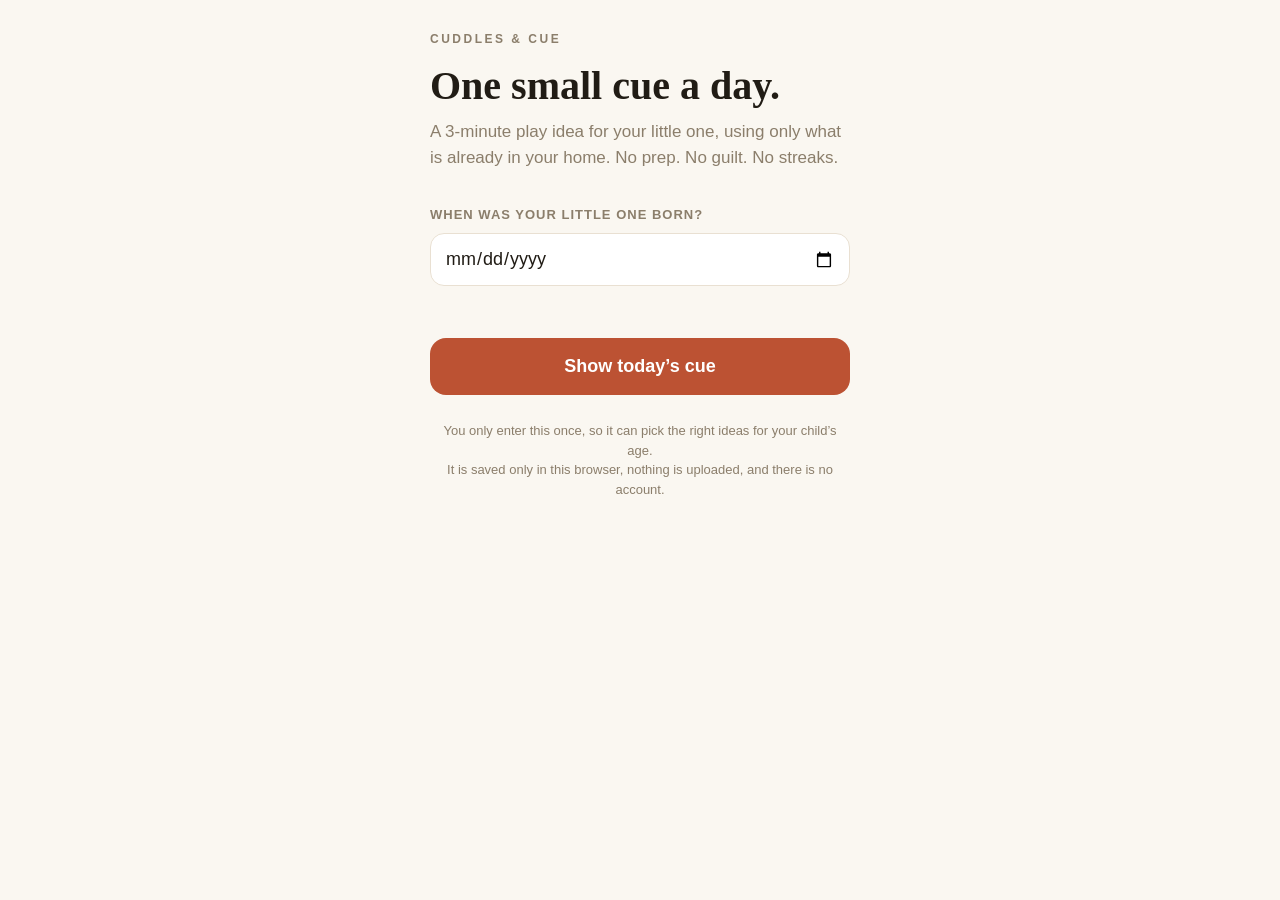
==== cuddles-and-cue/index.html @ 944d35e1 "Add Cuddles & Cue app (static HTML + images)" ====
<!DOCTYPE html>
<html lang="en">
<head>
<meta charset="utf-8">
<meta name="viewport" content="width=device-width, initial-scale=1, viewport-fit=cover">
<meta name="theme-color" content="#FAF7F1">
<title>Cuddles &amp; Cue</title>
<style>
:root{
  --paper:#FAF7F1; --card:#FFFFFF; --ink:#211C15; --muted:#8B7E6B;
  --line:#E9E0D2; --accent:#BC5233; --accent-soft:#F6E8DE; --green:#3E7C4F;
}
*{box-sizing:border-box; -webkit-tap-highlight-color:transparent;}
body{margin:0; background:var(--paper); color:var(--ink);
  font-family:-apple-system,BlinkMacSystemFont,"Segoe UI",Roboto,Helvetica,Arial,sans-serif;
  font-size:17px; line-height:1.55;}
.wrap{max-width:460px; margin:0 auto; padding:30px 20px 70px;}
.wordmark{font-size:12px; letter-spacing:2.5px; text-transform:uppercase; color:var(--muted); font-weight:700;}
.topbar{display:flex; justify-content:space-between; align-items:center; margin-bottom:26px;}
.topbar a{font-size:13px; color:var(--muted); text-decoration:underline; text-underline-offset:3px; cursor:pointer;}
h1.hero{font-family:Georgia,"Times New Roman",serif; font-size:40px; line-height:1.15; margin:14px 0 10px; font-weight:700;}
.sub{color:var(--muted); font-size:17px; margin:0 0 34px;}
label.flabel{display:block; font-size:13px; font-weight:700; letter-spacing:1px; text-transform:uppercase; color:var(--muted); margin-bottom:8px;}
input[type="date"]{width:100%; font-size:18px; padding:14px; border:1.5px solid var(--line); border-radius:14px; background:#fff; color:var(--ink); font-family:inherit;}
.btn{display:block; width:100%; background:var(--accent); color:#fff; border:0; border-radius:16px;
  padding:18px; font-size:18px; font-weight:700; margin-top:22px; cursor:pointer; font-family:inherit;}
.btn:active{transform:scale(.985);}
.btn.done{background:var(--green);}
.priv{margin-top:26px; font-size:13px; color:var(--muted); text-align:center; line-height:1.5;}
.err{color:#A33327; font-size:14px; margin-top:10px; min-height:20px;}
.kicker{font-size:12px; letter-spacing:2px; text-transform:uppercase; color:var(--muted); font-weight:700;}
.catpill{display:inline-block; font-size:11px; font-weight:700; letter-spacing:1.5px; text-transform:uppercase; padding:6px 12px; border-radius:999px; margin-top:10px;}
.magic-head{background:linear-gradient(135deg,#F7D9BE,#F2B49B 55%,#E89B7E);border-radius:18px;padding:20px;margin:-6px -6px 16px;color:#4A2415}
.magic-head .kicker{color:#7A4A2E}
.magic-head h1.title{color:#4A2415}
.chips{display:flex;flex-wrap:wrap;gap:8px;margin:8px 0 4px}
.chip{background:#fff;border:1px solid var(--line);border-radius:999px;padding:8px 14px;font-size:14px;box-shadow:0 2px 6px rgba(33,28,21,.05)}
.fb-q{font-family:Georgia,serif;font-size:22px;margin:20px 0 6px;text-align:center}
.feel-opt{display:flex;align-items:center;gap:14px;background:#fff;border:1.5px solid var(--line);border-radius:16px;padding:14px 16px;margin:10px 0;cursor:pointer}
.feel-opt .e{font-size:28px}
.feel-opt b{display:block;font-size:16px}
.feel-opt span{font-size:13px;color:var(--muted)}
.weekcard{background:linear-gradient(135deg,#2E3A4E,#4A5A7A);color:#fff;border-radius:20px;padding:22px;margin-bottom:16px;box-shadow:0 12px 30px rgba(46,58,78,.25)}
.weekcard .wl{font-size:11px;letter-spacing:2px;text-transform:uppercase;opacity:.7;font-weight:700}
.weekcard h3{font-family:Georgia,serif;font-size:24px;margin:8px 0 10px}
.weekcard .row{display:flex;justify-content:space-between;gap:10px;font-size:14px;padding:6px 0;border-top:1px solid rgba(255,255,255,.15)}
.mrow{display:flex;align-items:center;gap:10px;margin:9px 0;font-size:14px}
.mrow .mn{flex:0 0 110px;color:var(--muted)}
.mbar{flex:1;height:10px;background:var(--line);border-radius:99px;overflow:hidden}
.mbar i{display:block;height:100%;border-radius:99px}
.mrow .mv{flex:0 0 40px;text-align:right;font-weight:700}
.journey{background:var(--accent-soft);border-radius:14px;padding:14px 16px;font-size:14.5px;margin-top:14px}
h1.title{font-family:Georgia,"Times New Roman",serif; font-size:34px; line-height:1.2; margin:10px 0 6px;}
.card{background:var(--card); border:1px solid var(--line); border-radius:20px; padding:22px 20px; margin-top:18px;
  box-shadow:0 10px 30px rgba(33,28,21,.06);}
.why{background:var(--accent-soft); border-radius:14px; padding:14px 16px; margin:0 0 18px;}
.why .lbl, .sec-lbl{font-size:11px; letter-spacing:2px; color:var(--accent); font-weight:700; text-transform:uppercase; margin-bottom:6px;}
.why p{margin:0; font-size:16px;}
.sec{margin:16px 0;}
.sec p{margin:4px 0 0;}
.pill{display:inline-block; background:var(--ink); color:#fff; font-size:12px; font-weight:700; padding:4px 12px; border-radius:999px; letter-spacing:.5px; vertical-align:middle;}
.step{display:flex; gap:12px; margin:12px 0; align-items:flex-start;}
.step .n{flex:0 0 28px; height:28px; border-radius:50%; background:var(--ink); color:#fff; display:flex; align-items:center; justify-content:center; font-size:14px; font-weight:700; margin-top:2px;}
.step p{margin:0;}
.say{font-style:italic; color:var(--muted); font-size:15px; margin-top:16px;}
.safe{font-size:12.5px; color:var(--muted); margin-top:14px; line-height:1.5;}
.src{font-size:12px; color:var(--muted); margin-top:16px;}
.tiny{text-align:center; margin-top:20px; font-size:13px; color:var(--muted);}
.tiny a{color:var(--muted); text-decoration:underline; text-underline-offset:3px; margin:0 10px; cursor:pointer;}
.quiet-note{text-align:center; color:var(--green); font-weight:600; margin-top:14px; font-size:15px;}
h1.scr-title{font-family:Georgia,"Times New Roman",serif; font-size:34px; margin:6px 0 4px;}
.back{font-size:14px; color:var(--muted); cursor:pointer; text-decoration:underline; text-underline-offset:3px;}
.polaroid{background:#fff; padding:16px 16px 14px; border-radius:6px; margin:20px 0;
  box-shadow:0 8px 22px rgba(33,28,21,.10); transform:rotate(-.8deg);}
.polaroid:nth-child(even){transform:rotate(.9deg);}
.polaroid .pt{font-family:Georgia,serif; font-size:20px; margin:0;}
.polaroid .pd{font-family:Georgia,serif; font-style:italic; font-size:13px; color:var(--muted); margin:8px 0 0;}
.polaroid .pc{display:inline-block; font-size:11px; font-weight:700; letter-spacing:1px; text-transform:uppercase; margin-top:8px;}
.stat-sec{margin-top:34px;}
.bar-row{display:flex; align-items:center; gap:10px; margin:10px 0; font-size:14px;}
.bar-row .bl{flex:0 0 132px; color:var(--muted);}
.bar{flex:1; height:8px; background:var(--line); border-radius:99px; overflow:hidden;}
.bar i{display:block; height:100%; border-radius:99px;}
.bar-row .bv{flex:0 0 40px; text-align:right; font-weight:700;}
.econ-cap{font-family:Georgia,serif; font-style:italic; font-size:16px; margin-top:14px; color:var(--ink);}
.empty{color:var(--muted); margin-top:26px; font-size:16px; line-height:1.6;}
.count-line{font-size:15px; color:var(--muted); margin:2px 0 0;}
[hidden]{display:none !important;}

.card{padding:0;overflow:hidden}
.magic-head{margin:0;border-radius:0;padding:22px}
.card-body{padding:20px 22px 22px}
.notebox{margin-top:14px}
.notebox label{display:block;font-size:13px;font-weight:700;color:var(--muted);margin-bottom:6px}
.notebox textarea{width:100%;border:1.5px solid var(--line);border-radius:12px;padding:10px 12px;font:inherit;font-size:14.5px;background:#fff;resize:vertical}
.btn.ghost{background:#fff;color:var(--accent);border:1.5px solid var(--accent);box-shadow:none;margin-top:10px;padding:12px 18px}
.notehint{font-size:12px;color:var(--muted);text-align:center;margin:8px 0 0}
.card-foot{margin-top:18px;border-top:1px solid var(--line);padding-top:12px}
.contact{font-size:13.5px;color:var(--muted);text-align:center;margin:8px 0 0}
.contact a{color:var(--accent);font-weight:700;text-decoration:none}
.drow{display:flex;justify-content:space-between;padding:7px 0;border-top:1px solid var(--line);font-size:14.5px}
.datanote{font-size:13.5px;color:var(--muted);margin:0 0 8px}

#card-feedback{padding:24px 22px}
.fb-title{font-size:23px;font-weight:800;letter-spacing:-.02em;margin-bottom:14px}
.feel-opt.selected{border-color:var(--accent);background:#fff;box-shadow:0 4px 14px rgba(194,81,46,.15)}
.notebox{margin-top:18px}
.note-lbl{font-size:14.5px;font-weight:700;margin-bottom:7px}
.note-lbl span{color:var(--muted);font-weight:500}
.notebox textarea{width:100%;border:1.5px solid var(--line);border-radius:12px;padding:11px 12px;font:inherit;font-size:14.5px;background:#fff;resize:vertical;color:var(--ink)}
.fb-links{display:flex;justify-content:space-between;margin-top:16px;font-size:13.5px}
.fb-links a{color:var(--muted);text-decoration:underline;cursor:pointer}

.contact{position:relative}
.tip{position:absolute;bottom:150%;left:50%;transform:translateX(-50%);background:#2b211c;color:#fff;padding:7px 12px;border-radius:9px;font-size:13px;font-weight:600;white-space:nowrap;box-shadow:0 6px 18px rgba(43,33,28,.25);z-index:5}

.pol-chips{display:flex;gap:5px;justify-content:center;flex-wrap:wrap;margin:2px 0 6px}
.pchip{font-size:14px;background:#fdf3ec;border-radius:999px;padding:2px 7px;line-height:1.5}

.needtext{font-size:15px;font-weight:600;color:var(--ink)}

.visual{margin:0 0 16px;text-align:center}
.visual img{width:100%;max-width:290px;display:block;margin:0 auto;border-radius:14px;border:1px solid var(--line)}
</style>
</head>
<body>
<div class="wrap">

  <section id="screen-onboard">
    <div class="wordmark">Cuddles &amp; Cue</div>
    <h1 class="hero">One small cue a day.</h1>
    <p class="sub">A 3-minute play idea for your little one, using only what is already in your home. No prep. No guilt. No streaks.</p>
    <label class="flabel" for="dob">When was your little one born?</label>
    <input type="date" id="dob" max="">
    <div class="err" id="dob-err"></div>
    <button class="btn" id="dob-go">Show today&rsquo;s cue</button>
    <p class="priv">You only enter this once, so it can pick the right ideas for your child&rsquo;s age.<br>It is saved only in this browser, nothing is uploaded, and there is no account.</p>
  </section>

  <section id="screen-cue" hidden>
    <div class="topbar">
      <span class="wordmark">Cuddles &amp; Cue</span>
      <a id="go-scrap">Scrapbook</a>
    </div>
    <div class="card" id="card-activity">
      <div class="magic-head">
        <div class="kicker" id="cue-kicker">Today</div>
        <div><span class="catpill" id="cue-cat"></span></div>
        <h1 class="title" id="cue-title"></h1>
      </div>
      <div class="card-body">
        <div class="why">
          <div class="lbl">Why this one</div>
          <p id="cue-why"></p>
        </div>
        <figure class="visual" id="cue-visual" hidden><img id="cue-visual-img" alt="What this play looks like when it is set up right"></figure>
        <div class="sec">
          <div class="sec-lbl">You&rsquo;ll need <span class="pill">3 min</span></div>
          <div class="chips" id="cue-chips"></div>
        </div>
        <div class="sec" id="cue-steps"></div>
        <p class="say" id="cue-say"></p>
        <p class="safe" id="cue-safe"></p>
        <button class="btn" id="played-btn">We played &hearts;</button>
        <div class="quiet-note" id="played-note" hidden></div>
        <button class="btn ghost" id="fb-open" hidden>How did it go?</button>
        <div class="card-foot">
          <div class="tiny">
            <a id="another">Something else</a>
            <a id="fix-dob">Wrong birthday?</a>
          </div>
          <p class="contact"><a id="contact-link">Contact us</a><span class="tip" id="contact-tip" hidden></span></p>
        </div>
      </div>
    </div>
    <div class="card" id="card-feedback" hidden>
      <div class="fb-title">How did it go?</div>
      <div id="fb-opts">
        <div class="feel-opt" data-r="hard"><span class="e">😅</span><div><b>Too tricky</b><span>It felt like a struggle, or interest faded fast</span></div></div>
        <div class="feel-opt" data-r="ok"><span class="e">😊</span><div><b>Just right</b><span>Fully absorbed from start to finish</span></div></div>
        <div class="feel-opt" data-r="easy"><span class="e">😎</span><div><b>Too easy</b><span>Finished easily and seemed ready for more</span></div></div>
      </div>
      <div class="notebox">
        <div class="note-lbl">Tell us more <span>(optional)</span></div>
        <textarea id="fb-note" rows="3" placeholder="How was it, really? Or anything about the app."></textarea>
      </div>
      <button class="btn" id="fb-send">Send</button>
      <div class="fb-links">
        <a id="skipped-link">We skipped it today</a>
        <a id="fb-back">Back to today&rsquo;s cue</a>
      </div>
    </div>
  </section>

  <section id="screen-scrap" hidden>
    <a class="back" id="back-today">&lsaquo; Today</a>
    <h1 class="scr-title">Scrapbook</h1>
    <p class="count-line" id="scrap-count"></p>
    <div id="scrap-empty" class="empty" hidden>Nothing here yet. Play today&rsquo;s cue and it lands here as a little polaroid.</div>
    <div id="scrap-list"></div>
    </section>

  <section id="screen-too-old" hidden>
    <div class="wordmark">Cuddles &amp; Cue</div>
    <h1 class="hero">All grown.</h1>
    <p class="sub">Cuddles &amp; Cue covers little ones from 0 to 36 months. Yours has graduated to bigger adventures.</p>
    <div class="tiny"><a id="too-old-reset">Use a different birthday</a></div>
  </section>

</div>
<script>
var ACTIVITIES = [{"id": "0-2-1", "t": "Look at My Face", "c": "CO", "s": 10, "m": "Just you and your baby, face to face", "steps": ["Hold your baby in your arms or lie face to face on a bed, about a hand's length away.", "Smile, open your mouth wide, then relax, and let your baby watch your face change.", "Pause often so your baby can look, blink and respond in their own time."], "say": "“Hello, I see you. Look at my face.”", "sup": "Your face is your baby's first favourite view. Watching it change helps build focus and early vision, and these back and forth exchanges are the earliest form of the responsive interaction that supports communication. One quiet minute here is real connection, and real learning.", "safe": "Stay face to face on a firm, safe surface and never leave your baby alone.", "src": "Source: ASQ-3 Learning Activities, 0–2 months", "b": "0-2"}, {"id": "0-2-2", "t": "Follow With Your Eyes", "c": "PS", "s": 20, "m": "One light scarf", "steps": ["Hold the scarf above your baby where they can see it clearly.", "Move it very slowly to one side, then stop and let their eyes follow it.", "Move it slowly back the other way, only a short distance each time."], "say": "“Watch the scarf. It is moving slowly, slowly.”", "sup": "Following something that moves is one of the first jobs of the visual system. Moving slowly gives your baby practice in tracking with the eyes and holding focus, skills that later support watching faces, reaching accurately, and exploring a room. Those tiny eyes are working hard.", "safe": "Move slowly, keep the scarf loose in your hand, and stop if your baby looks away or fusses.", "src": "Source: ASQ-3 Learning Activities, 0–2 months", "b": "0-2"}, {"id": "0-2-3", "t": "Tummy Time With Parent Beside", "c": "GM", "s": 30, "m": "A folded towel on a firm floor", "steps": ["Lay the folded towel on a firm floor and place your baby tummy-down on it for a short time.", "Lie down beside your baby at face level and talk softly so they lift their head toward you.", "Stop after a minute or two, or sooner if tired, and roll them gently onto their back."], "say": "“Tummy time. I am right here beside you.”", "sup": "These tiny head lifts are your baby's first workout. Lifting against gravity strengthens the neck, shoulders, and arms that later power rolling, reaching, sitting, and crawling. Because you are right there beside your baby, hard work feels safe and even fun.", "safe": "Tummy time is supervised only, on a firm surface, never for sleep, and stop if your baby is distressed.", "src": "Source: ASQ-3 Learning Activities, 0–2 months", "b": "0-2"}, {"id": "0-2-4", "t": "Talk and Sing to Your Baby", "c": "CO", "s": 10, "m": "Just your voice", "steps": ["Hold your baby close where they can see your face.", "Talk slowly about what you are doing, then sing one soft, simple song.", "Pause between lines and smile, giving your baby time to coo or move in reply."], "say": "“I am talking to you. Now let us sing together.”", "sup": "Long before words, your baby is learning the music of language: its rhythm, melody, and pauses. Hearing your voice up close supports listening and early sound awareness, and your pauses give the first taste of how conversation takes turns. To your baby, your voice is the best sound there is.", "safe": "Keep your voice soft and close; this is a cuddle activity, not background noise.", "src": "Source: ASQ-3 Learning Activities, 0–2 months", "b": "0-2"}, {"id": "0-2-5", "t": "Tummy Time on Your Chest", "c": "GM", "s": 20, "m": "You, reclined on a bed or sofa", "steps": ["Recline back comfortably with your back well supported.", "Lay your baby tummy-down on your chest, face to face with you.", "Talk and smile so your baby practises lifting their head to see you."], "say": "“You are on my chest. Lift your head, I am here.”", "sup": "Your chest is the gentlest gym there is. Lifting the head against gravity strengthens the neck and back muscles that later support rolling and sitting, and doing it face to face with you turns effort into closeness. Every tiny lift is a big deal at this age.", "safe": "Hold your baby securely the whole time and stay awake; never sleep with a baby on your chest.", "src": "Source: ASQ-3 Learning Activities, 0–2 months", "b": "0-2"}, {"id": "0-2-6", "t": "Gentle Bicycle Legs", "c": "GM", "s": 15, "m": "A soft mat or bed", "steps": ["Lay your baby on their back on a soft, firm surface.", "Gently move their legs in a slow bicycle motion, one leg at a time.", "Pause often, smile and talk, and stop if your baby resists."], "say": "“Round and round go your legs, gently, gently.”", "sup": "Moving the legs in slow circles gives your baby early body awareness, a growing sense of where the legs are and how they move. That body awareness is part of the base for kicking, rolling, and later crawling. Slow, gentle, and face to face, it is movement and bonding in one.", "safe": "Use very gentle movements only, never force a leg, and stop if your baby cries.", "src": "Source: ASQ-3 Learning Activities, 0–2 months", "b": "0-2"}, {"id": "0-2-7", "t": "Copy the Coos", "c": "CO", "s": 10, "m": "Just the two of you, face to face", "steps": ["Wait for your baby to make a small sound, a coo or a gurgle.", "Copy that exact sound back with a big smile.", "Pause and see if your baby answers again, making a little conversation."], "say": "“You said ‘goo’. I say ‘goo’ too.”", "sup": "This is responsive interaction in its first form: your baby makes a sound, you answer, and your baby learns that sounds get a response. Researchers call this pattern serve and return, and it supports early communication and bonding. You are not just cooing back. You are starting a dialogue.", "safe": "Keep it short and follow your baby's lead; stop when they look away.", "src": "Source: ASQ-3 Learning Activities, 0–2 months", "b": "0-2"}, {"id": "0-2-8", "t": "High Contrast Look", "c": "PS", "s": 30, "m": "A piece of cardboard with thick dark circles drawn on it", "steps": ["Draw two or three big dark circles on the cardboard with a thick pen.", "Hold it a hand's length from your baby's face where they can see it.", "Move it slowly side to side and let their eyes follow the circles."], "say": "“Look at the big circles. They are moving slowly.”", "sup": "Young babies see bold contrast much more clearly than fine detail, so big dark shapes match what the visual system can do right now. Looking and following gives early practice in focus and eye control. A piece of cardboard, and a brand new visual system gets a workout.", "safe": "Use a plain, clean card, hold it yourself, and keep sessions short.", "src": "Source: ASQ-3 Learning Activities, 0–2 months", "b": "0-2"}, {"id": "0-2-9", "t": "Hold My Finger", "c": "FM", "s": 10, "m": "Just your hand", "steps": ["Lay your baby on their back and stroke one open palm gently.", "Let your baby grasp your finger in their fist.", "Smile and talk while they hold on, then gently release."], "say": "“Hold my finger. You have got it.”", "sup": "That strong little grip starts as a reflex, and every hold gives the hand practice in closing, holding, and letting go. Hand awareness now is the first chapter of reaching, grasping toys, and much later, feeding and writing. Small fingers, serious foundations.", "safe": "Be gentle, never pull, and let your baby let go in their own time.", "src": "Source: ASQ-3 Learning Activities, 0–2 months", "b": "0-2"}, {"id": "0-2-10", "t": "Hands Together", "c": "FM", "s": 20, "m": "Just the two of you", "steps": ["Lay your baby on their back facing you.", "Gently guide their hands together in the middle so the fingers touch.", "Let go and watch if the hands stay together or open again, and repeat softly."], "say": "“Your hands are together. Hello, hands.”", "sup": "Bringing the hands together at the middle of the body is called midline play, and it matters more than it looks. It helps the two sides of the body learn to work together, the base for holding with two hands and clapping later on. Watch those fingers find each other.", "safe": "Guide very gently and never force the arms; follow your baby's comfort.", "src": "Source: ASQ-3 Learning Activities, 0–2 months", "b": "0-2"}, {"id": "0-2-11", "t": "Sing and Pause", "c": "CO", "s": 10, "m": "Just your voice", "steps": ["Sing a short rhyme your baby hears often.", "Pause just before the last word of a line and smile at your baby.", "Finish the word and cheer any sound or wriggle your baby makes."], "say": "“Twinkle, twinkle, little… star! You listened.”", "sup": "Babies learn by noticing patterns and expecting what comes next. When you pause before the last word, your baby gets practice in listening, remembering the familiar line, and anticipating. The pause is not empty. It is where your baby's part of the song begins.", "safe": "Keep pauses short and joyful; there is no right response at this age.", "src": "Source: ASQ-3 Learning Activities, 0–2 months", "b": "0-2"}, {"id": "0-2-12", "t": "Peekaboo With Your Hands", "c": "SO", "s": 15, "m": "Just your hands", "steps": ["Cover your own face with your hands for a second.", "Open your hands with a smile and say hello.", "Repeat slowly, watching your baby's face light up or look for you."], "say": "“Where am I? Here I am!”", "sup": "Your face disappearing and returning is pure magic at this age, and it is early social learning too. Each return helps your baby experience that familiar people come back, which builds trust and brings out those first social smiles. Simple, ancient, and it never stops being funny.", "safe": "Cover only your own face, never your baby's, and keep it brief and gentle.", "src": "Source: ASQ-3 Learning Activities, 0–2 months", "b": "0-2"}, {"id": "0-2-13", "t": "Mirror Faces Together", "c": "SO", "s": 20, "m": "An unbreakable mirror, held by you", "steps": ["Hold the mirror so you and your baby can both see your faces.", "Smile, raise your eyebrows and make a surprised face.", "Watch your baby look between the mirror and your real face."], "say": "“Look, that is us! Happy face.”", "sup": "Faces are among the first things a baby learns to pay attention to. Watching expressions, yours in the mirror and yours in real life, supports early social attention and connection. You are giving your baby a first lesson in the most important subject there is: people.", "safe": "Hold the mirror securely yourself and use only an unbreakable one.", "src": "Source: ASQ-3 Learning Activities, 0–2 months", "b": "0-2"}, {"id": "0-2-14", "t": "Soft Scarf Touch", "c": "FM", "s": 20, "m": "One very light scarf", "steps": ["Lay your baby on their back looking at you.", "Brush the scarf very lightly across the back of one hand, then the other.", "Watch the fingers open and close, and talk about what they feel."], "say": "“Soft on your hand. Feel the scarf?”", "sup": "Gentle touch on the back of the hand invites the fingers to open, and open hands are how reaching and grasping begin. Touch also gives the developing sensory system early information about texture and pressure. One soft scarf, a surprising amount of learning.", "safe": "Use a clean, light scarf only, keep it away from the face, and put it away after play.", "src": "Source: ASQ-3 Learning Activities, 0–2 months", "b": "0-2"}, {"id": "0-2-15", "t": "Rock and Hum Together", "c": "SO", "s": 15, "m": "A chair and just the two of you", "steps": ["Sit comfortably holding your baby securely against your chest.", "Rock slowly side to side while humming one soft tune.", "Match the rocking to your baby's mood: slower as they calm."], "say": "“Rock, rock, gently. I am humming for you.”", "sup": "Slow rocking gives gentle input to your baby's balance system while your heartbeat, warmth, and voice stay close. Predictable, soothing rhythms like this help babies settle and feel secure. Calm is not just a mood. It is an experience your baby learns with you.", "safe": "Support the head and neck at all times and rock gently, never shake.", "src": "Source: ASQ-3 Learning Activities, 0–2 months", "b": "0-2"}, {"id": "0-2-16", "t": "Side Lying Look", "c": "GM", "s": 25, "m": "A rolled towel for support", "steps": ["Lay your baby on their side on a firm surface with the rolled towel behind their back.", "Sit where they can see your face and talk softly.", "Stay for a short time, then roll them gently onto their back."], "say": "“You are on your side. Can you see me?”", "sup": "Different positions give the neck and trunk different work. Side lying encourages turning the head both ways and spreads pressure more evenly, supporting balanced movement on both sides of the body. A small change of angle, a whole new workout.", "safe": "Stay right beside your baby in side lying and never leave them in this position alone.", "src": "Source: ASQ-3 Learning Activities, 0–2 months", "b": "0-2"}, {"id": "0-2-17", "t": "Name What You See", "c": "CO", "s": 15, "m": "Your home, held in your arms", "steps": ["Carry your baby slowly around one room, held securely.", "Name big things you pass in a soft voice: the window, the light, the door.", "Pause at each one so your baby can look before you move on."], "say": "“That is the window. Look at the light.”", "sup": "Every time a word arrives at the moment your baby is looking at the thing itself, the brain gets a chance to link a sound with a meaning. That linking is how word understanding quietly begins, months before a first word. Your everyday narration is a first language lesson.", "safe": "Carry securely with head supported and keep the tour short.", "src": "Source: ASQ-3 Learning Activities, 0–2 months", "b": "0-2"}, {"id": "0-2-18", "t": "Gentle Arm Stretches", "c": "GM", "s": 15, "m": "A soft mat or bed", "steps": ["Lay your baby on their back facing you.", "Gently bring their hands together, then open the arms a little way out.", "Repeat slowly like a tiny hug, talking the whole time."], "say": "“Hug yourself. Open wide, gently.”", "sup": "Opening and closing the arms gently builds awareness of the middle of the body and keeps little shoulders moving freely. That midline awareness is part of the base for hands meeting, reaching, and later two handed skills. It looks like a tiny hug because, mostly, it is.", "safe": "Move arms very gently, only as far as they go easily, and stop if your baby resists.", "src": "Source: ASQ-3 Learning Activities, 0–2 months", "b": "0-2"}, {"id": "0-2-19", "t": "Follow My Voice", "c": "PS", "s": 10, "m": "Just your voice", "steps": ["Lay your baby on their back and stand where they can see you.", "Move a step to one side and call their name softly.", "Smile and praise any head turn toward your voice, then try the other side."], "say": "“I am over here. Can you hear me?”", "sup": "Turning toward a voice is one of the first ways your baby explores space. Finding where a sound comes from practises listening and head control together. When that little head turns toward you, hearing, movement, and motivation have just worked as a team.", "safe": "Keep your voice soft and stay where your baby can find you easily.", "src": "Source: ASQ-3 Learning Activities, 0–2 months", "b": "0-2"}, {"id": "0-2-20", "t": "Bath Time Talk", "c": "SO", "s": 30, "m": "A baby bath with shallow warm water", "steps": ["Settle your baby in shallow warm water, supporting head and body throughout.", "Talk and sing while you gently pour water over their tummy with your hand.", "Lift them out after a few minutes and wrap them warmly."], "say": "“Splash, splash, warm water. I am washing your tummy.”", "sup": "Warm water, your hands, your voice: bath time wraps several senses into one calm experience. Gentle multi sensory moments like this support body awareness and closeness, and your running commentary adds early listening to language. An ordinary routine, quietly doing a lot.", "safe": "Never leave a baby alone in water, even for a second, and keep water shallow and warm, not hot.", "src": "Source: ASQ-3 Learning Activities, 0–2 months", "b": "0-2"}, {"id": "0-2-21", "t": "Light and Shadow Watch", "c": "PS", "s": 20, "m": "A curtain and daylight", "steps": ["Lay your baby where they can see light coming through a curtain.", "Move the curtain very slowly so the light pattern changes gently.", "Talk about the light getting brighter and softer as it moves."], "say": "“Look, the light is moving. Bright, then soft.”", "sup": "Slow changes in brightness are gentle work for a developing visual system, interesting without being overwhelming. Watching them gives early practice in noticing and staying with something, the beginnings of attention. Even light through a curtain can be a first classroom.", "safe": "Never shine bright light or a torch directly into your baby's eyes.", "src": "Source: ASQ-3 Learning Activities, 0–2 months", "b": "0-2"}, {"id": "0-2-22", "t": "Open Hands Massage", "c": "FM", "s": 15, "m": "Your clean hands", "steps": ["Lay your baby facing you and take one small hand gently.", "Stroke the palm slowly so the fingers open.", "Smile and name the fingers as they open, then do the other hand."], "say": "“Open, open. Look at your fingers.”", "sup": "A relaxed, open hand is a ready hand. Slow strokes that invite the fingers to unfold support hand awareness and prepare the way for reaching and grasping. They also give your baby the simple, important experience that touch is safe and pleasant.", "safe": "Use gentle strokes only and stop if your baby pulls away.", "src": "Source: ASQ-3 Learning Activities, 0–2 months", "b": "0-2"}, {"id": "0-2-23", "t": "Good Morning Faces", "c": "SO", "s": 10, "m": "Just the two of you", "steps": ["When your baby wakes, lean in close with a big smile.", "Say good morning slowly and wait for their face to respond.", "Copy any small expression they make back to them."], "say": "“Good morning! I am so happy to see you.”", "sup": "Predictable little rituals help babies learn that the world makes sense. The same greeting, the same smile, the same pause gives your baby a pattern to expect and begin to answer. Good morning is not just sweet. It is structure a baby can feel.", "safe": "Do this during a calm wake-up, not when your baby is hungry or upset.", "src": "Source: ASQ-3 Learning Activities, 0–2 months", "b": "0-2"}, {"id": "0-2-24", "t": "Kick the Scarf Above", "c": "GM", "s": 25, "m": "One light scarf, held by you", "steps": ["Lay your baby on their back on a firm surface.", "Hold the scarf just above their feet so a kick can brush it.", "Cheer every kick that touches the scarf, then lower it again."], "say": "“Kick, kick! Your foot touched the scarf.”", "sup": "This is one of the first discoveries a baby can make: I kick, and something happens. Noticing that actions cause results is an early building block of learning, and all that joyful kicking strengthens little legs at the same time. Watch for the moment the connection lands.", "safe": "Hold the scarf yourself the whole time, keep it away from the face, and never tie it to anything above the baby.", "src": "Source: ASQ-3 Learning Activities, 0–2 months", "b": "0-2"}, {"id": "0-2-25", "t": "Listen to the Container", "c": "PS", "s": 55, "m": "A large container with a tight lid, crumpled paper, held by you", "steps": ["Crumple a sheet of paper into a loose ball, put it inside the container, and close the lid tightly. Hold it where your baby can see it.", "Shake it very gently once, then stop and watch your baby listen.", "Shake again softly and let their eyes and head search for the sound."], "say": "“Listen. Shake, shake. Where is that sound?”", "sup": "A soft sound, then silence, then searching: your baby is practising auditory attention, noticing a sound and turning toward where it came from. Listening skills like this support later language learning and awareness of the world. All that, from one gentle shake.", "safe": "The container stays sealed and in your hands only; your baby never holds loose small items.", "src": "Source: ASQ-3 Learning Activities, 0–2 months", "b": "0-2"}, {"id": "2-4-1", "t": "Longer Tummy Time", "c": "GM", "s": 30, "m": "A rolled towel and one soft toy", "steps": ["Place your baby tummy-down with the rolled towel under the chest.", "Put the soft toy just ahead and talk so your baby lifts head and chest to look.", "Stay for a few minutes, building up slowly, then roll them onto their back."], "say": "“Lift your head. Look at your toy.”", "sup": "With the chest supported, your baby can lift higher and stay a little longer, strengthening the neck, back, and arms in the order movement develops. Those muscles support pushing up, rolling, and sitting. A few calm minutes here are building the next stage.", "safe": "Supervised tummy time only, on a firm surface, never for sleep.", "src": "Source: ASQ-3 Learning Activities, 2–4 months", "b": "2-4"}, {"id": "2-4-2", "t": "Roll Toward the Toy", "c": "GM", "s": 30, "m": "One soft toy", "steps": ["Lay your baby on their back and hold the toy to one side where they can see it.", "Encourage them to turn their head and body toward it.", "Cheer any roll to the side, and help gently if they get stuck."], "say": "“Roll this way. The toy is over here.”", "sup": "Rolling begins as a turn toward something worth reaching. Reaching toward a toy rotates the trunk and shifts weight, which are the mechanics that turn a side roll into a full roll. You are not watching a trick. You are watching mobility begin.", "safe": "Stay on a soft floor, guide gently, and never force a roll.", "src": "Source: ASQ-3 Learning Activities, 2–4 months", "b": "2-4"}, {"id": "2-4-3", "t": "Reach for the Scarf", "c": "FM", "s": 20, "m": "One light scarf, held by you", "steps": ["Lay your baby on their back and dangle the scarf just within reach above them.", "Let them swipe and reach for it with one or both hands.", "Lower it so a reach succeeds, and cheer the grab."], "say": "“Reach up. You almost have it.”", "sup": "Reaching is where vision and movement start working together. Your baby judges distance, lifts an arm, and opens the hand, which is early hand eye coordination in action. Every swipe, hit or miss, gives the brain feedback to adjust the next try.", "safe": "Hold the scarf yourself, keep it away from the face, and let go when your baby grabs it.", "src": "Source: ASQ-3 Learning Activities, 2–4 months", "b": "2-4"}, {"id": "2-4-4", "t": "Bat the Hanging Cup", "c": "FM", "s": 30, "m": "One steel cup held by you on a spoon handle, or held in your hand", "steps": ["Hold the cup just above your baby where a swipe can touch it.", "Let them bat it and hear the gentle ting sound.", "Move it a little to each side so they reach both ways."], "say": "“Bat the cup. Ting! You hit it.”", "sup": "Each bat that makes a sound gives instant feedback: my arm did that. That cause and effect experience is an early building block of learning, and reaching both ways builds shoulder strength and coordination on both sides. Delighted flailing is actually target practice.", "safe": "Hold the cup securely yourself and use a light cup only.", "src": "Source: ASQ-3 Learning Activities, 2–4 months", "b": "2-4"}, {"id": "2-4-5", "t": "Babble Back and Forth", "c": "CO", "s": 10, "m": "Just the two of you", "steps": ["Sit face to face with your baby on your lap or lying down.", "Answer every coo and babble by copying it back.", "Pause and wait, letting your baby start the next round."], "say": "“You said ‘ba-ba’. I say ‘ba-ba’ too.”", "sup": "Babbling is speech practice before words. When you copy the sounds and pause, your baby experiences vocalising getting a response, and studies link responsive replies to babies' babbling with later communication growth. It is a real conversation, just in baby.", "safe": "Follow your baby's lead and keep turns short and joyful.", "src": "Source: ASQ-3 Learning Activities, 2–4 months", "b": "2-4"}, {"id": "2-4-6", "t": "Turn to Your Name", "c": "CO", "s": 15, "m": "Just your voice", "steps": ["Sit where your baby can see you and say their name clearly.", "Pause and smile when they turn or look toward you.", "Move a little to the other side and say the name again."], "say": "“I called your name. You turned to me!”", "sup": "Long before responding to a name becomes reliable, babies benefit from hearing their name said warmly and often. It gives practice in noticing one important, familiar sound pattern among all the others. That little turn or look toward you is listening with a purpose.", "safe": "Keep your voice warm and give plenty of time to respond.", "src": "Source: ASQ-3 Learning Activities, 2–4 months", "b": "2-4"}, {"id": "2-4-7", "t": "Supported Sit on Your Lap", "c": "GM", "s": 20, "m": "You, seated on the floor", "steps": ["Sit on the floor and sit your baby on your lap facing out, supporting their body.", "Let them practise holding their head steady while looking around.", "Talk about what they can see from this new view."], "say": "“You are sitting up. Look around.”", "sup": "Sitting with support lets the head and trunk practise steadiness without the full work of balancing alone. Head control supports everything from comfortable feeding to looking around a room. From up here, your baby can finally see the world nearer your level.", "safe": "Support the body the whole time; a young baby cannot sit alone yet.", "src": "Source: ASQ-3 Learning Activities, 2–4 months", "b": "2-4"}, {"id": "2-4-8", "t": "Grasp the Rolled Socks", "c": "FM", "s": 25, "m": "A pair of socks rolled into a soft ball", "steps": ["Roll the socks into a soft ball and hold it near your baby's hand.", "Let them close their fingers around it and hold it briefly.", "Gently take it back and offer it again for another grab."], "say": "“Hold the soft ball. You have got it.”", "sup": "Grasping and holding on builds hand strength and finger control that later support picking up food, holding a spoon, and scribbling. Grab, hold, release, repeat may look simple, but repetition is how early skills become reliable. Every grab counts.", "safe": "Use clean, soft socks only and stay together; check for loose threads.", "src": "Source: ASQ-3 Learning Activities, 2–4 months", "b": "2-4"}, {"id": "2-4-9", "t": "Peekaboo, Where Is Baby", "c": "SO", "s": 20, "m": "One light scarf, in your hands", "steps": ["Hold the scarf up briefly in front of your own face.", "Lower it with a smile and say peekaboo.", "After a few rounds, hold it near your baby's hands and let them pull at it while you hold it."], "say": "“Where am I? Peekaboo, here I am!”", "sup": "Peekaboo is early practice for a big idea: things and people still exist when they are briefly out of sight. The short wait builds anticipation, and your returning face delivers the reward. Joy and early understanding, in the same simple game.", "safe": "Never cover your baby's face with the scarf; keep it on your face or in your hands.", "src": "Source: ASQ-3 Learning Activities, 2–4 months", "b": "2-4"}, {"id": "2-4-10", "t": "Follow the Slow Scarf", "c": "PS", "s": 20, "m": "One light scarf", "steps": ["Sit your baby supported on your lap facing you.", "Move the scarf slowly left, right and in a small arc.", "Watch their eyes and head follow it the whole way."], "say": "“Follow the scarf. Now it goes this way.”", "sup": "Following a slow moving scarf is sometimes called smooth pursuit, and it is how the eyes practise tracking steadily instead of jumping. Steady tracking later supports watching faces, following a rolling ball, and looking along a page. Those calm eye movements are real progress.", "safe": "Move slowly and stop if your baby turns away.", "src": "Source: ASQ-3 Learning Activities, 2–4 months", "b": "2-4"}, {"id": "2-4-11", "t": "Shake and Listen", "c": "PS", "s": 55, "m": "A large container with a tight lid, crumpled paper, held by you", "steps": ["Crumple a sheet of paper into a loose ball, put it inside the container, and close the lid tightly. Shake it gently on one side of your baby.", "Pause and let them turn toward the sound.", "Shake on the other side and praise the turn."], "say": "“Shake, shake. Where is the sound?”", "sup": "Turning toward a sound means the ears and brain have worked out roughly where it came from. Sound localisation is part of the listening foundation for language and for noticing the world. Watch that head turn like a tiny radar locking on.", "safe": "Container stays sealed and in your hands only throughout.", "src": "Source: ASQ-3 Learning Activities, 2–4 months", "b": "2-4"}, {"id": "2-4-12", "t": "Mirror Smile Copy", "c": "SO", "s": 20, "m": "An unbreakable mirror, held by you", "steps": ["Hold the mirror so your baby sees both your faces.", "Smile widely and wait for a smile back.", "Make a gentle surprised face and copy any expression your baby makes."], "say": "“Smile! I see your smile in the mirror.”", "sup": "Imitation is one of the main ways babies learn, and it starts with faces. When your baby studies your smile and answers it, social connection and early copying are practising together. Long before babies copy actions, they copy the people they love.", "safe": "Hold the mirror securely and use an unbreakable one only.", "src": "Source: ASQ-3 Learning Activities, 2–4 months", "b": "2-4"}, {"id": "2-4-13", "t": "Kick and Watch Them Move", "c": "GM", "s": 25, "m": "A few rolled sock balls placed near the feet", "steps": ["Lay your baby on their back with the soft sock balls near their feet.", "Cheer when a kick nudges a ball and it rolls a little.", "Gather the balls back and set them up again."], "say": "“Kick! The ball rolled away.”", "sup": "Kicking something and watching it move teaches a satisfying early lesson: my body can change what happens. Leg strength grows with every kick, and so does the link between doing something and seeing a result. Those sock balls are a first laboratory.", "safe": "Use soft items only and keep the floor clear around your baby.", "src": "Source: ASQ-3 Learning Activities, 2–4 months", "b": "2-4"}, {"id": "2-4-14", "t": "Sing With Slow Actions", "c": "CO", "s": 15, "m": "Just your voice and hands", "steps": ["Sing a simple song and move your hands slowly to match the words, up and down.", "Watch your baby follow your hands with their eyes.", "Slow down near the end and finish with a cuddle."], "say": "“Up go my hands, down they come.”", "sup": "Pairing a word with a matching movement gives your baby two ways to connect with one idea, which is why action songs are such good teachers. Sound, gesture, and meaning arriving together support early language learning. Slow is good. Slow is how it lands.", "safe": "Keep movements slow and close where your baby can see them.", "src": "Source: ASQ-3 Learning Activities, 2–4 months", "b": "2-4"}, {"id": "2-4-15", "t": "Hands to the Middle", "c": "FM", "s": 15, "m": "Just the two of you", "steps": ["Lay your baby facing you and gently bring their hands together.", "Let the fingers touch and explore each other.", "Smile and name what is happening as the hands meet."], "say": "“Your hands found each other.”", "sup": "When the hands meet in the middle, the two sides of the body practise working as one team. Midline play leads toward holding with two hands, passing objects from hand to hand, and clapping. Those wandering fingers are finding their partner.", "safe": "Guide gently and let your baby pull away whenever they want.", "src": "Source: ASQ-3 Learning Activities, 2–4 months", "b": "2-4"}, {"id": "2-4-16", "t": "Look for the Hidden Face", "c": "PS", "s": 15, "m": "Just your hands", "steps": ["Cover your face with your hands and call your baby's name softly.", "Wait a moment, listening for a sound or movement in reply.", "Open your hands with a big smile when they respond."], "say": "“I am hiding. Call me… here I am!”", "sup": "Behind your hands, your baby is doing something new: expecting you. Holding your face in mind while it is hidden is an early form of memory and anticipation. The giggle at the reveal is the sound of an expectation being happily met.", "safe": "Cover only your own face and keep the game calm and brief.", "src": "Source: ASQ-3 Learning Activities, 2–4 months", "b": "2-4"}, {"id": "2-4-17", "t": "Cuddle Book Pictures", "c": "SO", "s": 25, "m": "One picture book with big simple pictures", "steps": ["Cuddle your baby on your lap and open the book to a big picture.", "Name the picture simply and point to it slowly.", "Turn the thick page together, helping with your hand over theirs."], "say": "“Look, a big ball. This page has a dog.”", "sup": "Sharing one picture with you is shared attention: two people focused on the same thing. Research links shared attention with early word learning, because words heard while looking together connect more easily to what they name. A cuddle and a picture book are quietly powerful.", "safe": "You turn and hold the book; choose a sturdy book with no loose parts.", "src": "Source: ASQ-3 Learning Activities, 2–4 months", "b": "2-4"}, {"id": "2-4-18", "t": "Name the Body as You Dress", "c": "CO", "s": 15, "m": "Your baby's everyday clothes", "steps": ["As you dress your baby, name each body part you touch: hand, foot, tummy.", "Pause and smile at each name, keeping your voice slow and clear.", "Repeat the same names the same way each day so they become familiar."], "say": "“Here is your hand. Here is your foot.”", "sup": "Words connect best when they arrive during real life, attached to touch. Naming the hand while you hold it links a word, a body part, and a sensation at once, supporting both vocabulary and body awareness. Dressing time is a language lesson in plain sight.", "safe": "Keep dressing gentle and unhurried; this is talk during care, not a test.", "src": "Source: ASQ-3 Learning Activities, 2–4 months", "b": "2-4"}, {"id": "2-4-19", "t": "Bounce Gently on Your Lap", "c": "GM", "s": 20, "m": "You, seated firmly", "steps": ["Sit firmly and hold your baby facing you, supporting head and body.", "Bounce your knees very gently in a slow rhythm while you sing.", "Slow down and stop if your baby seems unsettled."], "say": "“Bounce, bounce, gently. Up and down.”", "sup": "Gentle bouncing gives your baby's balance system, based in the inner ear, safe practice in sensing movement. Early experiences of rhythm and motion support the balance reactions that later help with sitting and crawling. All that, disguised as a song and a giggle.", "safe": "Support head and body fully, bounce very gently, and never shake a baby.", "src": "Source: ASQ-3 Learning Activities, 2–4 months", "b": "2-4"}, {"id": "2-4-20", "t": "Pat the Mat Together", "c": "FM", "s": 20, "m": "A mat or bed", "steps": ["Lay your baby on their back or in tummy time beside the mat.", "Pat the mat with your open hand and make a soft sound.", "Watch for your baby's own hand patting or pressing the surface."], "say": "“Pat, pat. My hand pats the mat.”", "sup": "Pressing an open palm into a surface builds early hand strength and gives feedback about where the hand is and how hard it is pressing. Watching you pat and trying it too is also early imitation. A flat little hand, learning its power.", "safe": "Keep surfaces clean and stay face to face with your baby.", "src": "Source: ASQ-3 Learning Activities, 2–4 months", "b": "2-4"}, {"id": "2-4-21", "t": "Find the Sound Toy", "c": "PS", "s": 30, "m": "One soft toy that you tap gently to make a sound, or a sealed container", "steps": ["Make a gentle sound with the toy on one side, out of sight.", "Let your baby turn their head and body toward the sound.", "Show the toy with a cheer when they find the direction."], "say": "“Where did that sound come from? Over here!”", "sup": "Searching for a sound brings listening, memory, and movement together. Your baby hears it, keeps the direction in mind, and turns to find it, which is early problem solving across the senses. Every successful find makes the next search braver.", "safe": "Keep sounds soft and close; never startle your baby with a loud noise.", "src": "Source: ASQ-3 Learning Activities, 2–4 months", "b": "2-4"}, {"id": "2-4-22", "t": "Family Photo Hello", "c": "SO", "s": 20, "m": "Family photos on your phone", "steps": ["Hold your baby and show one clear family photo at a time.", "Name the person slowly and point to the face.", "Watch your baby look at the face, and repeat with the next photo."], "say": "“That is Grandma. Hello, Grandma.”", "sup": "Recognising familiar faces is early memory and social learning working together. Hearing the name at the same moment links a person, a face, and a word, which is how both relationships and vocabulary grow. Your baby's favourite people, in picture form.", "safe": "Sit together for a short shared look and keep the phone in your hands.", "src": "Source: ASQ-3 Learning Activities, 2–4 months", "b": "2-4"}, {"id": "2-4-23", "t": "Reach in Tummy Time", "c": "GM", "s": 30, "m": "One soft toy and a rolled towel", "steps": ["Set up tummy time with the towel under the chest for support.", "Place the soft toy just at arm's reach in front.", "Cheer any lean, swipe or reach toward the toy."], "say": "“Reach for it. It is just there.”", "sup": "Reaching from the tummy is harder than it looks: one arm lifts while the body shifts weight onto the other side. That weight shifting is part of what rolling and crawling are built from. Every lean toward the toy is the next movement being rehearsed.", "safe": "Supervised tummy time only; stop when your baby is tired.", "src": "Source: ASQ-3 Learning Activities, 2–4 months", "b": "2-4"}, {"id": "2-4-24", "t": "Two Hands Hold", "c": "FM", "s": 25, "m": "One large, light container lid", "steps": ["Place the large lid between your baby's two hands while they lie or sit supported.", "Let them hold it with both hands for a few moments.", "Take it gently and offer it again so both hands come together."], "say": "“Hold it with two hands. Well done.”", "sup": "Holding one object with two hands is bilateral coordination, making both sides work together on a single job. It leads toward holding a cup with two hands and steadying things while the other hand works. One lid, both hands, real teamwork.", "safe": "Use a large, smooth lid only — too big to mouth — and stay together.", "src": "Source: ASQ-3 Learning Activities, 2–4 months", "b": "2-4"}, {"id": "2-4-25", "t": "Goodnight Song Routine", "c": "SO", "s": 10, "m": "Just your voice", "steps": ["At bedtime, hold your baby close in a dim room.", "Sing the same short song the same way each night.", "Finish with the same goodnight words and a cuddle."], "say": "“Goodnight, sleep well. I love you.”", "sup": "The same song, the same words, the same order each night gives your baby a predictable pattern to relax into. Predictability helps babies settle because there are fewer surprises to stay alert for. This tiny ritual is doing emotional and practical work at once.", "safe": "Keep it calm and brief, and always place your baby on their back for sleep.", "src": "Source: ASQ-3 Learning Activities, 2–4 months", "b": "2-4"}, {"id": "4-8-1", "t": "Roll Both Ways", "c": "GM", "s": 30, "m": "A mat and one soft toy", "steps": ["Lay your baby on the mat and hold the toy to one side to start a roll.", "Let them roll toward it in their own time, helping only a little at the hip if needed.", "Set the toy on the other side and roll back the other way."], "say": "“Roll over. You did it!”", "sup": "Rolling is your baby's first way of travelling. It asks the trunk to rotate, the weight to shift, and the arms and legs to coordinate, some of the same ingredients crawling will use. Each roll is also a small victory of independence: I wanted it, and I got there.", "safe": "Play on a soft floor and keep the area clear of hard objects.", "src": "Source: ASQ-3 Learning Activities, 4–8 months", "b": "4-8"}, {"id": "4-8-2", "t": "Tummy Reach and Pivot", "c": "GM", "s": 30, "m": "Two soft toys", "steps": ["Set up tummy time and place one toy just out of reach to the left.", "Let your baby pivot and reach toward it.", "Move the toy slowly around so the pivoting continues both ways."], "say": "“Turn this way. Reach for your toy.”", "sup": "Pivoting in a circle on the tummy builds shoulder and arm strength while the body practises shifting weight from side to side. That combination helps prepare for crawling movements. Your baby is not just turning. Your baby is rehearsing how to get somewhere.", "safe": "Supervised tummy time only; end it when your baby tires.", "src": "Source: ASQ-3 Learning Activities, 4–8 months", "b": "4-8"}, {"id": "4-8-3", "t": "Tripod Sit Practice", "c": "GM", "s": 30, "m": "Cushions behind your baby", "steps": ["Sit your baby on the floor with cushions behind and hands down in front for support.", "Place a toy between the feet so they look down and balance.", "Stay right in front, ready to steady them, for short practice rounds."], "say": "“Sit tall. Your hands help you.”", "sup": "Sitting with hands down for support is often called tripod sitting, a common step toward sitting independently. It practises trunk strength and balance while the hands act as backup. Every wobble gives the balance system information to adjust to, and adjusting is the learning.", "safe": "Stay within arm's reach; sitting practice is on the floor with soft support behind.", "src": "Source: ASQ-3 Learning Activities, 4–8 months", "b": "4-8"}, {"id": "4-8-4", "t": "Bang Two Cups", "c": "FM", "s": 30, "m": "Two steel cups", "steps": ["Give your baby one cup and keep one yourself.", "Bang your cup gently on the floor and show how to bring the cups together.", "Let your baby bang, lift and bring the cups together in their own way."], "say": "“Bang, bang. Cups together!”", "sup": "Holding one object in each hand and bringing them together at the middle is a real coordination step. Add the bang, and your baby gets instant sound feedback for the effort. Two hands, one plan, and a very satisfying noise.", "safe": "Use light, smooth cups and play on the floor together.", "src": "Source: ASQ-3 Learning Activities, 4–8 months", "b": "4-8"}, {"id": "4-8-5", "t": "Reach and Grasp the Lid", "c": "FM", "s": 30, "m": "Two large container lids", "steps": ["Scatter the large lids on the floor in front of your sitting baby.", "Let them reach, grasp and lift one lid at a time.", "Offer a lid to each hand and watch them hold both."], "say": "“Pick it up. One in each hand.”", "sup": "Reaching while sitting is harder than reaching while lying down, because balance has to work at the same time. Grasping the lids practises hand control, and doing both together is how movement skills start to combine. That serious face is concentration you can see.", "safe": "Use large smooth lids only, too big to be a choking risk, and stay close.", "src": "Source: ASQ-3 Learning Activities, 4–8 months", "b": "4-8"}, {"id": "4-8-6", "t": "Babble Chains", "c": "CO", "s": 10, "m": "Just the two of you", "steps": ["Sit face to face and wait for your baby to babble a string of sounds.", "Copy the whole string back with a smile.", "Pause so your baby can add another chain of sounds."], "say": "“Ba-ba-da-da. Now you again.”", "sup": "Babbling is speech practice before words. Copying a whole string of your baby's sounds and then pausing creates a vocal back and forth, and responsive replies like this support early communication. It is a conversation, just without words yet.", "safe": "Follow your baby's lead and keep it playful, not corrective.", "src": "Source: ASQ-3 Learning Activities, 4–8 months", "b": "4-8"}, {"id": "4-8-7", "t": "Turn When Called", "c": "CO", "s": 15, "m": "Just your voice", "steps": ["While your baby plays, say their name clearly from beside them.", "Cheer any turn, look or smile in response.", "Try from the other side and from a step further away."], "say": "“I called you. You turned around!”", "sup": "Responding to their own name is an early sign that sound patterns are becoming meaningful. Your baby has to pick out one important, familiar word from everything else being heard. Every turn toward you is listening turning into understanding.", "safe": "Call warmly and give time; never startle with a loud call.", "src": "Source: ASQ-3 Learning Activities, 4–8 months", "b": "4-8"}, {"id": "4-8-8", "t": "Peekaboo Toy Under Scarf", "c": "PS", "s": 25, "m": "One soft toy and one light scarf", "steps": ["Let your baby watch you cover the soft toy with the scarf.", "Ask where it went and wait for a reach or a look.", "Pull the scarf off together, or let your baby grab the scarf to reveal it."], "say": "“Where is it? There it is!”", "sup": "This is object permanence in action: understanding that a thing still exists when it is covered. Your baby has to remember the toy and act on that memory by reaching or grabbing the scarf. A small game built around one of the big ideas of the first year.", "safe": "Keep the scarf in your hands or over the toy only, never over your baby's face.", "src": "Source: ASQ-3 Learning Activities, 4–8 months", "b": "4-8"}, {"id": "4-8-9", "t": "Drop and Look", "c": "PS", "s": 25, "m": "One soft toy and a low chair or sofa edge, with you seated on the floor", "steps": ["Sit your baby beside you and drop the soft toy off the edge in full view.", "Let them lean and look down to find where it landed.", "Pick it up together and repeat the drop."], "say": "“It fell down. Where did it go? Down there!”", "sup": "Dropping something and looking for where it landed practises visual tracking and the growing understanding that objects still exist when they move out of sight. Your baby is also learning that actions have results worth investigating. Gravity, taught by a soft toy.", "safe": "Hold your baby securely; all looking happens while seated safely with you.", "src": "Source: ASQ-3 Learning Activities, 4–8 months", "b": "4-8"}, {"id": "4-8-10", "t": "Splash Watch in a Bowl", "c": "PS", "s": 45, "m": "A wide bowl with a little water, a towel underneath", "steps": ["Sit your baby beside you at the bowl, held securely.", "Pat the water yourself so it ripples and splashes a little.", "Let your baby pat the surface with an open hand while you support them."], "say": "“Pat the water. Splash, splash.”", "sup": "Patting water gives immediate feedback across several senses at once: a movement, a splash, a sound, a cool feeling. Experiences like this help babies connect their own actions with results. It is simple, and it is exactly what early experimentation looks like.", "safe": "Stay right there holding your baby; shallow water only, emptied straight after, never leave a baby alone with water.", "src": "Source: ASQ-3 Learning Activities, 4–8 months", "b": "4-8"}, {"id": "4-8-11", "t": "Copy My Clap", "c": "SO", "s": 15, "m": "Just your hands", "steps": ["Sit facing your baby and clap twice, slowly.", "Wait and smile, giving time for any hand movement in reply.", "Copy whatever they do, then clap again in a simple pattern."], "say": "“Clap, clap. Your turn to clap.”", "sup": "Clapping brings the hands together at the middle of the body, and copying you adds social learning on top. Imitation is one of the main ways babies learn new actions. When your baby answers your clap, movement, copying, and connection have all shown up at once.", "safe": "Keep patterns very simple and cheer every attempt.", "src": "Source: ASQ-3 Learning Activities, 4–8 months", "b": "4-8"}, {"id": "4-8-12", "t": "Bounce to Standing on Lap", "c": "GM", "s": 20, "m": "You, seated firmly", "steps": ["Hold your baby under the arms facing you while seated.", "Let them push down with their feet and bounce a little on your lap.", "Support all their weight; the bouncing is gentle and brief."], "say": "“Bounce, bounce. Your legs are strong.”", "sup": "Pushing down through the feet gives the legs early weight bearing practice and strengthens muscles that later support standing and walking. With you holding your baby securely, it is strength practice disguised as bouncing joy.", "safe": "Support your baby fully, keep bounces gentle, and never shake.", "src": "Source: ASQ-3 Learning Activities, 4–8 months", "b": "4-8"}, {"id": "4-8-13", "t": "Transfer Hand to Hand", "c": "FM", "s": 25, "m": "One soft toy", "steps": ["Offer the soft toy so your baby takes it in one hand.", "Hold out your hand and encourage them to pass it across to the other hand.", "Cheer when the toy moves from hand to hand."], "say": "“Pass it over. From this hand to that hand.”", "sup": "Passing an object from one hand to the other means both hands, and both sides of the body, have to coordinate at the middle. Transfers like this lead toward holding with one hand while the other hand works. A small pass, a big system working.", "safe": "Use one soft, light toy and play seated together.", "src": "Source: ASQ-3 Learning Activities, 4–8 months", "b": "4-8"}, {"id": "4-8-14", "t": "Find the Hidden Sound", "c": "PS", "s": 55, "m": "A container with a tight lid, crumpled paper, held by you", "steps": ["Crumple a sheet of paper into a loose ball, put it inside the container, and close the lid tightly. Shake it where your baby can see it.", "Hide it behind your back while shaking gently, then stop.", "Bring it out with a cheer when your baby looks for the sound."], "say": "“Where is the shake sound? Behind me!”", "sup": "Hunting for a hidden sound asks listening, memory, and looking to work together: hear it, keep roughly where it was in mind, then search. That is early problem solving across the senses. The proud look when the sound is found is well deserved.", "safe": "Container stays sealed and in your control the whole time.", "src": "Source: ASQ-3 Learning Activities, 4–8 months", "b": "4-8"}, {"id": "4-8-15", "t": "Sing and Stop Game", "c": "CO", "s": 15, "m": "Just your voice", "steps": ["Sing a favourite song while swaying with your baby or patting a rhythm.", "Stop suddenly and freeze with a surprised face.", "Laugh together, then start the song again."], "say": "“Sing, sing… stop! Again?”", "sup": "The sudden stop is the teaching moment. Your baby has followed the song's pattern closely enough to notice when it breaks, and noticing is memory and anticipation at work. The laugh is surprise, and surprise means an expectation just got tested.", "safe": "Keep stops short and silly so it stays a game.", "src": "Source: ASQ-3 Learning Activities, 4–8 months", "b": "4-8"}, {"id": "4-8-16", "t": "Supported Stand at the Sofa", "c": "GM", "s": 35, "m": "A sofa and cushions on the floor", "steps": ["Place cushions on the floor and stand your baby holding the sofa edge, with you behind.", "Let them hold on and look around for a short time.", "Sit them down gently when their legs tire."], "say": "“Hold the sofa. You are standing.”", "sup": "Standing while holding on gives the legs and trunk supported practice in bearing weight and balancing, part of the path toward cruising and walking. It also changes the view completely. Standing up is physical work and a brand new perspective on the room.", "safe": "Stay directly behind with hands ready; keep standing sessions short.", "src": "Source: ASQ-3 Learning Activities, 4–8 months", "b": "4-8"}, {"id": "4-8-17", "t": "Pat-a-Cake Hands", "c": "SO", "s": 15, "m": "Just your hands", "steps": ["Hold your baby's hands gently and pat them together in rhythm.", "Sing a short patting rhyme as you pat.", "Let go and see if your baby brings the hands together alone."], "say": "“Pat, pat, pat. Hands together.”", "sup": "Pat-a-cake combines midline hand play, rhythm, and copying a familiar routine with you. Songs with predictable patterns give babies something they can begin to join in with, which is early participation. A nursery classic, practising several things at once.", "safe": "Guide hands gently and stop if your baby pulls away.", "src": "Source: ASQ-3 Learning Activities, 4–8 months", "b": "4-8"}, {"id": "4-8-18", "t": "Squeeze the Scarf Ball", "c": "FM", "s": 25, "m": "A scarf loosely bundled into a soft ball shape, held together by you", "steps": ["Bundle the scarf loosely and hold it while your baby squeezes and grabs it.", "Let them pull a corner and watch the bundle change shape.", "Reshape it together and squeeze again."], "say": "“Squeeze it. It is soft.”", "sup": "Squeezing and pulling a soft bundle builds hand strength and gives the fingers touch information about texture and give. Strong, sensitive hands are what later grasping, holding, and exploring depend on. All from a scarf pretending to be a ball.", "safe": "Keep hold of the bundle, use a clean scarf, and put it away after play.", "src": "Source: ASQ-3 Learning Activities, 4–8 months", "b": "4-8"}, {"id": "4-8-19", "t": "Mirror Where Is Baby", "c": "PS", "s": 20, "m": "An unbreakable mirror, held by you", "steps": ["Hold the mirror so your baby sees their own face.", "Move it slowly away and watch them look for their reflection.", "Bring it back and name what they see: eyes, nose, smile."], "say": "“Where is the baby? There you are!”", "sup": "Babies are drawn to faces, including the one in the mirror, long before they know that face is their own. Looking back and forth practises visual attention and social interest, and naming eyes, nose, and smile adds early words to a favourite view.", "safe": "Hold the mirror securely yourself; unbreakable mirrors only.", "src": "Source: ASQ-3 Learning Activities, 4–8 months", "b": "4-8"}, {"id": "4-8-20", "t": "Talk Through the Day", "c": "CO", "s": 15, "m": "Your everyday routine", "steps": ["As you move through a routine, narrate simply: what you are doing and what comes next.", "Pause at key moments and look at your baby, waiting for a sound or smile.", "Repeat the same simple phrases at the same times each day."], "say": "“Now we wash hands. Wash, wash. All done.”", "sup": "Narrating routines gives your baby a steady stream of words attached to real actions and objects, which supports early word understanding. Repeating the same simple phrases at the same moments makes them easier to recognise. Your running commentary is a language rich environment, made by you.", "safe": "Keep narration slow and simple; two or three key phrases are enough.", "src": "Source: ASQ-3 Learning Activities, 4–8 months", "b": "4-8"}, {"id": "4-8-21", "t": "Empty the Basket of Socks", "c": "FM", "s": 40, "m": "A container with three pairs of rolled socks", "steps": ["Fill the container with rolled socks and set it in front of your sitting baby.", "Let them reach in, pull socks out one by one and drop them beside them.", "Gather the socks together and refill for another round."], "say": "“Pull one out. And another one.”", "sup": "Reaching in, grasping, and pulling out is a full hand workout in one game, and emptying everything is deeply satisfying because your baby caused it. It is also early experience with in and out, ideas that stay useful in play for a long time. Refill and repeat is the design, not a flaw.", "safe": "Use clean socks only and stay seated together.", "src": "Source: ASQ-3 Learning Activities, 4–8 months", "b": "4-8"}, {"id": "4-8-22", "t": "Lap Peekaboo", "c": "SO", "s": 15, "m": "Just the two of you", "steps": ["Sit your baby on your lap facing you and duck your head to one side.", "Pop back into view with a smile.", "Swap sides and let your baby anticipate where you will appear."], "say": "“I went this way. Here I am again!”", "sup": "Peekaboo from your lap adds prediction to the fun: your baby begins anticipating which side you will appear from. Expecting, waiting, and sometimes being right are early thinking skills wrapped in laughter. The game is simple. What it practises is not.", "safe": "Keep movements gentle and close; stop if your baby seems unsure.", "src": "Source: ASQ-3 Learning Activities, 4–8 months", "b": "4-8"}, {"id": "4-8-23", "t": "Roll to Get It", "c": "GM", "s": 30, "m": "One ball made of rolled socks", "steps": ["Sit on the floor and roll the soft ball a short way from your baby.", "Encourage them to roll, pivot or shuffle toward it.", "Cheer the arrival and roll it a short way again."], "say": "“The ball rolled away. Go and get it!”", "sup": "Moving toward something wanted is how mobility grows, because motivation does the coaching. Rolling, pivoting, or shuffling toward the ball practises movement patterns that lead toward crawling. Wanting, trying, arriving: that little journey is the story of learning to move.", "safe": "Play on a soft clear floor and keep distances short.", "src": "Source: ASQ-3 Learning Activities, 4–8 months", "b": "4-8"}, {"id": "4-8-24", "t": "Name the Animal Sounds", "c": "CO", "s": 20, "m": "Just your voice", "steps": ["Make a gentle animal sound, like a soft cow or cat sound.", "Smile and name the animal: that was a cat.", "Repeat two or three sounds, pausing for your baby's reaction each time."], "say": "“Meow, says the cat. Woof, says the dog.”", "sup": "Different animal sounds give your baby practice in hearing how sounds differ from each other, an early listening skill that language builds on. Making a sound back, even approximately, is vocal practice too. Silly noises, serious listening work.", "safe": "Keep sounds gentle and playful; a few animals are plenty.", "src": "Source: ASQ-3 Learning Activities, 4–8 months", "b": "4-8"}, {"id": "4-8-25", "t": "Held Dance Facing Out", "c": "SO", "s": 20, "m": "Music on your phone", "steps": ["Hold your baby securely facing out, one arm around their body.", "Sway and step slowly in time with the music.", "Turn slowly so they see the room from this moving view."], "say": "“We are dancing. Sway, sway.”", "sup": "Swaying together gives your baby's balance system gentle movement input while the music adds rhythm and pattern. Moving in time with you is also social: two people sharing one rhythm. A slow dance is doing more than melting hearts.", "safe": "Hold securely with head and body supported; keep steps slow and small.", "src": "Source: ASQ-3 Learning Activities, 4–8 months", "b": "4-8"}, {"id": "8-12-1", "t": "Crawl to Me", "c": "GM", "s": 20, "m": "A clear floor path", "steps": ["Sit a short distance from your baby on the floor and open your arms.", "Call them and pat your knees to invite crawling.", "Cheer the whole way and gather them up for a cuddle at the end."], "say": "“Crawl to me. You are coming!”", "sup": "Crawling is hard work, and you are the prize at the end of it: crawling toward a person gives your baby a reason to keep going. It strengthens the arms, legs, and trunk while both sides of the body learn to work together. The cuddle at the end is what the whole journey runs on.", "safe": "Clear the path of small objects and stay on the floor together.", "src": "Source: ASQ-3 Learning Activities, 8–12 months", "b": "8-12"}, {"id": "8-12-2", "t": "Crawl Over the Cushion", "c": "GM", "s": 35, "m": "One flat cushion", "steps": ["Place the flat cushion across your baby's crawling path.", "Let them climb and crawl over it in their own time.", "Stay beside the cushion with a hand ready."], "say": "“Over the cushion you go.”", "sup": "A cushion in the path turns crawling into problem solving: the body has to climb, adjust balance, and keep going. Adapting on the move is how movement becomes flexible, not just strong. Your baby is learning to handle a world that is not flat.", "safe": "Keep the cushion flat and low, on a non-slip floor, and stay beside it.", "src": "Source: ASQ-3 Learning Activities, 8–12 months", "b": "8-12"}, {"id": "8-12-3", "t": "Pull Up at the Sofa", "c": "GM", "s": 30, "m": "A sofa and cushions", "steps": ["Kneel beside the sofa and let your baby pull up holding its edge.", "Stay right behind with hands ready while they stand briefly.", "Help them sit back down gently."], "say": "“Pull up. You are standing tall.”", "sup": "Pulling up to stand asks the arms, legs, and trunk to work together against gravity, an important step on the path toward walking. It also changes the view completely, which is motivation all by itself. Standing up is physical work and a brand new perspective.", "safe": "Stay directly behind, hands ready; keep sessions short.", "src": "Source: ASQ-3 Learning Activities, 8–12 months", "b": "8-12"}, {"id": "8-12-4", "t": "Cruise Along the Sofa", "c": "GM", "s": 30, "m": "A sofa with a soft toy at one end", "steps": ["Place the toy at the far end of the sofa while your baby holds the edge.", "Encourage side steps toward the toy, staying behind them.", "Cheer the arrival and move the toy back for another cruise."], "say": "“Side steps. The toy is waiting.”", "sup": "Cruising sideways while holding on practises shifting weight from leg to leg with support, the same balance control walking will later need without a handhold. Each sideways step is walking being rehearsed in a steadier format.", "safe": "Stay behind with hands ready and keep the floor beside the sofa soft.", "src": "Source: ASQ-3 Learning Activities, 8–12 months", "b": "8-12"}, {"id": "8-12-5", "t": "Push the Container Along", "c": "GM", "s": 40, "m": "A large, sturdy container", "steps": ["Set the container in front of your standing or crawling baby.", "Let them push it slowly along the floor while you guide its path.", "Turn it around together at the wall and push it back."], "say": "“Push it along. Push, push.”", "sup": "Pushing something that moves gives supported practice in stepping, steering, and stopping, the moving parts of early walking. Your baby is also learning that effort moves objects, a satisfying piece of cause and effect. Slow laps, serious rehearsal.", "safe": "Use a sturdy container that will not tip, and clear the path first.", "src": "Source: ASQ-3 Learning Activities, 8–12 months", "b": "8-12"}, {"id": "8-12-6", "t": "Wave Bye-Bye Together", "c": "CO", "s": 15, "m": "Just your hands", "steps": ["Wave your hand slowly and say bye-bye with a smile.", "Take your baby's hand gently and wave it with yours.", "Repeat at every real goodbye so the gesture links to leaving."], "say": "“Bye-bye! Wave bye-bye.”", "sup": "Gestures are real communication, and waving bye bye is one of the first social gestures babies commonly learn. Linking the wave to actual goodbyes helps your baby connect a movement with a meaning. Long before many words arrive, a wave already says something.", "safe": "Keep it light and tied to real moments; never force the hand.", "src": "Source: ASQ-3 Learning Activities, 8–12 months", "b": "8-12"}, {"id": "8-12-7", "t": "Point to What You Want", "c": "CO", "s": 20, "m": "Two soft toys", "steps": ["Hold up two toys, one in each hand, a little apart.", "Ask your baby to show you which one they want.", "Give the toy they look at, reach for or point to, and name it."], "say": "“Which one do you want? This one!”", "sup": "Choosing between two things and showing you the choice, by looking, reaching, or pointing, is early communication with intent. Pointing becomes an important way for babies to share wants and interests before words can do the job. Every choice you honour teaches that communicating works.", "safe": "Offer only two choices so the choosing stays easy.", "src": "Source: ASQ-3 Learning Activities, 8–12 months", "b": "8-12"}, {"id": "8-12-8", "t": "Babble Conversation", "c": "CO", "s": 10, "m": "Just the two of you", "steps": ["Sit face to face and answer your baby's babble with babble of your own.", "Leave pauses so your baby can take the next turn.", "Copy any new sound they try and celebrate it."], "say": "“Da-da-da. Tell me more.”", "sup": "Longer babble exchanges practise the rhythm of conversation: one person vocalises, the other answers, then swap. Copying your baby's sounds and adding your own keeps the turns going and offers new sounds to try. This is the shape of every future chat, in babble form.", "safe": "Follow your baby's sounds; there are no wrong answers.", "src": "Source: ASQ-3 Learning Activities, 8–12 months", "b": "8-12"}, {"id": "8-12-9", "t": "Put the Socks In", "c": "FM", "s": 40, "m": "A container and three rolled sock balls", "steps": ["Set the container in front of your baby with the sock balls beside it.", "Show one sock dropped in, then let your baby do the dropping.", "Tip the container out together and start again."], "say": "“Put it in. Drop! One in the box.”", "sup": "Dropping on purpose is a real skill: the hand has to open at the right moment, not just close to grab. Posting objects into a container also practises aim and the idea of in. The empty and refill loop that follows is not an accident. It is the game.", "safe": "Use large soft items only; nothing small enough to mouth unsafely.", "src": "Source: ASQ-3 Learning Activities, 8–12 months", "b": "8-12"}, {"id": "8-12-10", "t": "Stack Two Large Cups", "c": "FM", "s": 30, "m": "Three large steel cups", "steps": ["Stack one cup on another yourself, slowly.", "Hand your baby a cup and let them place it on top or knock the stack down.", "Rebuild together as many times as they like."], "say": "“One on top. It fell down!”", "sup": "Placing one cup on another asks the eyes to guide the hand, and the hand to let go gently, which is early precision work. Knocking the tower down is part of the learning too: balance, gravity, and rebuilding. Every tower teaches something, including the fallen ones.", "safe": "Use large light cups on the floor and expect toppling — that is the fun.", "src": "Source: ASQ-3 Learning Activities, 8–12 months", "b": "8-12"}, {"id": "8-12-11", "t": "Find the Toy Under the Cup", "c": "PS", "s": 30, "m": "One large steel cup and one soft toy", "steps": ["Let your baby watch you hide the toy under the cup.", "Ask where it is and wait for a push, lift or look.", "Lift the cup together and cheer the find."], "say": "“Where is it? You found it!”", "sup": "Your baby is practising object permanence: remembering that the toy still exists under the cup and searching for it. Holding a hidden thing in mind and acting on that memory is early thinking you can watch happening. The triumph at the reveal is memory celebrating itself.", "safe": "Keep the hiding obvious and slow so it stays a win.", "src": "Source: ASQ-3 Learning Activities, 8–12 months", "b": "8-12"}, {"id": "8-12-12", "t": "Empty and Fill", "c": "PS", "s": 40, "m": "A container and large lids", "steps": ["Fill the container with large lids together.", "Tip it out and watch your baby pull the lids out one by one.", "Refill it together, naming in and out as you go."], "say": "“Fill it up. Now tip it out!”", "sup": "Filling and emptying is how babies explore some of the first big ideas: in and out, full and empty, more and gone. Handling the lids adds grasp and release practice on top. It looks like mess making. It is actually concept building.", "safe": "Use large lids only, too big to choke on, and stay together.", "src": "Source: ASQ-3 Learning Activities, 8–12 months", "b": "8-12"}, {"id": "8-12-13", "t": "Bang the Pot Song", "c": "PS", "s": 35, "m": "A steel pot and a wooden spoon", "steps": ["Put the pot on the floor and tap it once with the spoon.", "Let your baby tap, bang and experiment with fast and slow hits.", "Copy their rhythm, then offer a rhythm for them to copy."], "say": "“Bang the pot. My turn, your turn.”", "sup": "Banging in rhythm and copying each other's patterns practises listening, timing, and imitation together. When your baby copies your rhythm, sound, memory, and movement have coordinated. It is a drum solo and a conversation at the same time.", "safe": "Use unbreakable steel only and supervise spoon play closely.", "src": "Source: ASQ-3 Learning Activities, 8–12 months", "b": "8-12"}, {"id": "8-12-14", "t": "Roll the Ball Back", "c": "SO", "s": 25, "m": "One soft ball", "steps": ["Sit on the floor facing your baby a short distance apart.", "Roll the ball slowly to them and spread your hands for its return.", "Cheer any push back in your direction and roll it again."], "say": "“Roll it to me. Now back to you.”", "sup": "Rolling a ball back and forth is responsive play in motion: a serve, a return, and the expectation of another turn. Back and forth exchanges like this support social connection and early turn taking. The ball is just the messenger. The exchange is the point.", "safe": "Use a soft ball and gentle rolls at close range.", "src": "Source: ASQ-3 Learning Activities, 8–12 months", "b": "8-12"}, {"id": "8-12-15", "t": "Clap When the Song Ends", "c": "SO", "s": 15, "m": "A favourite song", "steps": ["Sing a short song your baby knows well.", "At the end, clap and cheer in the same way every time.", "Watch for your baby to clap, bounce or vocalise at the ending."], "say": "“The song finished. Clap, clap!”", "sup": "Clapping at the same point every time means your baby has learned the song's shape and can anticipate its ending. Joining in at the right moment is early participation and timing. That proud clap is memory, listening, and celebration landing together.", "safe": "Keep the same song and ending so the anticipation can grow.", "src": "Source: ASQ-3 Learning Activities, 8–12 months", "b": "8-12"}, {"id": "8-12-16", "t": "Pretend Sip From a Cup", "c": "SO", "s": 30, "m": "An empty steel cup", "steps": ["Hold the empty cup to your lips and pretend to sip with a happy sound.", "Offer the cup to your baby and let them copy the pretend sip.", "Pass the cup back and forth, sipping in turns."], "say": "“Sip, sip. Yummy! Your turn.”", "sup": "Copying a familiar routine, like pretending to sip, is one of the earliest forms of pretend play. Your baby copies the action and begins using an object the way it is used in real life. It looks like a sip. It is imagination warming up.", "safe": "Use an empty, clean cup; pretend only, no real drink needed.", "src": "Source: ASQ-3 Learning Activities, 8–12 months", "b": "8-12"}, {"id": "8-12-17", "t": "Thick Page Turning", "c": "FM", "s": 25, "m": "A sturdy board book", "steps": ["Open the book and turn one thick page slowly.", "Place your baby's hand on the next page and help them turn it.", "Let them pat the picture on each new page."], "say": "“Turn the page. What is here?”", "sup": "Turning a thick page takes finger control, timing, and a reasonably gentle touch, real fine motor work disguised as story time. Handling books early also builds the lovely habit that books are interesting and shared. Every page turned is a small skill inside a big ritual.", "safe": "Choose a sturdy book and sit together; you guide the turning.", "src": "Source: ASQ-3 Learning Activities, 8–12 months", "b": "8-12"}, {"id": "8-12-18", "t": "Drop the Lid, Hear the Clang", "c": "FM", "s": 30, "m": "Large steel lids and a steel container", "steps": ["Show your baby dropping a large lid into the container: clang.", "Let them drop each lid in and listen to the sound.", "Tip them out and repeat the dropping concert."], "say": "“Drop it in. Clang! Listen.”", "sup": "Letting go at the right moment is a learned hand skill, and the clang rewards it instantly. Listening to how each lid sounds adds sound discrimination practice. Dropping things is not carelessness at this age. It is research with sound effects.", "safe": "Use large lids with smooth edges and stay seated together.", "src": "Source: ASQ-3 Learning Activities, 8–12 months", "b": "8-12"}, {"id": "8-12-19", "t": "Find the Family Face", "c": "PS", "s": 20, "m": "Family photos on your phone", "steps": ["Show two photos and name one person: where is Grandma?", "Let your baby look, reach or point toward the named face.", "Name the face they chose and cheer looking at both."], "say": "“Where is Grandma? There she is!”", "sup": "Recognising familiar faces in photos and linking them with names practises memory and early word understanding together. Your baby is also learning that a flat picture can stand for a real, loved person, an early step in understanding pictures and symbols. Grandma, in two places at once.", "safe": "Sit together and keep the phone in your hands.", "src": "Source: ASQ-3 Learning Activities, 8–12 months", "b": "8-12"}, {"id": "8-12-20", "t": "Help Put Socks Away", "c": "SO", "s": 40, "m": "Rolled socks and an open drawer or container", "steps": ["Hold a rolled sock out to your baby near the open container.", "Let them take it and drop it in, any way they can.", "Thank them for each sock like a real helper."], "say": "“Put the sock away. Thank you, helper!”", "sup": "Joining in a real job, even in the smallest way, practises imitation, completing a simple step, and the experience of contributing. Babies learn how the household works by being part of it. That dropped in sock is a first taste of being a helper.", "safe": "Use clean socks and a container at floor level.", "src": "Source: ASQ-3 Learning Activities, 8–12 months", "b": "8-12"}, {"id": "8-12-21", "t": "Name and Point in the Book", "c": "CO", "s": 25, "m": "A picture book you own", "steps": ["Point to a big picture and name it simply.", "Ask your baby to show you that picture by touching the page.", "Name whatever they touch next and follow their interest."], "say": "“Where is the dog? You touched it!”", "sup": "When you name a picture and your baby finds it, a word and its meaning have connected, which is how receptive language grows. Pointing also lets your baby answer before speech can. Following your baby's interest to the next picture keeps shared attention doing its quiet work.", "safe": "Your baby points and touches; you do all the reading aloud.", "src": "Source: ASQ-3 Learning Activities, 8–12 months", "b": "8-12"}, {"id": "8-12-22", "t": "Follow a Simple Call", "c": "CO", "s": 15, "m": "Just the two of you", "steps": ["From a short distance, hold out your arms and call come here.", "Cheer every crawl, shuffle or step toward you.", "Repeat from different spots in the room."], "say": "“Come here. I am waiting for you!”", "sup": "Understanding a simple, familiar call and acting on it links language with movement: hear the words, know what they mean, get going. Understanding usually grows ahead of speaking, and games like this show it. Every arrival is comprehension made visible.", "safe": "Keep distances short and the welcome big.", "src": "Source: ASQ-3 Learning Activities, 8–12 months", "b": "8-12"}, {"id": "8-12-23", "t": "Water Pat in the Big Bowl", "c": "GM", "s": 45, "m": "A big bowl with a little water, towel underneath", "steps": ["Sit your baby beside the bowl, supported by you.", "Let them pat and splash the shallow water with both hands.", "Dry hands together and empty the bowl straight after."], "say": "“Pat the water. Splash with both hands.”", "sup": "Patting water with both hands gives rich sensory feedback while both sides of the body work together. Splashing is also cause and effect with instant results: a harder pat makes a bigger splash. Your baby is experimenting, and water is a very honest teacher.", "safe": "Never leave a baby alone with water; shallow only, emptied straight after.", "src": "Source: ASQ-3 Learning Activities, 8–12 months", "b": "8-12"}, {"id": "8-12-24", "t": "Squeeze the Wet Scarf", "c": "FM", "s": 30, "m": "A scarf soaked in clean water, over a bowl", "steps": ["Soak the scarf and wring most of the water out yourself.", "Let your baby squeeze and pull the damp scarf over the bowl.", "Watch the drips together and squeeze again."], "say": "“Squeeze it. Look at the drips.”", "sup": "Squeezing a wet scarf builds grip strength and gives the hands new sensory information: cool, heavy, slippery, drippy. Hands learn by feeling as much as by doing. Every squeeze is strength and sensation arriving together.", "safe": "Use clean water, stay together, and put the wet scarf straight into the wash.", "src": "Source: ASQ-3 Learning Activities, 8–12 months", "b": "8-12"}, {"id": "8-12-25", "t": "Peekaboo Behind the Chair", "c": "SO", "s": 20, "m": "A chair", "steps": ["Duck behind the chair so your baby can hear but not see you.", "Call their name and pop out to one side with a smile.", "Let your baby crawl or look around the chair to find you."], "say": "“Where did I go? Here I am!”", "sup": "Searching for a hidden person takes peekaboo further: your baby has to remember you are there and go looking. That is the same understanding behind object permanence, applied to the most important person in the room. The reunion is the reward, for both of you.", "safe": "Stay where your baby can find you quickly; keep it playful.", "src": "Source: ASQ-3 Learning Activities, 8–12 months", "b": "8-12"}, {"id": "12-16-1", "t": "Walk Holding Both Hands", "c": "GM", "s": 20, "m": "A clear floor path", "steps": ["Hold both your child's hands and walk slowly together across the room.", "Let them set the pace and stop whenever they want to look at something.", "Turn together and walk back."], "say": "“Walk with me. Slow steps.”", "sup": "Walking while holding your hands gives supported practice in stepping and weight shifting, the movements independent walking is built from. Your hands reduce the balance difficulty so the legs can rehearse. Every lap of the room is walking in training mode.", "safe": "Hold securely, keep the path clear, and let your child lead the pace.", "src": "Source: ASQ-3 Learning Activities, 12–16 months", "b": "12-16"}, {"id": "12-16-2", "t": "Push the Chair Slowly", "c": "GM", "s": 40, "m": "A sturdy chair on a smooth floor", "steps": ["Stand your child behind the chair holding its back, with you beside it.", "Let them push it a few slow steps while you steady the chair.", "Turn the chair together and push it back."], "say": "“Push the chair. Walk, walk.”", "sup": "Pushing a steady support while stepping bridges the gap toward independent walking: the legs practise stepping while balance gets help. Steering the chair adds a little problem solving. It is slow and wobbly, and it is exactly how walking gets built.", "safe": "Stay beside the chair the whole time and push on a smooth, clear floor only.", "src": "Source: ASQ-3 Learning Activities, 12–16 months", "b": "12-16"}, {"id": "12-16-3", "t": "Step Over the Scarf", "c": "GM", "s": 35, "m": "One scarf laid flat on the floor", "steps": ["Lay the scarf flat across your child's walking path.", "Hold one hand and step over it together, lifting feet high.", "Walk back and step over it again."], "say": "“Big step over. Lift your foot.”", "sup": "Stepping over something on purpose asks your child to lift each foot higher, balance briefly on one leg, and plan where the foot lands. Those are ingredients of climbing stairs and managing a real world with things on the floor. One scarf, a whole course of skills.", "safe": "Hold a hand throughout and keep the scarf flat on a non-slip floor.", "src": "Source: ASQ-3 Learning Activities, 12–16 months", "b": "12-16"}, {"id": "12-16-4", "t": "Dance and Bounce to Music", "c": "GM", "s": 20, "m": "Music on your phone", "steps": ["Stand facing your child holding both hands.", "Bounce and sway to the music together, small and gentle.", "Stop with the music and start again when it plays."], "say": "“Dance with me. Bounce, bounce.”", "sup": "Bouncing and swaying to music practises balance and whole body coordination, and starting and stopping with the music adds listening and anticipation. Moving in rhythm with you is also pure social joy. The stop at the end is balance and attention, tested together.", "safe": "Hold both hands and keep bounces small on a non-slip floor.", "src": "Source: ASQ-3 Learning Activities, 12–16 months", "b": "12-16"}, {"id": "12-16-5", "t": "Climb the Cushion Step", "c": "GM", "s": 40, "m": "Two flat cushions", "steps": ["Stack the cushions into one low step on a rug.", "Let your child climb up hands-and-knees and stand or sit at the top with you beside them.", "Help them climb down backwards, feet first."], "say": "“Climb up. Now down, feet first.”", "sup": "Climbing up and coming down backwards, feet first, practises strength and coordination, and rehearses a genuinely useful way to get down safely. Planning each move on a soft step is early problem solving with the whole body. Small mountain, real mountaineering skills.", "safe": "Stay right beside the cushions with a hand ready the whole time.", "src": "Source: ASQ-3 Learning Activities, 12–16 months", "b": "12-16"}, {"id": "12-16-6", "t": "Point to the Picture I Name", "c": "CO", "s": 25, "m": "A picture book you own", "steps": ["Open a familiar page and name one picture: show me the ball.", "Let your child point, touch or look at the named picture.", "Name whatever they point to next and keep following their lead."], "say": "“Show me the ball. You pointed to it!”", "sup": "Finding the picture you named means a word has been understood and matched to an image, which is receptive language growing. Pointing lets your child answer confidently before speech catches up. Every correct point is a word that has landed.", "safe": "Your child points and names in sounds or words; you read aloud.", "src": "Source: ASQ-3 Learning Activities, 12–16 months", "b": "12-16"}, {"id": "12-16-7", "t": "Ask for More", "c": "CO", "s": 30, "m": "A favourite snack in a small steel bowl, given piece by piece by you", "steps": ["Give one piece, then hold the bowl and wait with a smile.", "Look for a point, a reach, a sound or the word more before giving the next piece.", "Name it each time: you asked for more."], "say": "“More? You told me: more!”", "sup": "Waiting with the bowl gives your child a reason to communicate: a point, a reach, a sound, or the word more. Requesting is one of the most powerful early uses of communication, because it works. Every successful ask teaches that sending a signal gets a result.", "safe": "You hold and give every piece; sit together and choose soft, safe foods only.", "src": "Source: ASQ-3 Learning Activities, 12–16 months", "b": "12-16"}, {"id": "12-16-8", "t": "Animal Sounds Copy", "c": "CO", "s": 20, "m": "Just your voices", "steps": ["Make one animal sound and name the animal.", "Wait for your child to copy any part of the sound.", "Add a second animal once the first is familiar."], "say": "“The cow says moo. Can you say moo?”", "sup": "Copying an animal sound and linking it to the animal practises listening, vocal imitation, and early word meaning at the same time. Animal sounds are often among the first word like sounds children try, because they are simple and fun. Silly noises are a real on-ramp to words.", "safe": "Keep it to two or three animals so copying stays easy.", "src": "Source: ASQ-3 Learning Activities, 12–16 months", "b": "12-16"}, {"id": "12-16-9", "t": "Stack Three Cups", "c": "FM", "s": 30, "m": "Four large steel cups", "steps": ["Stack two cups yourself, then hand your child the third.", "Let them add it on top, or knock the tower down and rebuild.", "Count the cups in with your fingers as you stack: one, two."], "say": "“One, two. One more on top.”", "sup": "Adding the third cup asks for steadier placement and a gentle release at the right height. Stacking also gives early experience with counting words and order: one, two, three. Whether it stands or topples, eyes and hands have done real work together.", "safe": "Use large light cups on the floor; toppling is part of the game.", "src": "Source: ASQ-3 Learning Activities, 12–16 months", "b": "12-16"}, {"id": "12-16-10", "t": "Big Scribbles on Paper", "c": "FM", "s": 35, "m": "One thick crayon and a big sheet of paper", "steps": ["Sit together and make big scribbles on your side of the paper.", "Give your child the crayon and let them mark their side freely.", "Copy one of their marks and name it: a big round scribble."], "say": "“Scribble, scribble. Look at your marks.”", "sup": "Making a mark that stays is a small revelation: my movement left something behind. Gripping a crayon and scribbling builds hand strength and the control that much later supports drawing and writing. These wild lines are handwriting's first draft.", "safe": "Use thick non-toxic crayons and keep crayons for paper only.", "src": "Source: ASQ-3 Learning Activities, 12–16 months", "b": "12-16"}, {"id": "12-16-11", "t": "Feed the Soft Toy", "c": "SO", "s": 30, "m": "A soft toy, empty bowl and spoon", "steps": ["Sit the toy facing your child with the empty bowl in front.", "Show one pretend spoonful, then let your child feed the toy.", "Wipe the toy's mouth together and offer a pretend drink."], "say": "“The baby is hungry. Yum, yum.”", "sup": "Pretend feeding is early pretend play: your child copies a caring routine and treats the toy as if it were hungry. Copying real life in play helps children practise familiar routines and begin imagining what someone else might need. That spoonful is imagination and caring, practised in play.", "safe": "Use an empty bowl so there is nothing to spill.", "src": "Source: ASQ-3 Learning Activities, 12–16 months", "b": "12-16"}, {"id": "12-16-12", "t": "Roll the Ball Turns", "c": "SO", "s": 25, "m": "One soft ball", "steps": ["Sit facing your child on the floor and roll the ball slowly to them.", "Spread your hands and say my turn until the ball comes back.", "Name each turn as the ball travels."], "say": "“Your turn. Now my turn.”", "sup": "Rolling the ball back and forth with named turns practises waiting, watching, and responding, the social rhythm underneath conversation and group play. Your child also learns that a game continues when both people play their part. My turn, your turn is a tiny social contract.", "safe": "Soft ball, gentle rolls, seated play only.", "src": "Source: ASQ-3 Learning Activities, 12–16 months", "b": "12-16"}, {"id": "12-16-13", "t": "Find the Toy Under the Bowl", "c": "PS", "s": 35, "m": "A steel bowl and a soft toy", "steps": ["Hide the toy under the bowl while your child watches.", "Ask where it went and wait for them to lift or push the bowl.", "Cheer the find and hide it again."], "say": "“Where did it go? You found it!”", "sup": "Searching independently for the hidden toy means your child holds the toy in mind, makes a plan, and acts on it. That is memory and problem solving working together, powered by a growing understanding that hidden things still exist. The solo find matters: no hints, just memory and a win.", "safe": "Keep the hiding slow and obvious so your child succeeds.", "src": "Source: ASQ-3 Learning Activities, 12–16 months", "b": "12-16"}, {"id": "12-16-14", "t": "Match the Big Lids", "c": "PS", "s": 40, "m": "Three containers with large lids, lids off", "steps": ["Line up the containers and pile the lids beside them.", "Let your child try a lid on each container.", "Celebrate every fit and take them off to play again."], "say": "“Which lid fits? It fits!”", "sup": "Matching lids to containers by size asks your child to compare, try, notice when something does not fit, and try again. That trying and correcting is early problem solving, and every fit is visual thinking confirmed by the hands. Wrong lids are not mistakes. They are information.", "safe": "Use large lids with smooth edges only.", "src": "Source: ASQ-3 Learning Activities, 12–16 months", "b": "12-16"}, {"id": "12-16-15", "t": "Pretend Phone Hello", "c": "SO", "s": 30, "m": "A toy-free phone: a small cardboard rectangle or a spoon as the phone", "steps": ["Hold your pretend phone to your ear and say hello happily.", "Pass it to your child and let them hold it and babble into it.", "Answer their babble like a real conversation."], "say": "“Hello! Who is there? It is you!”", "sup": "A pretend phone call wraps babble in the frame of a real conversation: hello, listening, answering. Copying how grown ups use a phone is early pretend play and social imitation. Your child is rehearsing the rituals of conversation before having the words for them.", "safe": "Use a pretend phone only; no real calls needed.", "src": "Source: ASQ-3 Learning Activities, 12–16 months", "b": "12-16"}, {"id": "12-16-16", "t": "Tear the Big Paper", "c": "FM", "s": 30, "m": "One large sheet of old newspaper", "steps": ["Show how to grip with both hands and tear a strip.", "Let your child tear pieces in their own way.", "Gather the pieces into a pile together and tidy up."], "say": "“Grip and tear. Look, two pieces.”", "sup": "Tearing takes two hands doing different jobs at once: one holds, one pulls. That two handed coordination, plus the finger strength it builds, supports later skills like opening packets and handling paper and crayons. Plus, ripping paper is gloriously fun.", "safe": "Plain newspaper only; keep torn pieces out of the mouth.", "src": "Source: ASQ-3 Learning Activities, 12–16 months", "b": "12-16"}, {"id": "12-16-17", "t": "Carry the Soft Things", "c": "SO", "s": 40, "m": "Rolled socks and an empty container across the room", "steps": ["Line up the socks near your child and put the container across the room.", "Ask them to carry one sock at a time and drop it in.", "Thank them by name for each delivery."], "say": "“Carry it over, helper. Thank you!”", "sup": "Carrying something while walking is a step up in difficulty, because balance has to work while the hands are busy. Delivering each sock also practises following a simple job through to the end. Walking, carrying, completing: your child is doing real work, proudly.", "safe": "Light soft items only and a clear walking path.", "src": "Source: ASQ-3 Learning Activities, 12–16 months", "b": "12-16"}, {"id": "12-16-18", "t": "Dough Pinch and Poke", "c": "FM", "s": 50, "m": "One ball of soft flour dough", "steps": ["Give your child the dough on a clean tray.", "Show pinching a piece and poking the dough with one finger.", "Let them squeeze, poke and flatten freely while you name the actions."], "say": "“Pinch it. Poke, poke. Pat it flat.”", "sup": "Pinching, poking, and squeezing dough strengthens the fingers and helps each finger practise moving on its own, especially the pointing finger. Finger control like this supports later skills from fastening to drawing. Squishy play, serious hand school.", "safe": "Plain flour-and-water dough; sit together and keep dough out of the mouth as much as you can.", "src": "Source: ASQ-3 Learning Activities, 12–16 months", "b": "12-16"}, {"id": "12-16-19", "t": "Sing and Fill the Gap", "c": "CO", "s": 10, "m": "Just your voices", "steps": ["Sing a favourite rhyme and pause before the last word of a line.", "Look at your child expectantly and wait for a sound or word.", "Finish the line together and cheer."], "say": "“Row, row, row your… boat! You joined in.”", "sup": "Pausing before the last word invites your child to fill the gap with a sound or word, practising anticipation, memory for the song, and joining in at the right moment. Being waited for gives your child time to organise a word. That expectant pause is an invitation, not a test.", "safe": "Keep pauses short and celebrate any response.", "src": "Source: ASQ-3 Learning Activities, 12–16 months", "b": "12-16"}, {"id": "12-16-20", "t": "Walk to the Named Thing", "c": "CO", "s": 25, "m": "Your living room", "steps": ["Name something big and familiar across the room: the sofa, the door.", "Walk together toward it, or let your child lead the way.", "Touch it together and name it again."], "say": "“Let us walk to the door. Here is the door.”", "sup": "Walking to the thing you named links a word to an object and a journey: hear it, find it, go there. That is receptive language plus purposeful movement in one game. Touching it together at the end helps seal the word to the thing.", "safe": "Hold a hand near furniture edges and keep the path clear.", "src": "Source: ASQ-3 Learning Activities, 12–16 months", "b": "12-16"}, {"id": "12-16-21", "t": "Ramp for the Ball", "c": "PS", "s": 50, "m": "A stiff piece of cardboard, a cushion and a soft ball", "steps": ["Lean the cardboard on the cushion to make a gentle ramp.", "Roll the ball down together and watch it travel.", "Let your child place the ball at the top and let go."], "say": "“Ready at the top. Let go!”", "sup": "Letting go at the top and watching the ball travel is a clean cause and effect moment that your child controls completely. Releasing in the right place is hand timing practice too. Gravity does the show. Your child does the placing, releasing, and observing.", "safe": "Low ramp, soft ball only, rebuilt together if it falls.", "src": "Source: ASQ-3 Learning Activities, 12–16 months", "b": "12-16"}, {"id": "12-16-22", "t": "Big and Small Balls", "c": "PS", "s": 35, "m": "One big soft ball and one small soft ball", "steps": ["Hold up the big ball and name it, then the small ball.", "Ask your child to give you the big one, helping with a point if needed.", "Swap and ask for the small one next."], "say": "“Give me the big ball. Now the small one.”", "sup": "Hearing big and small, and acting on the words, turns size from something seen into something understood. Following a simple request like give me the big one is also growing comprehension. Two balls, and a first maths idea, size, becomes something your child can use.", "safe": "Use soft balls only, both too big to be a choking risk.", "src": "Source: ASQ-3 Learning Activities, 12–16 months", "b": "12-16"}, {"id": "12-16-23", "t": "Mirror Copy Me", "c": "SO", "s": 15, "m": "Just the two of you, face to face", "steps": ["Make a simple face or action: clap, wave, touch your nose.", "Wait for your child to copy it.", "Copy their next action and make it a taking-turns copying game."], "say": "“Copy me. Now I copy you.”", "sup": "Copying your actions and then leading actions for you to copy practises imitation in both directions. Watching, remembering a movement, and reproducing it uses attention and body awareness together. When your child leads, there is a bonus discovery: my actions can influence other people.", "safe": "Keep actions big and simple so copying is easy.", "src": "Source: ASQ-3 Learning Activities, 12–16 months", "b": "12-16"}, {"id": "12-16-24", "t": "Pour With a Little Water", "c": "FM", "s": 50, "m": "Two steel cups, a little water, a tray", "steps": ["Put a small amount of water in one cup on the tray.", "Pour it slowly into the other cup while your child watches.", "Let your child pour it back; the tray catches spills."], "say": "“Tip it slowly. Pour the water.”", "sup": "Pouring a little water takes a steady hand, a slow tilt, and watching the level rise, real control work for the wrist and fingers. It is also early experience with amounts and stopping in time. Spills caught by the tray are not failures. They are feedback.", "safe": "Never leave a child alone with water; use a little only and stay right there.", "src": "Source: ASQ-3 Learning Activities, 12–16 months", "b": "12-16"}, {"id": "12-16-25", "t": "Hide and Find in the Room", "c": "GM", "s": 30, "m": "One soft toy", "steps": ["Hide the toy in an easy place in full view: half behind a cushion.", "Ask your child to find it and walk together toward the spot.", "Cheer the find and hide it in another easy spot."], "say": "“Where is the toy? Let us find it.”", "sup": "Finding a hidden toy in a room asks your child to remember, search with a purpose, and keep going until it is found. Sticking with a small goal like this is part of how problem solving grows. The celebration rewards the whole search, not just the spotting.", "safe": "Hide in easy, visible spots; this is a finding game, not a trick.", "src": "Source: ASQ-3 Learning Activities, 12–16 months", "b": "12-16"}, {"id": "16-20-1", "t": "Walk Backwards With Me", "c": "GM", "s": 25, "m": "A clear floor space", "steps": ["Hold both hands facing your child and step backwards slowly together.", "Let your child walk forwards toward you as you retreat.", "Swap: you walk forwards while they take tiny backwards steps with you holding both hands."], "say": "“Backwards, slowly. I have got you.”", "sup": "Walking backwards is a balance upgrade: your child cannot watch where the feet are going, so the body has to feel its way. That body awareness and careful weight shifting support confident movement in every direction. Holding your hands keeps it steady while balance does new work.", "safe": "Hold both hands throughout and keep the space behind you clear.", "src": "Source: ASQ-3 Learning Activities, 16–20 months", "b": "16-20"}, {"id": "16-20-2", "t": "Kick the Soft Ball", "c": "GM", "s": 20, "m": "A soft ball", "steps": ["Place the ball in front of your child's foot.", "Show a gentle kick, then let them kick it toward you.", "Chase it together and set it up again."], "say": "“Kick the ball to me. Kick!”", "sup": "Kicking asks for a difficult combination: balance on one leg while the other leg swings with aim. That is serious balance and leg coordination practice disguised as a game with a ball. Every kick, clean or scuffed, gives the system feedback to adjust.", "safe": "Soft ball only, gentle kicks, clear the area first.", "src": "Source: ASQ-3 Learning Activities, 16–20 months", "b": "16-20"}, {"id": "16-20-3", "t": "March Like a Band", "c": "GM", "s": 30, "m": "A steel pot and wooden spoon each", "steps": ["March around the room together banging a slow beat.", "Stop when you stop and freeze with the spoons up.", "Start again and let your child lead the beat once."], "say": "“March, march, bang! And… stop.”", "sup": "Marching to a beat and stopping when it stops practises listening, rhythm, and early self control: starting and stopping your own body on a cue. That stopping power matters later in games, groups, and safety. Plus, a two person band is a very good band.", "safe": "Unbreakable steel only and slow marching indoors.", "src": "Source: ASQ-3 Learning Activities, 16–20 months", "b": "16-20"}, {"id": "16-20-4", "t": "Low Step Up and Down", "c": "GM", "s": 30, "m": "One low step with a railing or your hand", "steps": ["Stand beside your child and hold one hand at the low step.", "Step up together, both feet on the step, then step down.", "Repeat slowly, praising each careful step."], "say": "“Up we go. Now down, carefully.”", "sup": "Stepping up and down with both feet on the step builds leg strength and the confidence to manage changes in height. Step practice like this is part of the path toward alternating feet on stairs, and later toward jumping. Careful steps now become brave steps later.", "safe": "One low step only, hand held throughout, stay on the step below.", "src": "Source: ASQ-3 Learning Activities, 16–20 months", "b": "16-20"}, {"id": "16-20-5", "t": "Throw the Soft Ball", "c": "GM", "s": 25, "m": "A soft ball or rolled socks", "steps": ["Show an underarm throw toward a container on the floor.", "Let your child throw in their own way and chase the ball with you.", "Stand a little further back as throws improve."], "say": "“Throw it in the box. Throw!”", "sup": "Throwing brings together arm strength, aim, and letting go at the right moment, and all three have to be timed together. Throwing toward a target gives instant feedback about force and direction. Every throw is the eye and arm negotiating, and getting better at it.", "safe": "Soft items only; throw toward an empty floor area.", "src": "Source: ASQ-3 Learning Activities, 16–20 months", "b": "16-20"}, {"id": "16-20-6", "t": "Two Words Together", "c": "CO", "s": 30, "m": "A small steel bowl and large chickpeas", "steps": ["Play shop with the bowl: ask if they want more chickpeas.", "Model the two words clearly each time: more chickpeas.", "Wait with a smile before each refill so they can try the words."], "say": "“More chickpeas? Say: more chickpeas.”", "sup": "Putting two words together, like more chickpeas, is a well known stage in language growth, when single words become small sentences. Modelling the pair and waiting gives your child both the example and the space to try. Two little words, and suddenly there is a whole request.", "safe": "Large chickpeas only, seated together, within arm's reach throughout.", "src": "Source: ASQ-3 Learning Activities, 16–20 months", "b": "16-20"}, {"id": "16-20-7", "t": "Choose What You Want", "c": "CO", "s": 20, "m": "Two favourite soft toys or picture cards", "steps": ["Hold up two choices and name each one.", "Ask which one your child wants and wait for a point, reach or word.", "Give the chosen one and name it again."], "say": "“This one or that one? You chose the ball.”", "sup": "Choosing between two real options and communicating the choice, by point, reach, or word, practises decision making and expressive communication together. Handing over the chosen item right away shows that communicating works. Small choices, taken seriously, build a confident communicator.", "safe": "Two choices only, so deciding stays easy.", "src": "Source: ASQ-3 Learning Activities, 16–20 months", "b": "16-20"}, {"id": "16-20-8", "t": "Picture Talk Together", "c": "CO", "s": 25, "m": "A picture book you own", "steps": ["Point to a picture and name it; ask your child what it is.", "Accept sounds, points and single words as answers and repeat the full word.", "Let them choose the next page by pointing."], "say": "“What is this? A cat! You said cat.”", "sup": "Naming pictures and hearing the full word repeated back supports vocabulary growth: your child tries, and you confirm and complete the word. Letting your child choose the next page keeps interest in charge, and interest is where learning sticks. Every page is a few more words with roots.", "safe": "Your child points and names; you do the reading aloud.", "src": "Source: ASQ-3 Learning Activities, 16–20 months", "b": "16-20"}, {"id": "16-20-9", "t": "Spoon the Cotton Balls", "c": "FM", "s": 45, "m": "A spoon, two bowls, large cotton balls", "steps": ["Show one spoonful of cotton carried across to the empty bowl.", "Let your child scoop and carry in their own way.", "Cheer every ball that lands in the bowl."], "say": "“Scoop it. Carry it slowly.”", "sup": "Scooping and carrying with a spoon practises the wrist control and steadiness that self feeding depends on. Cotton balls are forgiving practice material: light, slow, and spill friendly. Each successful delivery makes the spoon skill a little more reliable.", "safe": "Large cotton balls only and seated play together.", "src": "Source: ASQ-3 Learning Activities, 16–20 months", "b": "16-20"}, {"id": "16-20-10", "t": "Tower of Cups Knockdown", "c": "FM", "s": 30, "m": "Five steel cups", "steps": ["Build a tower together one cup at a time.", "Let your child add the last cup or knock the whole tower down.", "Rebuild and count the cups in with your fingers."], "say": "“One more on top. Crash!”", "sup": "Building higher asks for gentler placement as the tower grows, which is hand control under rising stakes. Counting the cups in adds early number words to the play. And the knockdown is not the opposite of learning. It is the celebration that makes rebuilding irresistible.", "safe": "Light cups on the floor; expect and celebrate the crash.", "src": "Source: ASQ-3 Learning Activities, 16–20 months", "b": "16-20"}, {"id": "16-20-11", "t": "Lid Twist and Press", "c": "FM", "s": 40, "m": "Three containers with lids", "steps": ["Show pressing a lid on and taking it off.", "Let your child fit lids in their own way, helping only when asked.", "Take all the lids off together and play again."], "say": "“Press it on. It clicked!”", "sup": "Pressing and twisting lids builds hand and finger strength, while matching each lid to its container practises comparing sizes. Figuring out a lid that resists is early problem solving with the hands. Every click of a lid seating home is a small engineering win.", "safe": "Large smooth lids only.", "src": "Source: ASQ-3 Learning Activities, 16–20 months", "b": "16-20"}, {"id": "16-20-12", "t": "Roll the Dough Sausage", "c": "FM", "s": 50, "m": "One ball of soft flour dough", "steps": ["Roll a dough sausage with both palms yourself first.", "Let your child roll their own, then pat it flat.", "Pinch small pieces off together and roll them into balls."], "say": "“Roll, roll. A long sausage!”", "sup": "Rolling dough with both palms builds hand strength and bilateral coordination, both hands working in rhythm on one job. Two handed teamwork like this supports later skills from using cutlery to drawing. Squash it and roll it again: dough is an endlessly patient teacher.", "safe": "Plain flour dough, seated together, keep dough out of the mouth as much as you can.", "src": "Source: ASQ-3 Learning Activities, 16–20 months", "b": "16-20"}, {"id": "16-20-13", "t": "Sort Big and Small Socks", "c": "PS", "s": 35, "m": "Big adult socks and small child socks, rolled", "steps": ["Mix the rolled socks in a pile.", "Hold up a big sock and ask your child to find another big one.", "Make a big pile and a small pile together."], "say": "“This one is big. Find another big one.”", "sup": "Sorting by size asks your child to notice one feature, big or small, and use it to decide where each sock goes. Grouping things by a feature is early classification, one of the building blocks of maths thinking. The laundry has never been this educational.", "safe": "Clean socks only.", "src": "Source: ASQ-3 Learning Activities, 16–20 months", "b": "16-20"}, {"id": "16-20-14", "t": "Which Bowl Hides It", "c": "PS", "s": 35, "m": "Two steel bowls and a soft toy piece or large lid", "steps": ["Hide the item under one bowl while your child watches.", "Ask them to point to or lift the right bowl.", "Swap the hiding bowl and play again."], "say": "“Which bowl is it under? You found it!”", "sup": "Remembering which bowl hides the item after watching it disappear practises short term memory and focused attention. Two choices keep it achievable while still making the memory do real work. Pointing to the right bowl is a memory showing what it can do.", "safe": "Keep the game slow and successful; two bowls only.", "src": "Source: ASQ-3 Learning Activities, 16–20 months", "b": "16-20"}, {"id": "16-20-15", "t": "Ramp Racers With Cups", "c": "PS", "s": 50, "m": "Cardboard, a cushion, a ball and a steel cup", "steps": ["Build a low ramp leaning on the cushion.", "Roll the ball down, then try the cup and compare how they travel.", "Let your child choose what to send down next."], "say": "“The ball rolled fast. The cup slid slow.”", "sup": "Sending different objects down the same ramp invites comparison: the ball rolls, the cup slides or tumbles. Noticing how an object's shape changes how it moves is early physical science, learned by watching and testing. Your child is not just rolling things. Your child is running comparisons.", "safe": "Low ramp and light items only.", "src": "Source: ASQ-3 Learning Activities, 16–20 months", "b": "16-20"}, {"id": "16-20-16", "t": "Tea Party Pretend", "c": "SO", "s": 40, "m": "Two steel cups and an empty jug", "steps": ["Set out the cups and pretend to pour tea from the empty jug.", "Sip together and say cheers.", "Let your child pour your pretend refill and serve a soft toy guest."], "say": "“Cheers! More tea? Yes please.”", "sup": "A tea party runs on social scripts: pouring, offering, sipping, saying cheers. Rehearsing these friendly rituals in pretend play helps children practise how people do things together, and serving a guest adds imagining what that guest might like. Manners, imagination, and hosting, all in miniature.", "safe": "Empty jug for pretend play, or tiny water amounts with you staying right there.", "src": "Source: ASQ-3 Learning Activities, 16–20 months", "b": "16-20"}, {"id": "16-20-17", "t": "Tuck the Toy in Bed", "c": "SO", "s": 30, "m": "A soft toy and a scarf as blanket", "steps": ["Tell your child the toy is sleepy.", "Let them lay it down, cover it with the scarf and pat it.", "Whisper goodnight together, then wake the toy for another round."], "say": "“Cover the baby. Pat, pat. Goodnight.”", "sup": "Tucking a toy in bed lets your child run a familiar caring routine from the other side: now they are the comforter. Replaying routines in pretend play helps children organise and understand them, and it is gentle practice in noticing what someone else needs: a cover, a pat, a goodnight.", "safe": "The scarf is a toy blanket only, used while you play together.", "src": "Source: ASQ-3 Learning Activities, 16–20 months", "b": "16-20"}, {"id": "16-20-18", "t": "Dress Up With a Scarf", "c": "SO", "s": 35, "m": "One scarf and one cap", "steps": ["Put on the cap and pretend to go out; wave goodbye.", "Offer the scarf and cap to your child to dress up their way.", "Swap roles and wave each other out and home."], "say": "“I am going out. Bye-bye! Your turn now.”", "sup": "Dressing up turns an ordinary scarf into a role: someone going out. Using one thing to stand for an idea is symbolic play, which grows alongside imagination and language. Waving out and waving home also rehearses the everyday rhythm of leaving and returning, safely.", "safe": "Scarf draped loosely for play only, never tied, put away after.", "src": "Source: ASQ-3 Learning Activities, 16–20 months", "b": "16-20"}, {"id": "16-20-19", "t": "Helping Sort the Laundry", "c": "SO", "s": 40, "m": "Clean laundry: your clothes and your child's", "steps": ["Hold up one item and ask whose it is.", "Let your child carry it to the right pile: yours or theirs.", "Finish by carrying one pile to its drawer together."], "say": "“Whose sock is this? Yours! In your pile.”", "sup": "Sorting laundry by whose it is practises categorising and the idea of belonging, plus the satisfaction of a real job finished. Carrying each item to the right pile adds purposeful walking. Helping is not pretend here. It counts, and your child knows it.", "safe": "Clean laundry only; remove any small loose items first.", "src": "Source: ASQ-3 Learning Activities, 16–20 months", "b": "16-20"}, {"id": "16-20-20", "t": "Fill It, Tip It", "c": "PS", "s": 40, "m": "A container and large cotton balls", "steps": ["Ask your child to put just one cotton ball in the container.", "Then ask them to fill it all the way up.", "Tip it out together and start again."], "say": "“Just one in. Now fill it all up!”", "sup": "Putting in just one, then filling it all the way, gives your child a hands on feel for one and many, early roots of number sense. Following two different instructions also practises listening and acting on words. Quantities your child can hold teach more than quantities described.", "safe": "Large cotton balls only, seated together.", "src": "Source: ASQ-3 Learning Activities, 16–20 months", "b": "16-20"}, {"id": "16-20-21", "t": "Point to Body Parts Fast", "c": "CO", "s": 15, "m": "Just the two of you", "steps": ["Name a body part and touch your own: nose, ears, toes.", "Ask your child to touch theirs and cheer every point.", "Speed up a little as the game becomes familiar."], "say": "“Where is your tummy? There it is!”", "sup": "Naming body parts and finding them quickly practises vocabulary plus fast word retrieval: hear the word, find the part. Speeding up a familiar game keeps a growing skill fresh and fun. It is a vocabulary game your child will happily play on repeat.", "safe": "Keep it gentle and stop at any part your child dislikes.", "src": "Source: ASQ-3 Learning Activities, 16–20 months", "b": "16-20"}, {"id": "16-20-22", "t": "Animal Walk Copy", "c": "GM", "s": 20, "m": "Floor space", "steps": ["Walk like an elephant together: slow, heavy steps and swinging arms.", "Swap to a hopping frog with hands held for the hops.", "Let your child pick the next animal by naming or pointing."], "say": "“Stomp like an elephant. Hop like a frog.”", "sup": "Copying big animal movements asks the whole body to move in new patterns: heavy stomps, small hops, swinging arms. Varied movement like this builds strength, balance, and body awareness together, and copying at full body scale takes real attention. Your child is thinking with the whole body.", "safe": "Small hops only, hand held, on a non-slip floor.", "src": "Source: ASQ-3 Learning Activities, 16–20 months", "b": "16-20"}, {"id": "16-20-23", "t": "Echo the Sound Pattern", "c": "CO", "s": 15, "m": "A steel cup and spoon", "steps": ["Tap the cup twice slowly: ting, ting.", "Hand over the spoon and let your child copy the pattern.", "Try three taps once two are easy."], "say": "“Ting, ting. Now you: ting, ting.”", "sup": "Copying a tap pattern means listening, holding the pattern in mind, and reproducing it, which is listening memory at work. Patterns are also an early maths idea: order and repetition that can be noticed and predicted. Two taps today, three when ready.", "safe": "Unbreakable steel only, seated together.", "src": "Source: ASQ-3 Learning Activities, 16–20 months", "b": "16-20"}, {"id": "16-20-24", "t": "Scribble and Name It", "c": "FM", "s": 35, "m": "A thick crayon and big paper", "steps": ["Scribble together, then point to a scribble and name it playfully: that is a road.", "Invite your child to point to a scribble for you to name.", "Fill the page together and display it at their height."], "say": "“This scribble is a river. What is yours?”", "sup": "Naming a scribble, that is a road, is a leap in thinking: a mark now stands for something real. That is the beginning of drawing as communication, the same basic idea that later makes writing possible. Wild scribbles plus imagination are the first stories ever told on paper.", "safe": "Thick non-toxic crayons, paper only.", "src": "Source: ASQ-3 Learning Activities, 16–20 months", "b": "16-20"}, {"id": "16-20-25", "t": "Roll and Stop Game", "c": "SO", "s": 25, "m": "A soft ball", "steps": ["Roll the ball back and forth seated on the floor.", "Call stop at random moments and both freeze with hands up.", "Roll again when you call go."], "say": "“Rolling, rolling… stop! Hands up.”", "sup": "Stopping the game and freezing when the word comes practises listening and early impulse control: hear the cue, hold back the action. That ability to stop yourself is part of playing with others and staying safe. Go is fun. Stop is the skill.", "safe": "Soft ball and gentle rolls only.", "src": "Source: ASQ-3 Learning Activities, 16–20 months", "b": "16-20"}, {"id": "20-24-1", "t": "Stair Steps Holding the Rail", "c": "GM", "s": 30, "m": "A low staircase with railing", "steps": ["Stand below your child and hold one hand as they step up one step at a time, both feet on each step.", "Cheer each step and come back down the same slow way.", "Repeat a few steps only and stop while it is still fun."], "say": "“Up, up. One foot, then the other.”", "sup": "Each step makes one leg do more of the work while the body balances, and stepping up and down builds the leg strength that climbing and later jumping draw on. Holding the rail keeps the challenge at the right size. A few careful steps are doing more than they look like.", "safe": "Stay on the step below, hand held, low steps only.", "src": "Source: ASQ-3 Learning Activities, 20–24 months", "b": "20-24"}, {"id": "20-24-2", "t": "Cushion Climb Over", "c": "GM", "s": 40, "m": "Three sofa cushions", "steps": ["Pile cushions low on a rug.", "Let your child climb up, crawl over and slide down.", "Rebuild together and go again."], "say": "“Climb up and over. Down you go!”", "sup": "Climbing over a cushion pile asks the whole body to plan: hands here, knee there, weight forward. Coordinating arms, legs, and balance on a soft, shifting surface is movement problem solving. Rebuilding the pile together adds a second game inside the first.", "safe": "Low pile on a soft floor, stay beside it with a hand ready.", "src": "Source: ASQ-3 Learning Activities, 20–24 months", "b": "20-24"}, {"id": "20-24-3", "t": "Dance and Freeze", "c": "GM", "s": 20, "m": "Music on your phone", "steps": ["Dance together to a song, marching and waving arms.", "Pause the music and freeze like statues.", "Start again and keep dancing."], "say": "“Dance, dance… freeze!”", "sup": "Freezing when the music stops practises a powerful early skill: stopping your own body on a cue. That combination of listening and self control shows up later in group games and safety situations. The dancing is joy. The freeze is the training.", "safe": "Clear floor space and keep dancing gentle indoors.", "src": "Source: ASQ-3 Learning Activities, 20–24 months", "b": "20-24"}, {"id": "20-24-4", "t": "Kick the Soft Ball", "c": "GM", "s": 20, "m": "A soft ball", "steps": ["Set the ball a short step from a wall.", "Show a gentle kick and let your child kick toward the wall.", "Fetch it together and set it up again."], "say": "“Kick! It hit the wall.”", "sup": "Kicking toward a wall gives instant, honest feedback about aim and force, and balancing on one leg while the other kicks keeps the balance system busy. A short distance keeps success close, which keeps your child practising. Every fetch and reset is another repetition.", "safe": "Soft ball only, move breakables away.", "src": "Source: ASQ-3 Learning Activities, 20–24 months", "b": "20-24"}, {"id": "20-24-5", "t": "Scarf Copy Dancing", "c": "GM", "s": 30, "m": "One light scarf each", "steps": ["Wave and twirl your scarf slowly and let your child copy.", "Take turns leading the moves.", "Finish by swirling the scarves down to the floor together."], "say": "“Wave high. Wave low. Your turn to lead.”", "sup": "Copying your scarf moves practises watching, remembering, and reproducing movement, and leading a move for you to copy flips the roles: now your child is the teacher. Movement imitation uses attention and body awareness together. Twirling is the fun part. The copying is the workout.", "safe": "Scarves never tied or around the neck; put away after play.", "src": "Source: ASQ-3 Learning Activities, 20–24 months", "b": "20-24"}, {"id": "20-24-6", "t": "Jump in Place Holding Hands", "c": "GM", "s": 25, "m": "A rug", "steps": ["Hold both hands facing your child on the rug.", "Bend knees together and make small jumps in place.", "Land together and cheer; keep jumps tiny."], "say": "“Bend and jump. Small jumps!”", "sup": "Jumping with both feet leaving the ground takes leg power, timing, and balance arriving together, which is why the skill emerges gradually. Holding your hands lowers the balance demand so the legs can practise the spring. Tiny jumps, big coordination.", "safe": "Both hands held throughout, small jumps on a soft rug only.", "src": "Source: ASQ-3 Learning Activities, 20–24 months", "b": "20-24"}, {"id": "20-24-7", "t": "Animal Parade", "c": "GM", "s": 15, "m": "Floor space", "steps": ["Call an animal and walk like it together: elephant stomps, frog hops with a held hand.", "Let your child choose the next animal by pointing or naming.", "Parade around the room."], "say": "“Stomp like an elephant. Now hop, frog!”", "sup": "Walking like different animals changes how the body moves each time: stomping loads the legs, hopping challenges balance, swinging arms coordinates the top half. Variety like this builds adaptable movement, not just one practised trick. A parade is a full movement workout in costume.", "safe": "Hand held for hops, non-slip floor.", "src": "Source: ASQ-3 Learning Activities, 20–24 months", "b": "20-24"}, {"id": "20-24-8", "t": "Walk the Scarf Line", "c": "GM", "s": 35, "m": "One scarf laid flat", "steps": ["Lay the scarf in a line and walk along it slowly, arms out.", "Let your child follow along the line.", "Try a gentle curve once straight feels easy."], "say": "“Slow feet on the line.”", "sup": "Walking along a line narrows the path, so balance and foot placement have to get more precise. Arms held out is not just cute, it is the balance system adjusting in real time. A slow, wobbly line walk is concentration you can see.", "safe": "Walk beside your child on a flat, non-slip floor.", "src": "Source: ASQ-3 Learning Activities, 20–24 months", "b": "20-24"}, {"id": "20-24-9", "t": "Shake and Guess the Sound", "c": "CO", "s": 60, "m": "Two containers with tight lids, chickpeas, cotton balls", "steps": ["Put chickpeas in one container and cotton balls in the other, and close both lids tightly. Shake the chickpea container: it rattles. Shake the cotton one: it is quiet.", "Let your child shake each and listen.", "Ask them to point to the loud one, then the quiet one."], "say": "“This one is loud. This one is quiet.”", "sup": "Distinguishing a rattle from near silence practises sound discrimination, hearing how two sounds differ. Pointing to the loud one also lets your child answer with a gesture while words are still growing. Loud and quiet stop being just words and become things your child can hear and show.", "safe": "Lids closed tight, seated together; chickpeas stay sealed inside.", "src": "Source: ASQ-3 Learning Activities, 20–24 months", "b": "20-24"}, {"id": "20-24-10", "t": "Pretend Shop", "c": "CO", "s": 40, "m": "Two steel bowls and large chickpeas", "steps": ["Play shop: model the words more chickpeas before each refill.", "Wait and smile so your child can ask in words, sounds or points.", "Refill and name what you are doing."], "say": "“More chickpeas? Here they come.”", "sup": "In this little shop, words get things done. When your child asks for more chickpeas, in words, sounds, or a point, the bowl gets refilled. That small success teaches something big: putting two words together works better than one. You go first, saying the phrase out loud, then you wait with a smile. The waiting is what gives your child the space to try it.", "safe": "Large chickpeas only, seated, within arm's reach.", "src": "Source: ASQ-3 Learning Activities, 20–24 months", "b": "20-24"}, {"id": "20-24-11", "t": "Family Photo Naming", "c": "CO", "s": 20, "m": "Family photos on your phone", "steps": ["Open a photo and ask who a person is, pointing first.", "Name everyone your child points at, together.", "Swipe to the next photo and repeat."], "say": "“Who is that? Grandma!”", "sup": "Naming people in photos links a face, a person, and a word, and practises recognising familiar people in a flat picture. Matching a picture to a real person is early symbolic understanding, and these are the people your child loves most. A photo album is a first vocabulary book, personalised.", "safe": "Short shared looking, phone in your hands.", "src": "Source: ASQ-3 Learning Activities, 20–24 months", "b": "20-24"}, {"id": "20-24-12", "t": "Sing and Fill the Gap", "c": "CO", "s": 10, "m": "Just your voices", "steps": ["Sing a favourite rhyme and pause before a familiar word.", "Wait for any sound or word from your child.", "Finish together and cheer."], "say": "“Twinkle, twinkle, little… star!”", "sup": "Pausing before a familiar word asks your child to remember what comes next and join in at the right moment. That is memory, anticipation, and early word practice sharing one small pause. Cheering whatever arrives teaches that joining in is safe and celebrated.", "safe": "Celebrate any response; keep it joyful.", "src": "Source: ASQ-3 Learning Activities, 20–24 months", "b": "20-24"}, {"id": "20-24-13", "t": "Picture Story With Pointing", "c": "CO", "s": 25, "m": "A picture book you own", "steps": ["Open a favourite book and point to a big picture, naming it and its sound.", "Let your child point and name, babble or make sounds for the next page.", "Repeat their words and add one more word each time."], "say": "“A dog! Woof woof. What do you see?”", "sup": "When you repeat your child's words and add one more, you are using a well known language support called expansion. It confirms what your child said and quietly offers the next word to grow into. Pointing and naming page by page turns a book into a conversation.", "safe": "Your child points and sounds; you read aloud.", "src": "Source: ASQ-3 Learning Activities, 20–24 months", "b": "20-24"}, {"id": "20-24-14", "t": "Sort Big and Small Spoons", "c": "FM", "s": 40, "m": "Two big spoons, two small spoons, two steel bowls", "steps": ["Put all four spoons in one bowl and set the empty bowl beside it.", "Show one big spoon going into the empty bowl.", "Let your child sort the rest, naming big and small together."], "say": "“Big one here. Small one there.”", "sup": "Sorting spoons by size asks your child to compare each one and decide which group it belongs to, early classification in action. Picking up each spoon practises a careful grasp at the same time. The thinking is in the deciding. The fingers just deliver the verdict.", "safe": "Seated together at a table; put the spoons away after.", "src": "Source: ASQ-3 Learning Activities, 20–24 months", "b": "20-24"}, {"id": "20-24-15", "t": "Dough Pinch Roll Flatten", "c": "FM", "s": 50, "m": "One ball of soft flour dough", "steps": ["Pinch a piece of dough, roll it and pat it flat to show how.", "Let your child pinch, roll and flatten freely.", "Name each action as hands work."], "say": "“Pinch, roll, pat it flat!”", "sup": "Pinching, rolling, and flattening dough is resistance work for little hands: the fingers and palms push against something that pushes back. That strength and control support self feeding, fastening, and later drawing. Naming each action adds words to the work.", "safe": "Plain flour dough, seated together, keep out of mouth as much as possible.", "src": "Source: ASQ-3 Learning Activities, 20–24 months", "b": "20-24"}, {"id": "20-24-16", "t": "Spoon the Lentils", "c": "FM", "s": 45, "m": "A spoon, two bowls, a spoonful of dry lentils", "steps": ["Show one slow spoonful carried to the empty bowl.", "Let your child carry spoonfuls in their own way.", "Cheer every lentil that lands in."], "say": "“Scoop, carry slowly, tip it in.”", "sup": "Carrying lentils on a spoon without tipping them practises the steadiness self feeding needs: scoop, lift, travel, tip. Small spills are useful feedback about angle and speed. Every lentil that lands is a mealtime skill rehearsed at play speed.", "safe": "Seated together; sweep spills up straight away.", "src": "Source: ASQ-3 Learning Activities, 20–24 months", "b": "20-24"}, {"id": "20-24-17", "t": "Match Lids to Containers", "c": "FM", "s": 40, "m": "Three containers with lids, off", "steps": ["Pile the lids and line up the containers.", "Let your child try lids until one fits.", "Celebrate fits and play again."], "say": "“Which lid fits? It fits!”", "sup": "Trying lids until one fits teaches comparing sizes by testing, not just looking, and sticking with a problem until it clicks. That persistence, reaching for the next lid instead of giving up, is a learning habit worth more than the lids. Every fit is earned.", "safe": "Large smooth lids only.", "src": "Source: ASQ-3 Learning Activities, 20–24 months", "b": "20-24"}, {"id": "20-24-18", "t": "Steel Cup Tower Crash", "c": "FM", "s": 30, "m": "Five steel cups", "steps": ["Stack cups together one careful cup at a time.", "Let your child add one or knock the tower down.", "Rebuild as many times as they like."], "say": "“One on top. Ready… crash!”", "sup": "Placing cups one handed asks for a controlled grip, a steady move, and a timely release in one action. Building higher raises the precision needed, and crashing the tower down teaches what towers can and cannot survive. Construction and demolition, both instructive.", "safe": "Light cups, building on the floor.", "src": "Source: ASQ-3 Learning Activities, 20–24 months", "b": "20-24"}, {"id": "20-24-19", "t": "Which Cup Hides the Ball", "c": "PS", "s": 35, "m": "Three steel cups and a soft ball", "steps": ["Hide the ball under one cup while your child watches.", "Slide cups slowly once or twice.", "Ask your child to point and lift to check."], "say": "“Where is the ball? Point to the cup.”", "sup": "Following a hidden ball while the cups slide asks memory and attention to track something that cannot be seen. That is a step up from simply remembering where it was. Pointing and lifting to check turns a memory into a testable guess. Being wrong is fine. The tracking is the work.", "safe": "Slow, simple shuffling so it stays a win.", "src": "Source: ASQ-3 Learning Activities, 20–24 months", "b": "20-24"}, {"id": "20-24-20", "t": "Heavy Bowl Light Bowl", "c": "PS", "s": 40, "m": "Two bowls: one with chickpeas, one empty", "steps": ["Let your child lift both bowls and feel the difference.", "Name heavy and light, then swap contents secretly.", "Let them find the heavy one again."], "say": "“This one is heavy. This one is light.”", "sup": "Lifting and comparing bowls gives your child information through the muscles and joints, the body sense of how heavy things are. Naming heavy and light attaches words to that felt difference. Finding the heavy one again after the swap means the body sense, not luck, did the work.", "safe": "Small amounts only, stay together.", "src": "Source: ASQ-3 Learning Activities, 20–24 months", "b": "20-24"}, {"id": "20-24-21", "t": "Cardboard Ramp Roll", "c": "PS", "s": 50, "m": "Cardboard, a cushion, a ball", "steps": ["Lean cardboard on the cushion as a ramp.", "Roll the ball down together.", "Let your child place and release the ball."], "say": "“At the top… let go!”", "sup": "A ramp turns letting go into a reliable event: release, roll, stop. Repeating it lets your child notice what stays the same and start predicting where the ball will end up. Prediction is early scientific thinking, and it grows from exactly this kind of replay.", "safe": "Low ramp, light items only.", "src": "Source: ASQ-3 Learning Activities, 20–24 months", "b": "20-24"}, {"id": "20-24-22", "t": "Sock Pairs Match", "c": "PS", "s": 35, "m": "Three pairs of socks", "steps": ["Mix the socks in a pile.", "Find one matching pair together, side by side.", "Let your child hunt the next pair with hints."], "say": "“Where is the other red one?”", "sup": "Hunting for a matching sock asks your child to compare colours and patterns carefully and hold one sock in mind while searching the pile. That visual comparing and remembering is early classification at work. Laundry, secretly a matching game your child will enjoy.", "safe": "Clean socks only.", "src": "Source: ASQ-3 Learning Activities, 20–24 months", "b": "20-24"}, {"id": "20-24-23", "t": "Feed the Soft Toy", "c": "SO", "s": 30, "m": "A soft toy, empty bowl, spoon", "steps": ["Pretend the toy is hungry and show one spoonful.", "Let your child feed it and wipe its mouth.", "Offer a pretend drink to finish."], "say": "“Yum, yum. All finished!”", "sup": "Feeding the toy at this age adds detail to the pretend: a spoonful, a wiped mouth, a pretend drink. Longer caring routines in play practise sequencing and imagining what another might need, in order. The menu is imaginary. The caring practice is real.", "safe": "Empty bowl only.", "src": "Source: ASQ-3 Learning Activities, 20–24 months", "b": "20-24"}, {"id": "20-24-24", "t": "Mirror Faces Copy", "c": "SO", "s": 15, "m": "Just the two of you or an unbreakable mirror", "steps": ["Make a happy face and ask your child to copy it.", "Make a surprised face next.", "Let them lead a face for you to copy."], "say": "“Happy face. Now your turn to lead.”", "sup": "Copying expressions in the mirror links what a feeling looks like with how it is made: happy face, surprised face. Noticing and producing expressions supports early understanding of feelings, your child's and other people's. Leading a face for you to copy adds the joy of being the one who knows.", "safe": "Hold any mirror yourself; unbreakable only.", "src": "Source: ASQ-3 Learning Activities, 20–24 months", "b": "20-24"}, {"id": "20-24-25", "t": "Roll the Ball My Turn", "c": "SO", "s": 25, "m": "A soft ball", "steps": ["Sit facing each other and roll the ball slowly.", "Say your turn and my turn as it travels.", "Keep rolls gentle and regular."], "say": "“My turn. Your turn.”", "sup": "Rolling with named turns keeps practising the social rhythm of waiting, sending, and receiving, and saying my turn and your turn attaches words to that rhythm. Turn taking is one of the foundations of playing with other children. The ball keeps the lesson moving.", "safe": "Soft ball, seated, gentle rolls.", "src": "Source: ASQ-3 Learning Activities, 20–24 months", "b": "20-24"}, {"id": "30-36-1", "t": "Jump Off the Ground", "c": "GM", "s": 25, "m": "A rug", "steps": ["Stand on the rug holding hands at first, bend knees and jump together so both feet leave the floor.", "Let go of one hand once jumps are steady, then try without holding.", "Land with bent knees and cheer every jump."], "say": "“Bend your knees and jump! Both feet up.”", "sup": "Jumping so both feet leave the ground at once takes leg power, timing, and a balanced landing arriving together. Bending the knees to land practises absorbing the landing safely. Each jump is the whole body agreeing on one plan, and pulling it off.", "safe": "Soft rug, clear space, stop if your child lands heavily or tires.", "src": "Source: ASQ-3 Learning Activities, 30–36 months", "b": "30-36"}, {"id": "30-36-2", "t": "Stairs One Foot Per Step", "c": "GM", "s": 35, "m": "A low staircase with railing", "steps": ["Hold the rail and your child's hand.", "Practise placing one foot on each step going up, slowly.", "Come down the easier both-feet-per-step way."], "say": "“One foot on this step, one foot on the next.”", "sup": "Alternating feet on the stairs is a more advanced pattern than two feet per step: each leg must lift, place, and support in turn. That builds leg strength, balance, and coordination together. Coming down the easier way keeps practice successful, which keeps your child willing.", "safe": "Hand and rail held throughout, low steps, stay below your child.", "src": "Source: ASQ-3 Learning Activities, 30–36 months", "b": "30-36"}, {"id": "30-36-3", "t": "Hop Holding One Hand", "c": "GM", "s": 25, "m": "A rug", "steps": ["Hold one hand while your child stands on one foot briefly.", "Try tiny hops on that foot together, then swap feet.", "Sit down for a rest if balance wobbles."], "say": "“One foot up. Tiny hop!”", "sup": "Standing and hopping on one foot, even briefly and with your hand to hold, is advanced balance work for a young child. The standing leg strengthens while the body makes constant small corrections. Wobbles are not failure here. Wobbles are the balance system doing its job.", "safe": "One hand held throughout, soft rug, tiny hops only.", "src": "Source: ASQ-3 Learning Activities, 30–36 months", "b": "30-36"}, {"id": "30-36-4", "t": "Cushion Obstacle Course", "c": "GM", "s": 55, "m": "Cushions, a scarf line, a container", "steps": ["Lay out a simple course: climb over a cushion, walk the scarf line, drop a ball in the container.", "Walk it together first, then let your child lead the way.", "Repeat and swap the order once for a new challenge."], "say": "“Over, along, and in! You did the course.”", "sup": "An obstacle course asks your child to remember a sequence and switch between different movements: climb, balance, carry, drop. Holding a plan in mind while the body carries it out uses working memory and coordination together. Swapping the order later makes the plan, not just the muscles, work harder.", "safe": "Stay beside the course, low cushions, clear floor.", "src": "Source: ASQ-3 Learning Activities, 30–36 months", "b": "30-36"}, {"id": "30-36-5", "t": "Kick the Ball at the Box", "c": "GM", "s": 30, "m": "A soft ball and a large open container on its side", "steps": ["Place the container as a goal a few steps away.", "Let your child kick the ball toward the goal.", "Move the goal a little further as aim improves."], "say": "“Kick it into the box. Goal!”", "sup": "Kicking at a goal adds judgement to power: your child has to choose a direction and how hard to kick. Moving the goal further away recalibrates both. Adjusting based on results is early problem solving with the feet. Every near miss is information, not failure.", "safe": "Soft ball only, clear the kicking area.", "src": "Source: ASQ-3 Learning Activities, 30–36 months", "b": "30-36"}, {"id": "30-36-6", "t": "Tell Me About the Picture", "c": "CO", "s": 30, "m": "A picture book you own", "steps": ["Open a busy picture and ask your child to tell you what is happening.", "Prompt with who and where questions, accepting their own words.", "Repeat their story back with one added detail."], "say": "“Tell me about this picture. Who is here?”", "sup": "Describing a picture in their own words practises expressive language: choosing words, combining them, and telling you something you did not say first. When you repeat the story back with one added detail, your child hears how a description can grow. This is storytelling at its first size.", "safe": "Your child talks and points; you read any printed words aloud.", "src": "Source: ASQ-3 Learning Activities, 30–36 months", "b": "30-36"}, {"id": "30-36-7", "t": "First and Then Story", "c": "CO", "s": 30, "m": "A familiar picture book", "steps": ["Look at two pages in order together: first this happened, then that.", "Ask your child what happened first using the pictures.", "Let them point to the pages in order as you retell it."], "say": "“First the dog ran. Then what happened?”", "sup": "First and then gives your child language for sequence, one of the ideas underneath storytelling and instructions alike. Pointing to the pages in order makes the sequence visible as well as sayable. Stories, routines, and recipes all run on this little engine.", "safe": "Use pictures only; no reading expected from your child.", "src": "Source: ASQ-3 Learning Activities, 30–36 months", "b": "30-36"}, {"id": "30-36-8", "t": "Ask and Answer Where", "c": "CO", "s": 20, "m": "A soft toy hidden in easy places", "steps": ["Hide the toy in an easy place while your child covers eyes with you counting together to three.", "Ask where the toy is and let them search and answer.", "Swap: they hide it in an easy place for you to find."], "say": "“Where is the toy? Behind the cushion!”", "sup": "Answering a where question means understanding what is being asked, searching with a plan, and reporting back. Hiding the toy for you flips your child into the role of the one who knows, which is a delicious promotion. Question, search, answer: a whole conversation in three moves, and your child makes all of them.", "safe": "Easy hiding spots only; keep the game successful.", "src": "Source: ASQ-3 Learning Activities, 30–36 months", "b": "30-36"}, {"id": "30-36-9", "t": "Describe Big Small Fast Slow", "c": "CO", "s": 25, "m": "A big ball, a small ball, and floor space", "steps": ["Roll the big ball slowly and the small ball quickly, naming big, small, fast and slow.", "Ask your child to roll the big one slowly, following the words.", "Swap roles and let them give you the instruction."], "say": "“Roll the big ball slowly. Now the small one fast!”", "sup": "Describing words like big, small, fast, and slow let your child compare experiences and give more precise instructions. Rolling to order, the big one slowly, means listening to two describing words and acting on both. When your child gives the instruction, the describer's chair is theirs.", "safe": "Soft balls only.", "src": "Source: ASQ-3 Learning Activities, 30–36 months", "b": "30-36"}, {"id": "30-36-10", "t": "Sing the Whole Rhyme", "c": "CO", "s": 15, "m": "Just your voices", "steps": ["Sing a favourite rhyme together from start to finish.", "Let your child lead one line while you support the rest.", "Cheer a full rhyme sung together."], "say": "“You sang the whole song with me!”", "sup": "Singing a whole rhyme from start to finish practises holding a longer sequence in memory and staying with it to the end. Leading a line adds confidence and timing. A full rhyme sung together is memory with music doing some of the carrying.", "safe": "Keep to rhymes your child already knows and loves.", "src": "Source: ASQ-3 Learning Activities, 30–36 months", "b": "30-36"}, {"id": "30-36-11", "t": "Thread the Scarf Through", "c": "FM", "s": 45, "m": "A scarf and a large container with a big opening", "steps": ["Push one end of the scarf into the container opening.", "Let your child pull it through slowly, hand over hand.", "Push it in again and swap who pushes and who pulls."], "say": "“Push it in. Pull it through.”", "sup": "Pulling the scarf through asks both hands to work as a team: one feeds, one pulls, hand over hand. That coordination and grip strength support later independence skills like dressing and handling clothing and containers. The I can do it moments ahead are built from pulls like this.", "safe": "Scarf stays in hands during play and is put away after; never around the neck.", "src": "Source: ASQ-3 Learning Activities, 30–36 months", "b": "30-36"}, {"id": "30-36-12", "t": "Pour Into the Small Cup", "c": "FM", "s": 50, "m": "A small steel jug, two cups, a little water, a tray", "steps": ["Pour a little water from the jug into a cup on the tray.", "Let your child pour slowly and stop at a line you point to on the cup.", "Pour back and forth, with the tray catching spills."], "say": "“Pour slowly. Stop at the line.”", "sup": "Pouring to a line adds estimation to control: your child watches the level rise and decides when to stop. That is early measurement thinking, done with the eyes and a steady wrist. The tray catches the learning curve.", "safe": "Never leave a child alone with water; little water, tray underneath, stay right there.", "src": "Source: ASQ-3 Learning Activities, 30–36 months", "b": "30-36"}, {"id": "30-36-13", "t": "Draw Lines and Circles", "c": "FM", "s": 35, "m": "Thick crayons and big paper", "steps": ["Draw a big circle and a line slowly for your child to watch.", "Let them copy a circle or line in their own way.", "Fill the page with both your marks and name them together."], "say": "“A big round circle. Your turn to draw one.”", "sup": "Lines and circles are the building blocks of letters, and copying them practises the hand control and visual checking that early writing grows from. Your child's version does not need to look like yours. The attempt is the skill forming. A page of wobbly circles is pre-writing, proudly.", "safe": "Thick non-toxic crayons, paper only. Marks, not letters.", "src": "Source: ASQ-3 Learning Activities, 30–36 months", "b": "30-36"}, {"id": "30-36-14", "t": "Dough Balls and Snakes", "c": "FM", "s": 50, "m": "Flour dough", "steps": ["Roll dough into balls together, then roll one out into a long snake.", "Make a tiny dough family: big ball, small ball.", "Squash them flat together and start again."], "say": "“Roll a ball. Roll a snake. Big and small.”", "sup": "Rolling balls and snakes builds palm and finger strength while making big and small with your child's own hands. Shaping something, squashing it, and starting again also practises the idea that materials can be changed and remade. A tiny dough family is sculpture, strength work, and size play in one.", "safe": "Plain flour dough, seated together.", "src": "Source: ASQ-3 Learning Activities, 30–36 months", "b": "30-36"}, {"id": "30-36-15", "t": "Tongs Carry Challenge", "c": "FM", "s": 50, "m": "Serving tongs, cotton balls, two bowls, a short path", "steps": ["Carry cotton balls with tongs from one bowl to the other.", "Make it a gentle challenge: carry one across the room without dropping.", "Cheer dropped ones too and pick them up together."], "say": "“Squeeze, carry, do not drop… you made it!”", "sup": "Carrying with tongs asks for a constant, controlled squeeze: too loose drops the cotton ball, too tight is hard work. That graded hand strength and focus support later tool use, from scissors to cutlery. Dropped ones count too. Picking them up is the game continuing, not ending.", "safe": "Tongs with no sharp edges, soft items only.", "src": "Source: ASQ-3 Learning Activities, 30–36 months", "b": "30-36"}, {"id": "30-36-16", "t": "Sort Lids by Colour", "c": "PS", "s": 40, "m": "Container lids in two or three colours", "steps": ["Mix lids in a pile and hold up one colour.", "Ask your child to find all lids of that colour into one pile.", "Repeat with the next colour until the pile is sorted."], "say": "“All the red lids here. Find another red.”", "sup": "Sorting by colour asks your child to hold one rule in mind, this pile is for this colour, and check every lid against it. Sustained attention plus a held rule are early forms of the executive skills that organise thinking later in childhood. A tidy set of colour piles is a mind at work.", "safe": "Large smooth lids only.", "src": "Source: ASQ-3 Learning Activities, 30–36 months", "b": "30-36"}, {"id": "30-36-17", "t": "Build a Bridge and Cross", "c": "PS", "s": 50, "m": "Two thick books, stiff cardboard, a soft toy", "steps": ["Stand books apart and lay cardboard across as a bridge.", "Walk the soft toy across the bridge together.", "Widen the gap and rebuild if it falls."], "say": "“Walk across the bridge. Careful!”", "sup": "Building a bridge means testing an idea against reality: span the gap, walk the toy across, see if it holds. When it falls and your child rebuilds, that is engineering thinking at its first size: try, test, adjust. Collapse is not the end of this game. It is part of the lesson.", "safe": "Light books only so topples are harmless.", "src": "Source: ASQ-3 Learning Activities, 30–36 months", "b": "30-36"}, {"id": "30-36-18", "t": "Predict Sink or Float", "c": "PS", "s": 50, "m": "A big bowl of water, spoon, leaf, steel cup", "steps": ["Hold up each item and ask your child to guess: sink or float?", "Drop it in together and name the result.", "Let them choose and predict the next item."], "say": "“What do you think: sink or float? Let us test.”", "sup": "Guessing first, then testing, is the heartbeat of early science: a prediction, a test, a result. When the guess is wrong, your child gets the most valuable outcome of all, a surprise worth thinking about. Sink or float turns a bowl of water into a tiny laboratory.", "safe": "Stay beside the water throughout and empty it straight after.", "src": "Source: ASQ-3 Learning Activities, 30–36 months", "b": "30-36"}, {"id": "30-36-19", "t": "Memory With Three Cups", "c": "PS", "s": 40, "m": "Three cups and a soft ball", "steps": ["Hide the ball under one cup in full view.", "Slide cups slowly twice and ask your child to remember and point.", "Lift together to check the memory."], "say": "“Remember where it is. Which cup?”", "sup": "Three cups and two slides make memory work harder: your child has to track the hiding cup through movement, not just remember a spot. That is working memory under a gentle challenge. Win or lose, the tracking is the training.", "safe": "Keep shuffling slow so success stays possible.", "src": "Source: ASQ-3 Learning Activities, 30–36 months", "b": "30-36"}, {"id": "30-36-20", "t": "Pattern Clap Stomp Copy", "c": "PS", "s": 20, "m": "Just the two of you", "steps": ["Make a simple pattern: clap, stomp, clap.", "Let your child copy the pattern.", "Try clap, clap, stomp once the first pattern is easy."], "say": "“Clap, stomp, clap. Now you.”", "sup": "Copying a sound pattern means listening to a sequence, holding its order in mind, and reproducing it with the body. Patterns are a shared foundation of early maths and music: order, repetition, and noticing what comes next. Clap, stomp, clap is a rhythm your child can think in.", "safe": "Keep patterns to three beats maximum.", "src": "Source: ASQ-3 Learning Activities, 30–36 months", "b": "30-36"}, {"id": "30-36-21", "t": "Pretend Market Shop", "c": "SO", "s": 50, "m": "Steel bowls, large chickpeas, a tote bag", "steps": ["Set up a pretend shop: you are the shopkeeper, bowls are goods.", "Let your child ask for items, put them in the tote and pretend to pay with a big lid.", "Swap roles so they become the shopkeeper."], "say": "“What would you like to buy? Two bowls, please.”", "sup": "Running a pretend shop practises a whole social script: greeting, asking, paying, and thanking, all while staying in character. Using a lid as money is symbolic play too, one thing standing for another. Swapping roles lets your child stand on both sides of the counter and see the same game through someone else's eyes.", "safe": "Large chickpeas in bowls only, seated shop, within arm's reach.", "src": "Source: ASQ-3 Learning Activities, 30–36 months", "b": "30-36"}, {"id": "30-36-22", "t": "Set the Table Together", "c": "SO", "s": 45, "m": "Unbreakable cups, spoons and bowls", "steps": ["Show where each item goes for two places at the table.", "Let your child carry and place one item at a time.", "Sit down together for a pretend meal at the table they set."], "say": "“Cup here, spoon here. You set the table.”", "sup": "Setting the table teaches one to one correspondence without a worksheet: each place needs one plate, one cup. Carrying and placing one item at a time also practises completing a real sequence from start to finish. Sitting down at a table your child set makes the maths delicious.", "safe": "Unbreakable steel items only, clear carrying path.", "src": "Source: ASQ-3 Learning Activities, 30–36 months", "b": "30-36"}, {"id": "30-36-23", "t": "Dress as a Helper", "c": "SO", "s": 40, "m": "A cap, a scarf, a tote bag", "steps": ["Pretend to be helpers: dress up and carry the tote to deliver pretend parcels (rolled socks).", "Knock on a door together and hand over each parcel.", "Swap who dresses up and who receives."], "say": "“Parcel for you! Thank you, helper.”", "sup": "Delivering pretend parcels runs a complete social routine: knock, greet, hand over, respond. Role play like this lets your child rehearse how interactions with people go, in a world where every delivery succeeds. Swapping who receives keeps both sides of the door familiar.", "safe": "Scarf loose for play only, never tied, put away after.", "src": "Source: ASQ-3 Learning Activities, 30–36 months", "b": "30-36"}, {"id": "30-36-24", "t": "Care for the Toy Bath", "c": "SO", "s": 40, "m": "A soft washable toy, a bowl with a little water, a small towel", "steps": ["Pretend the toy needs a bath: dip it gently in the bowl with you.", "Let your child wash it with the towel and pat it dry.", "Tuck it up after its bath."], "say": "“Wash the baby. Pat it dry. All clean.”", "sup": "Bathing the toy step by step, wash, rinse, dry, tuck up, replays a caring routine in order, with your child in charge of the care. Sequencing familiar routines in play helps children organise them in memory. Gentle hands on a toy are practice for gentle handling generally.", "safe": "Stay beside the water, use a little only, empty straight after.", "src": "Source: ASQ-3 Learning Activities, 30–36 months", "b": "30-36"}, {"id": "30-36-25", "t": "Ball Roll Relay With Turns", "c": "SO", "s": 35, "m": "A soft ball and two containers", "steps": ["Sit in a triangle with a soft toy as third player if no one else joins.", "Roll the ball to each player in turn, naming whose turn is next.", "Let your child decide who gets the next roll."], "say": "“First me, then you, then Teddy. Whose turn now?”", "sup": "A three way rolling game asks for more than waiting for a turn: your child watches whose turn is next, and even decides who receives the ball. Tracking turns for other people is social thinking in motion. The ball just keeps the fairness visible.", "safe": "Soft ball and gentle seated rolls only.", "src": "Source: ASQ-3 Learning Activities, 30–36 months", "b": "30-36"}, {"id": "24-30-gm-stairs", "t": "Stair Steps, One Foot at a Time", "c": "GM", "s": 30, "m": "A low staircase with a railing, or 2–3 sturdy stacked books", "steps": ["Stand beside your child at the bottom of the steps and hold one hand.", "Let them step up one step at a time, bringing both feet onto each step before the next.", "Cheer each step, then turn around and come back down the same slow way."], "say": "“Up, up, up. One foot, then the other foot.”", "sup": "Each step makes one leg work harder while the body learns balance. Underneath, three things are learning to work together: single leg strength, weight shifting, and balance control. That is the coordination climbing, jumping, and confident running are built on. A few brave steps today are doing more than they look like.", "safe": "Stay on the step below your child the whole time, keep one hand free to hold, and use only low steps.", "src": "Source: ASQ-3 Learning Activities, 24–30 months", "b": "24-30"}, {"id": "24-30-gm-cushion-climb", "t": "Cushion Mountain Climb", "c": "GM", "s": 45, "m": "3–4 sofa cushions on the floor", "steps": ["Pile the cushions into a low, wobbly mountain on a rug.", "Let your child climb up, crawl over, and slide down the other side.", "Rebuild the mountain together and go again."], "say": "“Climb up the mountain. Over the top. Down you go!”", "sup": "Climbing a wobbly cushion mountain asks for planning and whole body coordination: pull up, crawl over, balance, slide. Soft, shifting surfaces make the balance system work harder than a flat floor does. Rebuilding the mountain together means the course, and the challenge, are never quite the same twice.", "safe": "Keep the pile low, on a soft floor, and stay right beside it with a hand ready.", "src": "Source: ASQ-3 Learning Activities, 24–30 months", "b": "24-30"}, {"id": "24-30-gm-freeze-dance", "t": "Dance and Freeze", "c": "GM", "s": 20, "m": "Any song on your phone", "steps": ["Play a song and dance together, waving your arms and marching.", "Pause the music and both freeze like statues.", "Start the music again and keep dancing. Repeat the freeze a few times."], "say": "“Dance, dance, dance… freeze! Don’t move!”", "sup": "Freezing when the music stops practises starting and stopping the body on a cue, a mix of listening, balance, and early self control. Holding a statue still is harder than the dancing, which is exactly why it is valuable. Statues that giggle are still statues in training.", "safe": "Clear a little floor space first and keep the dancing on the spot if the room is small.", "src": "Source: AAP HealthyChildren play guidance", "b": "24-30"}, {"id": "24-30-gm-kick-ball", "t": "Kick the Soft Ball to the Wall", "c": "GM", "s": 20, "m": "One soft ball or a rolled-up pair of socks", "steps": ["Put the ball on the floor a short step from a wall.", "Show one gentle kick, then let your child kick it toward the wall.", "Fetch it together and set it up again."], "say": "“Kick the ball. Boom! It hit the wall.”", "sup": "Kicking to a wall rehearses the full kicking pattern: balance on one leg, swing the other, connect, and watch the result. A near target keeps feedback instant and success frequent. Fetching and resetting together builds the repetition in, sneaky and cheerful.", "safe": "Use a soft ball only, and move anything breakable out of kicking range.", "src": "Source: CDC Developmental Milestones, 2 years", "b": "24-30"}, {"id": "24-30-gm-scarf-dance", "t": "Scarf Dancing", "c": "GM", "s": 30, "m": "One light scarf each", "steps": ["Give your child a scarf and keep one for yourself.", "Wave, twirl and swish your scarf slowly; let them copy your moves.", "Take turns leading: their wave, then your wave."], "say": "“Wave it up high. Wave it down low. Your turn!”", "sup": "Copying scarf moves, and leading moves in turn, practises movement imitation plus arm control: watch a move, hold it in mind, make the body do it. Taking turns to lead adds the social layer. It looks like dancing. Underneath, it is attention, memory, and coordination at a party.", "safe": "Use a light scarf only, never tied around the neck, and put it away after play.", "src": "Source: ASQ-3 Learning Activities, 24–30 months", "b": "24-30"}, {"id": "24-30-gm-low-jump", "t": "Two-Foot Jump Off the Low Step", "c": "GM", "s": 30, "m": "One low step or a thick book on a rug", "steps": ["Stand your child on the low step, holding both their hands.", "Bend your knees together and count “one, two… jump!”", "Let them hop down to the rug with both feet, hands still in yours."], "say": "“Bend your knees… one, two, jump!”", "sup": "Jumping down from a low step with both feet is a safe rehearsal for jumping itself: bend, spring, land, balance. Landing with both feet together and staying upright shows the legs, timing, and balance coordinating. Your held hands keep the courage high and the risk low.", "safe": "Only from a step a few inches high, always holding both hands, landing on a soft rug.", "src": "Source: CDC Developmental Milestones, 30 months", "b": "24-30"}, {"id": "24-30-co-sound-shake", "t": "What Is Shaking Inside?", "c": "CO", "s": 50, "m": "2–3 small containers with lids, a few chickpeas, some cotton balls", "steps": ["Put chickpeas in one container and cotton balls in another, and close the lids.", "Shake the chickpea one: it rattles. Let your child shake it and listen.", "Swap containers and let them point to the one that makes a sound."], "say": "“Shake, shake. This one is loud! This one is quiet.”", "sup": "Shaking and listening asks your child to tell sounds apart, remember which container rattled, and point to answer. That focused listening is part of how words like loud and quiet get their meaning. A simple shake, and the ears are running the whole investigation.", "safe": "Keep lids closed tight and stay together; chickpeas are a choking risk if tipped into the mouth.", "src": "Source: ASQ-3 Learning Activities, 24–30 months", "b": "24-30"}, {"id": "24-30-co-two-words", "t": "Pretend Shop: Two-Word Orders", "c": "CO", "s": 40, "m": "Two small steel bowls and a handful of large chickpeas", "steps": ["Sit facing your child with the bowls between you, playing shop.", "Ask “More chickpeas?” and tip a few into their bowl when they nod, point or speak.", "Wait and smile, giving them time to say or gesture “more” before each refill."], "say": "“More chickpeas? Yes, more in the bowl.”", "sup": "A pretend shop gives two word phrases something useful to do all session long. Modelling the phrase, then waiting with a smile, gives your child the example and the space to combine words. A request that works teaches faster than almost anything, because it proves to your child that words do things.", "safe": "Use large chickpeas only, keep them in the bowls, and stay within arm's reach throughout.", "src": "Source: CDC Developmental Milestones, 2 years", "b": "24-30"}, {"id": "24-30-co-photo-talk", "t": "Family Photo Point and Name", "c": "CO", "s": 20, "m": "A few family photos on your phone", "steps": ["Open a family photo and ask “Who is that?” pointing at one person.", "Name anyone your child points at, and point and name together.", "Let them swipe to the next photo and repeat."], "say": "“Who is that? That is Grandma! And who is this?”", "sup": "Pointing at photos and naming people practises recognising familiar faces in pictures and attaching names to them, while choosing the next photo keeps your child leading. Shared attention on a photo, you and your child focused together, is a setting where words connect easily. Family, framed as a talking game.", "safe": "Sit together with the phone; a short, shared look is plenty.", "src": "Source: CDC Developmental Milestones, 2 years", "b": "24-30"}, {"id": "24-30-co-sing-pause", "t": "Sing and Fill the Gap", "c": "CO", "s": 10, "m": "Just your voices", "steps": ["Sing a favourite rhyme your child knows well, like a bus or star song.", "Near the end of a line, pause and look at them expectantly.", "Cheer whatever sound or word they offer, then finish the line together."], "say": "“Twinkle, twinkle, little… (pause) …star! You said it!”", "sup": "Pausing near the end of a familiar line asks your child to remember what comes next and supply it, as a sound or a word. That is memory, anticipation, and joining in, all inside one expectant silence. Cheering whatever arrives makes trying feel safe, which keeps the attempts coming.", "safe": "No setup needed; this one works anywhere, even in a queue.", "src": "Source: AAP HealthyChildren play guidance", "b": "24-30"}, {"id": "24-30-co-spoon-puppets", "t": "Spoon Puppet Chat", "c": "CO", "s": 35, "m": "Two large spoons", "steps": ["Hold a spoon like a little puppet and make it “talk” in a funny voice.", "Give your child the other spoon and let the two spoons greet each other.", "Copy any sound or word their spoon makes, and answer it."], "say": "“Hello, spoon friend! What is your name?”", "sup": "A spoon puppet gives your child a character to talk with, which can make sounds and words feel braver to try. Copying whatever the spoon says, and answering it, keeps a playful back and forth going. It is conversation practice with the pressure turned all the way down.", "safe": "Use smooth, large spoons and keep the play seated together.", "src": "Source: ASQ-3 Learning Activities, 24–30 months", "b": "24-30"}, {"id": "24-30-co-kitchen-sounds", "t": "Guess the Kitchen Sound", "c": "CO", "s": 30, "m": "A steel cup, a spoon and a container of chickpeas", "steps": ["Ask your child to close their eyes or turn around.", "Make one sound: tap the cup, drop the spoon in the bowl, or shake the container.", "Let them turn back, point to what made the sound, and copy it."], "say": "“What was that sound? The cup! Ting, ting.”", "sup": "Guessing a hidden kitchen sound practises listening closely and finding a sound's source: hear it, work out what made it, then copy it. Everyday sounds give the ears detailed information to sort through. Your kitchen is a sound library, and your child is learning to read it.", "safe": "Keep all items unbreakable and stay seated together for this listening game.", "src": "Source: ASQ-3 Learning Activities, 24–30 months", "b": "24-30"}, {"id": "24-30-fm-sort-chickpea", "t": "Big Spoons, Small Spoons Sort", "c": "FM", "s": 40, "m": "Two tablespoons, two teaspoons, two small steel bowls", "steps": ["Put all the spoons in one bowl and set the empty bowl beside it.", "Show one big spoon going into the empty bowl, saying \"big one here\".", "Let your child sort the rest any way they like, naming big and small as they drop each one in."], "say": "“Big one in this bowl. Small one in that bowl.”", "sup": "Sorting asks your child to notice one feature, big or small, hold that simple rule in mind, and act on it, which is early thinking at work. At the same time, every pinch and pick up strengthens the fingers later needed for feeding, buttons, zips, drawing, and writing. Real spoons, real decisions, real hand work.", "safe": "Seated together at a table; put the spoons away after.", "src": "Source: ASQ-3 Learning Activities, 24–30 months", "b": "24-30"}, {"id": "24-30-fm-dough", "t": "Flour Dough Pinch, Roll and Flatten", "c": "FM", "s": 55, "m": "One ball of soft flour dough", "steps": ["Give your child the dough ball on a clean plate or tray.", "Show how to pinch off a small piece, roll it between your palms, and pat it flat.", "Let them poke, squeeze and flatten freely while you name each action."], "say": "“Pinch a piece. Roll, roll, roll. Pat it flat!”", "sup": "Pinching off a piece, rolling it, and flattening it makes the fingers, palms, and wrists work against resistance, building the hand strength and finger control that self feeding and drawing draw on later. Naming each action as it happens ties words to the work. Dough is patient. It lets your child practise the same move twenty ways.", "safe": "Use plain flour-and-water dough, sit together, and keep dough out of the mouth as much as you can.", "src": "Source: ASQ-3 Learning Activities, 24–30 months", "b": "24-30"}, {"id": "24-30-fm-spoon-transfer", "t": "Spoon the Lentils Across", "c": "FM", "s": 45, "m": "A spoon, two small steel bowls, a spoonful of dry lentils", "steps": ["Put the lentils in one bowl and set the empty bowl beside it.", "Show one slow spoonful carried across into the empty bowl.", "Let your child do the carrying; cheer every lentil that lands in."], "say": "“Scoop it up. Carry it slowly. Tip it in!”", "sup": "Scooping and carrying with a spoon practises the same sequence self feeding uses: scoop, lift steadily, travel, and tip into place. Lentils give honest feedback, because a tilted spoon spills. Every lentil that lands is control improving, and the bowl fills with evidence.", "safe": "Play seated together and sweep up spilled lentils right away so none reach the mouth.", "src": "Source: ASQ-3 Learning Activities, 24–30 months", "b": "24-30"}, {"id": "24-30-fm-lid-match", "t": "Match the Lids to the Containers", "c": "FM", "s": 40, "m": "3 containers with their lids, lids taken off", "steps": ["Line up the open containers and put all the lids in a pile.", "Let your child try a lid on a container; help only if they ask.", "Celebrate each click or fit, then take them all off and play again."], "say": "“Which lid fits this one? Try it. It fits!”", "sup": "Matching lids means comparing sizes, testing a fit, and adjusting when it fails, while twisting and pressing build hand strength. Trying the wrong lid is not an error to correct quickly. It is your child gathering information. Each click of a fit rewards the whole process: compare, test, persist.", "safe": "Use containers with smooth edges and lids too big to be a choking risk.", "src": "Source: ASQ-3 Learning Activities, 24–30 months", "b": "24-30"}, {"id": "24-30-fm-tear", "t": "Tear the Newspaper Sky", "c": "FM", "s": 30, "m": "One sheet of old newspaper", "steps": ["Show your child how to grip the sheet with both hands and tear a strip.", "Let them tear their own pieces, big and small, into a pile.", "Gather the pieces together and throw them up like falling leaves, then tidy up together."], "say": "“Grip it tight. Tear! Look at all the pieces.”", "sup": "Tearing paper takes two hands doing opposite jobs, one gripping while the other pulls, plus the finger strength to start the rip. That two handed coordination supports later skills like holding paper steady while drawing. Throwing the pieces up like falling leaves is not a reward added on. It is the celebration the work earned.", "safe": "Use plain newspaper only, and keep torn pieces out of the mouth.", "src": "Source: AAP HealthyChildren play guidance", "b": "24-30"}, {"id": "24-30-fm-stack-cups", "t": "Steel Cup Tower, Then Knock It Down", "c": "FM", "s": 30, "m": "4–5 steel cups or small steel bowls", "steps": ["Stack two cups yourself, then hand the next one to your child.", "Build the tower as tall as it will go, one careful cup at a time.", "Let your child knock it down with a big swing, then rebuild."], "say": "“One cup on top. And one more. Ready… crash!”", "sup": "Stacking steel cups asks for a steady one handed placement and a release at exactly the right moment, with a clang as instant feedback. Building taller raises the precision needed, and knocking it down explores balance and gravity the loud way. Rebuilding is where the practice hides.", "safe": "Steel cups are light and safe to topple; keep the building on the floor.", "src": "Source: CDC Developmental Milestones, 2 years", "b": "24-30"}, {"id": "24-30-ps-hidden-cup", "t": "Which Cup Hides the Ball?", "c": "PS", "s": 35, "m": "Three steel cups and one soft ball", "steps": ["Let your child watch you put the ball under one cup.", "Slide the cups around slowly, just once or twice.", "Ask them to point to the cup and lift it to check."], "say": "“Where is the ball? Point to the cup. You found it!”", "sup": "Tracking a ball hidden under a sliding cup asks memory and attention to hold onto something invisible while it moves. That is a genuine step up from remembering a still hiding place. Pointing and lifting to check turns the memory into a decision your child can test.", "safe": "Keep the shuffling slow and simple so it stays a win, not a trick.", "src": "Source: ASQ-3 Learning Activities, 24–30 months", "b": "24-30"}, {"id": "24-30-ps-heavy-light", "t": "Heavy Bowl, Light Bowl", "c": "PS", "s": 40, "m": "Two steel bowls, one with a few chickpeas and one empty", "steps": ["Let your child lift both bowls, one in each hand or one at a time.", "Say which is heavy and which is light, and swap the bowls around.", "Hide the chickpeas in the other bowl and let them find the heavy one again."], "say": "“This one is heavy. This one is light. Which is heavy now?”", "sup": "Lifting both bowls gives your child information through the muscles and joints about weight, and choosing the heavy one turns a felt difference into a decision. Naming heavy and light while swapping the bowls checks that the body sense, not the bowl's position, is doing the work. Simple bowls, a real comparison happening.", "safe": "Use a small amount of chickpeas, lids on if needed, and stay together.", "src": "Source: ASQ-3 Learning Activities, 24–30 months", "b": "24-30"}, {"id": "24-30-ps-ramp", "t": "Cardboard Ramp Racers", "c": "PS", "s": 55, "m": "One stiff piece of cardboard, a cushion, one ball", "steps": ["Lean the cardboard on the cushion to make a gentle ramp.", "Roll the ball down together and watch where it stops.", "Let your child test the ball again, and try rolling a steel cup to see the difference."], "say": "“Ready at the top… let go! It rolled so far.”", "sup": "A ramp lets your child test how different objects move: the ball rolls smoothly, the cup slides, tips, or tumbles. Comparing results across tries is early physical science, and choosing what to test next puts your child in charge of the experiment. Letting go is only the beginning. Watching closely is the skill.", "safe": "Keep the ramp low and soft-edged, and race only light, unbreakable items.", "src": "Source: ASQ-3 Learning Activities, 24–30 months", "b": "24-30"}, {"id": "24-30-ps-sink-float", "t": "Sink or Float in the Water Bowl", "c": "PS", "s": 55, "m": "One big bowl of water, a spoon, a leaf, a steel cup", "steps": ["Hold up the spoon and ask “Sink or float?” then drop it in together.", "Test the leaf and the cup the same way, naming what each one does.", "Let your child choose the next item to test from your safe pile."], "say": "“Will it sink or float? It is floating! The spoon sank.”", "sup": "Guessing sink or float before each drop makes your child commit to a prediction, then reality answers instantly. That guess, test, notice loop is the shape of early scientific thinking, and surprises are its fuel. A bowl of water, and a very first laboratory.", "safe": "Stay right beside the water bowl the whole time and empty it straight after play.", "src": "Source: AAP HealthyChildren play guidance", "b": "24-30"}, {"id": "24-30-ps-sock-pairs", "t": "Match the Sock Pairs", "c": "PS", "s": 35, "m": "3 pairs of socks in different colours or patterns", "steps": ["Mix the socks into a small pile on the floor.", "Pick up one sock and find its matching partner together, holding them side by side.", "Let your child hunt for the next pair, helping only with a hint."], "say": "“This sock is red. Where is the other red one?”", "sup": "Matching sock pairs asks your child to hold one sock's colour and pattern in mind while scanning the pile for its twin. That is visual memory and comparing working together, one of the ways early classification grows. Finding the pair is the proof, and it feels like treasure.", "safe": "Use clean socks only; a laundry pile straight from the wash is perfect.", "src": "Source: ASQ-3 Learning Activities, 24–30 months", "b": "24-30"}, {"id": "24-30-ps-bridge", "t": "Build a Bridge for the Ball", "c": "PS", "s": 50, "m": "Two thick books and one flat book or stiff cardboard", "steps": ["Stand the two thick books a small gap apart and lay the flat one across the top.", "Roll the ball under the bridge together.", "Make the gap a little wider and rebuild; cheer every crossing."], "say": "“The ball goes under the bridge. Under it goes!”", "sup": "Building a bridge means spanning a gap and finding out whether the idea holds. Widening the gap and rebuilding after a collapse is try, test, adjust in action, the loop that building and problem solving run on. Rolling the ball under each version gives the bridge a job and the builder a verdict.", "safe": "Use light books so a topple is harmless, and rebuild together when it falls.", "src": "Source: ASQ-3 Learning Activities, 24–30 months", "b": "24-30"}, {"id": "24-30-so-feed-toy", "t": "Feed the Soft Toy", "c": "SO", "s": 30, "m": "One soft toy, a small steel bowl and a spoon", "steps": ["Sit the soft toy facing your child and put the empty bowl in front of it.", "Show one pretend spoonful: “The toy is hungry. Yum yum.”", "Let your child feed the toy, wipe its mouth, and offer it a pretend drink."], "say": "“The baby is hungry. Give it a spoon. Yum, yum, all finished!”", "sup": "Feeding the toy, wiping its mouth, and offering a drink runs a caring routine in sequence, and pretend play like this helps children practise imagining what someone else needs. Your child is in charge of the care this time. The toy is patient, the practice is real.", "safe": "Use an empty bowl so there is no real food to spill or share.", "src": "Source: ASQ-3 Learning Activities, 24–30 months", "b": "24-30"}, {"id": "24-30-so-mirror-faces", "t": "Mirror Faces", "c": "SO", "s": 15, "m": "One mirror or the front camera on your phone", "steps": ["Sit together in front of the mirror and make a big happy face.", "Ask your child to copy it, then make a surprised face.", "Let them lead a face and you copy theirs."], "say": "“Happy face! Now a surprised face. Oh! Your turn to lead.”", "sup": "Making faces in the mirror, and copying each other's, links expressions with feelings: this is what happy looks like, this is how it is made. Taking turns to lead a face adds reading each other to the game. Feelings become something your child can notice, name, and play with.", "safe": "If using a mirror, hold it steady yourself and keep it unbreakable.", "src": "Source: CDC Developmental Milestones, 2 years", "b": "24-30"}, {"id": "24-30-so-ball-turns", "t": "Roll the Ball, Take Turns", "c": "SO", "s": 25, "m": "One soft ball", "steps": ["Sit on the floor facing your child, legs wide.", "Roll the ball slowly to them and say “Your turn”, then spread your hands for “My turn”.", "Keep the rolls coming, naming whose turn it is each time."], "say": "“Roll it to me. My turn. Now your turn!”", "sup": "Back and forth rolling is a social feedback loop: send, wait, receive, respond. Practising that rhythm builds the waiting, watching, and sharing that conversation and friendship depend on. This tiny game teaches one of life's biggest lessons: people take turns.", "safe": "Use a soft ball and gentle rolls so it stays a calm, seated game.", "src": "Source: CDC Developmental Milestones, 2 years", "b": "24-30"}, {"id": "24-30-so-helping", "t": "Helping Hands Delivery", "c": "SO", "s": 45, "m": "A few light household items and an empty container", "steps": ["Put the container across the room and line up the items near your child.", "Ask them to carry one item at a time and drop it in the container.", "Thank them by name for each delivery, like a real helper."], "say": "“Carry the spoon to the box, helper. Thank you!”", "sup": "Carrying items one at a time to a container across the room combines purposeful walking, remembering the job, and the pride of finishing deliveries. Being thanked by name makes the contribution real. Helping at this size is not a rehearsal for family life. It is family life.", "safe": "Choose light, unbreakable items only, and keep the path clear of tripping hazards.", "src": "Source: AAP HealthyChildren play guidance", "b": "24-30"}, {"id": "24-30-so-dress-up", "t": "Dress-Up with a Scarf and Cap", "c": "SO", "s": 40, "m": "One scarf, one cap, one handbag or tote", "steps": ["Put on the cap and pretend to be going to the market; wave goodbye.", "Offer the scarf and cap to your child and let them dress up their way.", "Swap roles: they go out, you wave, then they come home again."], "say": "“I am going to the market. Bye bye! Now it is your turn.”", "sup": "Dressing up to go to the market turns a cap and scarf into a role, and acting out leaving and coming home lets your child rehearse a familiar social story in play. Pretend play like this, where objects and actions stand for real life, grows alongside language and imagination. Wave goodbye. Wave home. Both matter.", "safe": "Keep the scarf draped loosely for play only, never tied, and put it away after.", "src": "Source: ASQ-3 Learning Activities, 24–30 months", "b": "24-30"}, {"id": "24-30-so-tea-party", "t": "Tea Party for Two", "c": "SO", "s": 45, "m": "Two steel cups and one small steel jug of water", "steps": ["Set the cups out like a little party and pour a splash of water into each.", "Pretend to sip together, saying “cheers”, and offer your child a refill.", "Let them pour your refill and serve any soft toy guests too."], "say": "“Cheers! More tea? Yes please. Thank you.”", "sup": "A tea party for two runs a whole hosting script: pour, sip, cheers, offer a refill. Serving soft toy guests adds imagining what a guest might want, and pouring a real splash of water adds genuine hand control to the pretend. Social phrases practised in play have a way of showing up at real tables.", "safe": "Use tiny amounts of water, sit on a washable surface, and stay together.", "src": "Source: ASQ-3 Learning Activities, 24–30 months", "b": "24-30"}];
/* Cuddles & Cue app logic. One cue a day. Nothing else. */
var BANDS = [
  {id:"0-2",label:"0 to 2 months",lo:0,hi:2},
  {id:"2-4",label:"2 to 4 months",lo:2,hi:4},
  {id:"4-8",label:"4 to 8 months",lo:4,hi:8},
  {id:"8-12",label:"8 to 12 months",lo:8,hi:12},
  {id:"12-16",label:"12 to 16 months",lo:12,hi:16},
  {id:"16-20",label:"16 to 20 months",lo:16,hi:20},
  {id:"20-24",label:"20 to 24 months",lo:20,hi:24},
  {id:"24-30",label:"24 to 30 months",lo:24,hi:30},
  {id:"30-36",label:"30 to 36 months",lo:30,hi:36}
];
var CAT = {
  GM:{label:"Physical",color:"#BC5233",emoji:"\u{1F4AA}"},
  FM:{label:"Fine motor",color:"#3E7C4F",emoji:"\u270B"},
  CO:{label:"Language",color:"#2F6F8F",emoji:"\u{1F5E3}\uFE0F"},
  SO:{label:"Feelings",color:"#8A5BA6",emoji:"\u{1F49B}"},
  PS:{label:"Thinking",color:"#B8860B",emoji:"\u{1F9E9}"}
};
var PROPS = [
  [/tupperware/i,"tupperware"],
  [/cushion|pillow/i,"cushions"],
  [/spoon/i,"spoons"],
  [/sock/i,"socks"],
  [/scarf/i,"scarves"],
  [/ball/i,"balls"],
  [/book/i,"books"],
  [/paper|crayon|cardboard/i,"paper & crayons"],
  [/whisk|pot|strainer|tongs/i,"kitchen tools"],
  [/container|basket|tray|bowl|cup|jug|lid|box/i,"containers & boxes"]
];
var CHIPMAP = [
  [/cushion|pillow/i,"\u{1F6CB}\uFE0F","Cushions"],
  [/spoon/i,"\u{1F944}","Spoons"],
  [/\bcups?\b|\bjug\b/i,"\u{1F95B}","Cups"],
  [/bowl/i,"\u{1F963}","Bowls"],
  [/sock/i,"\u{1F9E6}","Socks"],
  [/scarf/i,"\u{1F9E3}","Scarf"],
  [/cotton/i,"\u2601\uFE0F","Cotton"],
  [/dough|flour/i,"\u{1F35E}","Dough"],
  [/chickpea/i,"\u{1FAD8}","Chickpeas"],
  [/\bballs?\b/i,"\u26BD","Balls"],
  [/\btoy\b(?!-)|\btoys\b/i,"\u{1F9F8}","Soft toy"],
  [/family photos?/i,"\u{1F5BC}\uFE0F","Family photos"],
  [/\bmusic\b|\bsong\b/i,"\u{1F3B5}","Music"],
  [/book/i,"\u{1F4D6}","Book"],
  [/paper/i,"\u{1F4C4}","Paper"],
  [/crayon/i,"\u{1F58D}\uFE0F","Crayons"],
  [/tupperware|container/i,"\u{1F4E6}","Containers"],
  [/\bbox\b|\bboxes\b/i,"\u{1F4E6}","Box"],
  [/basket|tray/i,"\u{1F9FA}","Basket"],
  [/\bchair\b/i,"\u{1FA91}","Chair"],
  [/towel/i,"\u{1F9D6}","Towel"],
  [/mirror/i,"\u{1FA9E}","Mirror"],
  [/whisk|strainer|tongs|\bpot\b/i,"\u{1F374}","Kitchen tools"],
  [/\blids?\b/i,"\u{1F518}","Lids"]
];
var REPLIES = {
  hard:["No worries at all — gentler ones coming up.","Every big skill starts small. Noted ♥"],
  ok:["That's the sweet spot. More like this.","Lovely — this one's a keeper."],
  easy:["Noted — stretchier adventures ahead.","A natural! Leveling it up a little."]
};

/* Telemetry: events are stored on this phone only. If GC_CODE is set to a
   GoatCounter site code, anonymous event counts are also sent there. */
var GC_CODE = "";
function ping(path){ if(!GC_CODE) return; try{ var i=new Image(); i.src="https://"+GC_CODE+".goatcounter.com/count?p="+encodeURIComponent(path); }catch(e){} }
function logEvent(t,data){
  var ev=load("events",[]);
  var e={ts:Date.now(),d:todayKey(),t:t};
  if(data){ for(var k in data){ e[k]=data[k]; } }
  ev.push(e);
  if(ev.length>3000) ev=ev.slice(ev.length-3000);
  save("events",ev);
  ping("/e/"+t);
}
function feedbackFor(id){
  var fb=load("feedback",[]);
  for(var i=fb.length-1;i>=0;i--){ if(fb[i].d===todayKey() && fb[i].id===id) return fb[i].r; }
  return null;
}
var selectedRating=null;
function paintSelected(){
  document.querySelectorAll(".feel-opt").forEach(function(el){
    el.className="feel-opt"+(el.getAttribute("data-r")===selectedRating?" selected":"");
  });
}
function showFeedbackCard(){
  selectedRating=current?feedbackFor(current.id):null;
  paintSelected();
  $("card-activity").hidden=true;
  $("card-feedback").hidden=false;
  window.scrollTo(0,0);
}
function showActivityCard(){
  $("card-feedback").hidden=true;
  $("card-activity").hidden=false;
  if(current){
    var tk=todayKey();
    var played=load("scrap",[]).some(function(e){ return e.d===tk && e.id===current.id; });
    $("fb-open").hidden=!(played && !feedbackFor(current.id));
  }
}
function $(id){ return document.getElementById(id); }
function load(k,d){ try{ var v=localStorage.getItem("cc_"+k); return v?JSON.parse(v):d; }catch(e){ return d; } }
function save(k,v){ try{ localStorage.setItem("cc_"+k,JSON.stringify(v)); }catch(e){} }
function wipe(k){ try{ localStorage.removeItem("cc_"+k); }catch(e){} }

function ageMonths(dobStr){
  var dob=new Date(dobStr+"T00:00:00"), now=new Date();
  var m=(now.getFullYear()-dob.getFullYear())*12+(now.getMonth()-dob.getMonth());
  if(now.getDate()<dob.getDate()) m-=1;
  return m;
}
function bandFor(m){
  for(var i=0;i<BANDS.length;i++){ if(m>=BANDS[i].lo && m<BANDS[i].hi) return BANDS[i]; }
  return null;
}
function todayKey(){ var d=new Date(); return d.getFullYear()+"-"+(d.getMonth()+1)+"-"+d.getDate(); }
function dayNum(){ return Math.floor(Date.now()/86400000); }
function keyDayNum(k){ var p=k.split("-"); return Math.floor(new Date(+p[0],+p[1]-1,+p[2]).getTime()/86400000); }
function hashStr(s){ var h=2166136261; for(var i=0;i<s.length;i++){ h^=s.charCodeAt(i); h=Math.imul(h,16777619); } return h>>>0; }
function mulberry(seed){ var a=seed>>>0; return function(){ a|=0; a=a+0x6D2B79F5|0; var t=Math.imul(a^a>>>15,1|a); t=t+Math.imul(t^t>>>7,61|t)^t; return ((t^t>>>14)>>>0)/4294967296; }; }
function byId(id){ for(var i=0;i<ACTIVITIES.length;i++){ if(ACTIVITIES[i].id===id) return ACTIVITIES[i]; } return null; }
function fmtDate(key){
  var p=key.split("-");
  var d=new Date(parseInt(p[0],10),parseInt(p[1],10)-1,parseInt(p[2],10));
  return d.toLocaleDateString("en-US",{weekday:"short",month:"short",day:"numeric"});
}
function esc(s){ return String(s).replace(/&/g,"&amp;").replace(/</g,"&lt;").replace(/>/g,"&gt;"); }
function trunc(s,n){ s=String(s); return s.length>n ? s.slice(0,n-1)+"…" : s; }

/* Complexity score per activity (data-derived: steps + materials + setup time),
   then terciles within each band+category. Powers the gentle/stretch levels. */
(function(){
  var groups={};
  ACTIVITIES.forEach(function(a){
    a._cx = a.steps.length + a.m.split(",").length + ((a.s||0)/30);
    var k=a.b+"|"+a.c;
    (groups[k]=groups[k]||[]).push(a);
  });
  Object.keys(groups).forEach(function(k){
    var g=groups[k].slice().sort(function(x,y){ return x._cx-y._cx; });
    if(g.length<3){ g.forEach(function(a){ a._t=2; }); return; }
    var t1=Math.ceil(g.length/3), t2=Math.ceil(2*g.length/3);
    g.forEach(function(a,i){ a._t = i<t1?1 : (i<t2?2:3); });
  });
})();

/* Theme variety: prefer a cue that feels different from the last one shown. */
var STOP={the:1,and:1,with:1,your:1,you:1,for:1,into:1,from:1,that:1,this:1,are:1,small:1,little:1,big:1,large:1,two:1,one:1,all:1,any:1,each:1,way:1,like:1,make:1,play:1,together:1,them:1,their:1,then:1,than:1,when:1,what:1,over:1,under:1,more:1,very:1,just:1};
function contentWords(a){
  var text=(a.t+" "+a.m).toLowerCase().replace(/[^a-z ]/g," ");
  var out={};
  text.split(/\s+/).forEach(function(w){ if(w.length>5 && !STOP[w]) out[w]=1; });
  return out;
}
function themeOverlap(a,b){
  var wa=contentWords(a), wb=contentWords(b), n=0;
  Object.keys(wb).forEach(function(w){ if(wa[w]) n++; });
  return n;
}

/* Pick: skip-rested excluded; level-matched tercile preferred (neutral = pure rotation);
   least-recently-shown first so the pool cycles before anything repeats. */
function pickActivity(pool, seedStr, avoidCat, prevAct, levels, skips){
  var r=mulberry(hashStr(seedStr));
  var last=load("lastShown",{});
  var today=dayNum();
  var arr=pool.filter(function(a){ return (skips[a.id]||0) <= today; });
  if(!arr.length) arr=pool.slice(); else arr=arr.slice();
  for(var i=arr.length-1;i>0;i--){ var j=Math.floor(r()*(i+1)); var t=arr[i]; arr[i]=arr[j]; arr[j]=t; }
  arr.sort(function(x,y){
    var wx=levels[x.c]||2, wy=levels[y.c]||2;
    var mx=(wx===2||x._t===wx)?0:1, my=(wy===2||y._t===wy)?0:1;
    if(mx!==my) return mx-my;
    var lx=last[x.id]===undefined?-1:last[x.id];
    var ly=last[y.id]===undefined?-1:last[y.id];
    return lx-ly;
  });
  var cands=arr;
  if(prevAct){
    var varied=cands.filter(function(a){ return themeOverlap(a,prevAct)===0; });
    if(varied.length) cands=varied;
  }
  var fresh=cands.filter(function(a){ return a.c!==avoidCat; });
  return (fresh.length?fresh:cands)[0];
}

function matChips(m){
  var chips=[], seen={};
  m.split(/[,;]/).forEach(function(part){
    for(var i=0;i<CHIPMAP.length;i++){
      if(CHIPMAP[i][0].test(part)){
        var key=CHIPMAP[i][2];
        if(!seen[key]){ seen[key]=1; chips.push('<span class="chip">'+CHIPMAP[i][1]+" "+esc(key)+"</span>"); }
        break;
      }
    }
  });
  return chips.length?chips.join(""):'<span class="chip">'+esc(m)+"</span>";
}
function propOf(m){
  for(var i=0;i<PROPS.length;i++){ if(PROPS[i][0].test(m)) return PROPS[i][1]; }
  return null;
}

function show(name){
  ["screen-onboard","screen-cue","screen-scrap","screen-too-old"].forEach(function(s){
    $(s).hidden = (s!==name);
  });
  window.scrollTo(0,0);
}

var current=null, justSkipped=false;

function renderCue(){
  var dob=load("dob",null);
  if(!dob){ show("screen-onboard"); return; }
  var months=ageMonths(dob);
  if(months>=36){ show("screen-too-old"); return; }
  var band=bandFor(months) || BANDS[0];
  var pool=ACTIVITIES.filter(function(a){ return a.b===band.id; });
  if(!pool.length){ show("screen-too-old"); return; }

  var scrap=load("scrap",[]);
  var tk=todayKey();
  var pk=load("pick",null);
  var act=null;
  if(pk && pk.date===tk){ act=byId(pk.id); }
  if(!act || act.b!==band.id){
    var prevAct=byId(load("lastViewed",null));
    if(prevAct && prevAct.b!==band.id) prevAct=null;
    var avoidCat=prevAct?prevAct.c:null;
    var nonce=load("nonce",0);
    act=pickActivity(pool, tk+":"+band.id+":"+nonce, avoidCat, prevAct, load("levels",{GM:2,FM:2,CO:2,SO:2,PS:2}), load("skips",{}));
    save("pick",{date:tk,id:act.id});
  }
  current=act;

  var cs=load("cueshown",{});
  var ckey=tk+"|"+act.id;
  if(!cs[ckey]){ cs[ckey]=1; save("cueshown",cs); logEvent("cue",{id:act.id,c:act.c,b:band.id}); }

  var shown=load("lastShown",{});
  shown[act.id]=dayNum();
  save("lastShown",shown);
  save("lastViewed",act.id);

  var c=CAT[act.c]||{label:act.c,color:"#8B7E6B"};
  var pill=$("cue-cat");
  pill.textContent=c.label;
  pill.style.background=c.color+"1A";
  pill.style.color=c.color;

  $("cue-kicker").textContent="Today · "+band.label;
  $("cue-title").textContent=act.t;
  $("cue-why").textContent=act.sup;
  var vf=$("cue-visual"), vi=$("cue-visual-img");
  vf.hidden=true;
  vi.onload=function(){ vf.hidden=false; };
  vi.onerror=function(){ vf.hidden=true; };
  vi.src="img/"+act.id+".webp";
  $("cue-chips").innerHTML=matChips(act.m);
  $("cue-steps").innerHTML=act.steps.map(function(s,i){
    return '<div class="step"><div class="n">'+(i+1)+'</div><p>'+esc(s)+'</p></div>';
  }).join("");
  $("cue-say").textContent="Try saying: "+act.say;
  $("cue-safe").textContent="Safety: "+act.safe;

  var playedThis=scrap.some(function(e){ return e.d===tk && e.id===act.id; });
  $("played-btn").hidden=playedThis;
  if(playedThis){
    var fr=feedbackFor(act.id);
    $("fb-open").hidden=!!fr;
    if(fr){ var pnote=$("played-note"); var prs=REPLIES[fr]||REPLIES.ok; pnote.textContent=prs[0]; pnote.hidden=false; }
  } else { $("fb-open").hidden=true; }
  showActivityCard();
  var note=$("played-note");
  if(justSkipped){ note.textContent="No worries — here's another one."; note.hidden=false; justSkipped=false; }
  else { note.hidden=true; }
  show("screen-cue");
}

function markPlayed(){
  var scrap=load("scrap",[]);
  var tk=todayKey();
  if(!scrap.some(function(e){ return e.d===tk && e.id===current.id; })){
    scrap.unshift({d:tk,id:current.id});
    save("scrap",scrap);
    logEvent("played",{id:current.id,c:current.c});
  }
  $("played-btn").hidden=true;
  $("played-note").hidden=true;
  showFeedbackCard();
}

function recordFeedback(r){
  var tk=todayKey();
  var fb=load("feedback",[]);
  fb=fb.filter(function(f){ return !(f.d===tk && f.id===current.id); });
  fb.push({d:tk,id:current.id,r:r});
  save("feedback",fb);
  var lv=load("levels",{GM:2,FM:2,CO:2,SO:2,PS:2});
  var c=current.c;
  if(r==="hard") lv[c]=Math.max(1,(lv[c]||2)-1);
  if(r==="easy") lv[c]=Math.min(3,(lv[c]||2)+1);
  save("levels",lv);
  logEvent("feedback",{id:current.id,c:current.c,r:r});
  selectedRating=r;
  paintSelected();
}

function recordSkip(){
  var tk=todayKey();
  var scrap=load("scrap",[]);
  scrap=scrap.filter(function(e){ return !(e.d===tk && e.id===current.id); });
  save("scrap",scrap);
  var sk=load("skips",{});
  sk[current.id]=dayNum()+7;
  save("skips",sk);
  logEvent("skip",{id:current.id,c:current.c});
  wipe("pick");
  var nonce=load("nonce",0)+1;
  save("nonce",nonce);
  justSkipped=true;
  renderCue();
}

function renderScrap(){
  logEvent("scrap",{});
  var scrap=load("scrap",[]);
  var byIdMap={};
  ACTIVITIES.forEach(function(a){ byIdMap[a.id]=a; });
  $("scrap-count").textContent=scrap.length? (scrap.length+(scrap.length===1?" moment together":" moments together")) : "";
  $("scrap-empty").hidden=scrap.length>0;
  $("scrap-list").innerHTML=scrap.map(function(en){
    var a=byIdMap[en.id]; if(!a) return "";
    var rot=((hashStr(en.id+en.d)%5)-2);
    var seen={}, emos=[];
    a.m.split(/[,;]/).forEach(function(part){
      for(var ci=0;ci<CHIPMAP.length;ci++){
        if(CHIPMAP[ci][0].test(part)){ var k=CHIPMAP[ci][2]; if(!seen[k]){ seen[k]=1; emos.push(CHIPMAP[ci][1]); } break; }
      }
    });
    var ch=emos.length? '<div class="pol-chips">'+emos.slice(0,4).map(function(e){ return '<span class="pchip">'+e+'</span>'; }).join("")+'</div>' : '';
    var emo=(CAT[a.c]&&CAT[a.c].emoji)||"\u2728";
    return '<div class="pol" style="--r:'+rot+'deg"><div class="pol-emoji">'+emo+'</div><div class="pol-t">'+a.t+'</div>'+ch+'<div class="pol-d">'+fmtDate(en.d)+'</div></div>';
  }).join("");
  show("screen-scrap");
}

function submitFeedback(){
  var txt=$("fb-note").value.trim();
  if(txt){
    var notes=load("notes",[]);
    notes.push({d:todayKey(),id:current?current.id:"",text:txt});
    save("notes",notes);
    logEvent("note",{id:current?current.id:""});
    $("fb-note").value="";
  }
  showActivityCard();
  var n=$("played-note");
  var r=current?feedbackFor(current.id):null;
  if(r){
    var rs=REPLIES[r]||REPLIES.ok;
    n.textContent=rs[Math.floor(Math.random()*rs.length)];
    $("fb-open").hidden=true;
  } else {
    n.textContent="In the scrapbook \u2665";
  }
  n.hidden=false;
}
function init(){
  var dobInput=$("dob");
  var t=new Date();
  dobInput.max=t.getFullYear()+"-"+("0"+(t.getMonth()+1)).slice(-2)+"-"+("0"+t.getDate()).slice(-2);

  $("dob-go").addEventListener("click",function(){
    var v=dobInput.value;
    $("dob-err").textContent="";
    if(!v){ $("dob-err").textContent="Pick a date to continue."; return; }
    var sel=new Date(v+"T00:00:00");
    if(sel>new Date()){ $("dob-err").textContent="That date is in the future. Try again."; return; }
    save("dob",v);
    logEvent("start",{});
    wipe("pick"); wipe("nonce");
    renderCue();
  });

  $("played-btn").addEventListener("click",markPlayed);
  $("fb-send").addEventListener("click",submitFeedback);
  $("fb-open").addEventListener("click",showFeedbackCard);
  var emailAddr=["hello","midnightbuilds","fyi"];
  emailAddr=emailAddr[0]+"@"+emailAddr[1]+"."+emailAddr[2];
  var tip=$("contact-tip");
  tip.textContent=emailAddr;
  var tipPinned=false;
  $("contact-link").addEventListener("mouseenter",function(){ tip.hidden=false; });
  $("contact-link").addEventListener("mouseleave",function(){ if(!tipPinned) tip.hidden=true; });
  $("contact-link").addEventListener("click",function(e){
    e.preventDefault();
    if(tip.hidden){ tip.hidden=false; tipPinned=true; setTimeout(function(){ tipPinned=false; tip.hidden=true; },4000); }
    else { window.location.href="mailto:"+emailAddr; }
  });
  $("fb-back").addEventListener("click",showActivityCard);
  logEvent("open",{});
  var opts=document.querySelectorAll(".feel-opt");
  Array.prototype.forEach.call(opts,function(el){
    el.addEventListener("click",function(){ recordFeedback(el.getAttribute("data-r")); });
  });
  $("skipped-link").addEventListener("click",recordSkip);
  $("go-scrap").addEventListener("click",renderScrap);
  $("back-today").addEventListener("click",renderCue);
  $("another").addEventListener("click",function(){
    logEvent("another",{});
    var nonce=load("nonce",0)+1;
    save("nonce",nonce);
    wipe("pick");
    renderCue();
  });
  function resetDob(){
    wipe("dob"); wipe("pick"); wipe("nonce");
    dobInput.value="";
    show("screen-onboard");
  }
  $("fix-dob").addEventListener("click",resetDob);
  $("too-old-reset").addEventListener("click",resetDob);

  renderCue();
}
document.addEventListener("DOMContentLoaded",init);

</script>
</body>
</html>
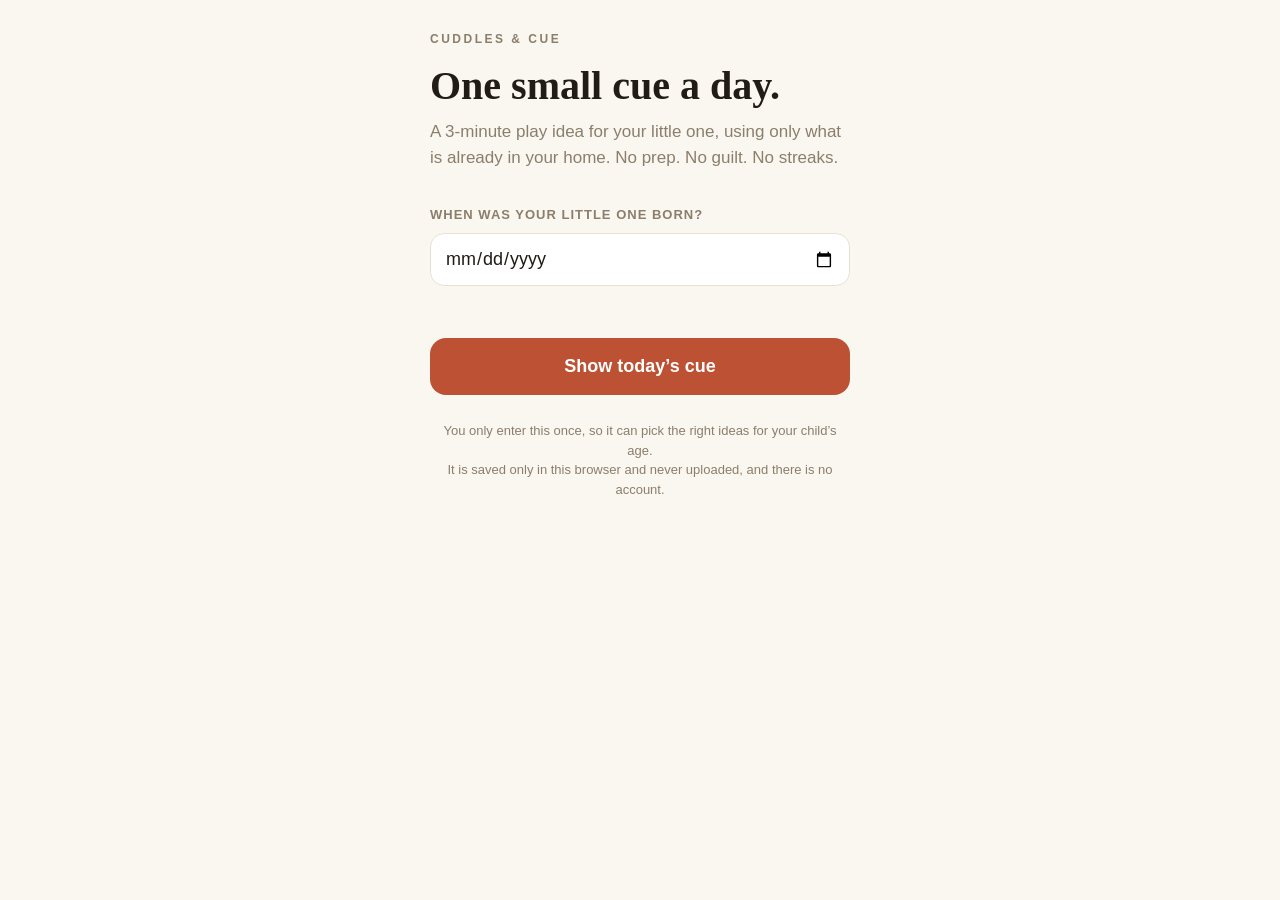
==== commit 7e60b92c: "Update index.html: SEO meta tags, telemetry infrastructure, privacy text tweak" ====
--- a/cuddles-and-cue/index.html
+++ b/cuddles-and-cue/index.html
@@ -3,6 +3,15 @@
 <head>
 <meta charset="utf-8">
 <meta name="viewport" content="width=device-width, initial-scale=1, viewport-fit=cover">
+<meta name="description" content="Cuddles & Cue: one small play idea a day for your baby or toddler, matched to their age. No account, no subscription, no milestones, nothing uploaded.">
+<meta property="og:title" content="Cuddles & Cue">
+<meta property="og:description" content="One small play idea a day for ages 0 to 36 months. No account, no subscription, no streaks, nothing uploaded.">
+<meta property="og:type" content="website">
+<meta property="og:url" content="https://midnightbuilds.fyi/cuddles-and-cue/">
+<meta name="twitter:card" content="summary">
+<meta name="twitter:title" content="Cuddles & Cue">
+<meta name="twitter:description" content="One small play idea a day for ages 0 to 36 months. No account, no subscription, no streaks, nothing uploaded.">
+
 <meta name="theme-color" content="#FAF7F1">
 <title>Cuddles &amp; Cue</title>
 <style>
@@ -134,7 +143,7 @@
     <input type="date" id="dob" max="">
     <div class="err" id="dob-err"></div>
     <button class="btn" id="dob-go">Show today&rsquo;s cue</button>
-    <p class="priv">You only enter this once, so it can pick the right ideas for your child&rsquo;s age.<br>It is saved only in this browser, nothing is uploaded, and there is no account.</p>
+    <p class="priv">You only enter this once, so it can pick the right ideas for your child&rsquo;s age.<br>It is saved only in this browser and never uploaded, and there is no account.</p>
   </section>
 
   <section id="screen-cue" hidden>
@@ -273,10 +282,29 @@
   easy:["Noted — stretchier adventures ahead.","A natural! Leveling it up a little."]
 };
 
-/* Telemetry: events are stored on this phone only. If GC_CODE is set to a
-   GoatCounter site code, anonymous event counts are also sent there. */
+/* Telemetry: events are stored on this phone. If TELEM_URL is set (a Google
+   Apps Script web app), anonymous event counts are also sent to a private
+   spreadsheet: event name, activity id, age band, rating, the date on this
+   phone, and a random anonymous device id made up on this phone. Never sent:
+   the birthday, names, or emails. If a parent writes feedback in the Tell us
+   more box, those words are sent with the rating, as the Send button says. If GC_CODE is set to a
+   GoatCounter site code, anonymous page counts are also sent there. */
 var GC_CODE = "";
+var TELEM_URL = "";
 function ping(path){ if(!GC_CODE) return; try{ var i=new Image(); i.src="https://"+GC_CODE+".goatcounter.com/count?p="+encodeURIComponent(path); }catch(e){} }
+function telemDid(){
+  var d=load("did","");
+  if(!d){ d="d"+Math.random().toString(36).slice(2,10)+Date.now().toString(36); save("did",d); }
+  return d;
+}
+function bandFromId(id){ var m=/^(\d+-\d+)-/.exec(id||""); return m?m[1]:""; }
+function sendTelem(t,e){
+  if(!TELEM_URL) return;
+  try{
+    var body=JSON.stringify({did:telemDid(),t:t,d:e.d||"",id:e.id||"",b:e.b||bandFromId(e.id),r:(typeof e.r!=="undefined"?e.r:""),note:(typeof e.note!=="undefined"?e.note:"")});
+    fetch(TELEM_URL,{method:"POST",mode:"no-cors",headers:{"Content-Type":"text/plain"},body:body});
+  }catch(err){}
+}
 function logEvent(t,data){
   var ev=load("events",[]);
   var e={ts:Date.now(),d:todayKey(),t:t};
@@ -285,6 +313,7 @@
   if(ev.length>3000) ev=ev.slice(ev.length-3000);
   save("events",ev);
   ping("/e/"+t);
+  sendTelem(t,e);
 }
 function feedbackFor(id){
   var fb=load("feedback",[]);
@@ -568,7 +597,7 @@
     var notes=load("notes",[]);
     notes.push({d:todayKey(),id:current?current.id:"",text:txt});
     save("notes",notes);
-    logEvent("note",{id:current?current.id:""});
+    logEvent("note",{id:current?current.id:"",note:txt});
     $("fb-note").value="";
   }
   showActivityCard();
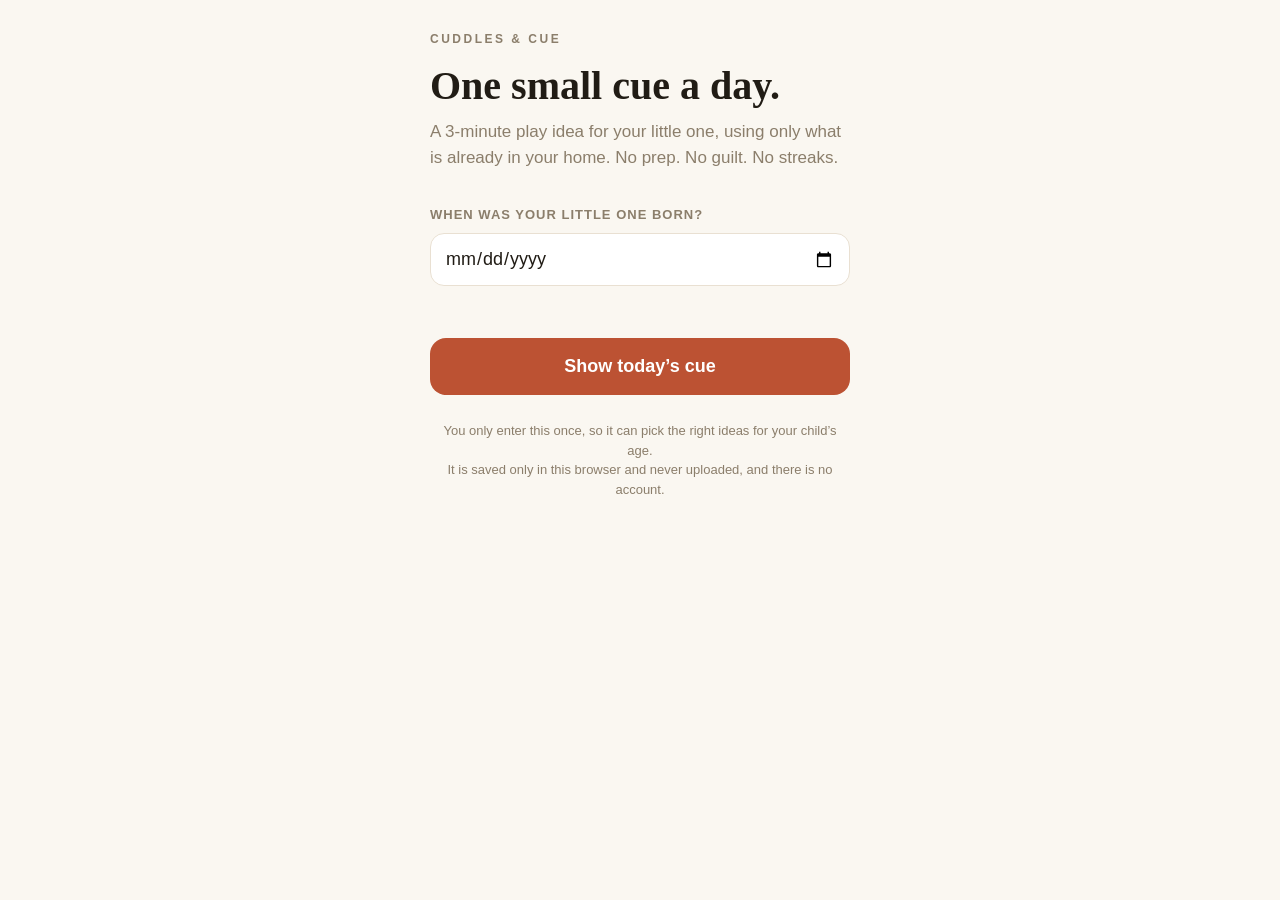
==== commit 4fe78348: "Update index.html with final telemetry URL and full script" ====
--- a/cuddles-and-cue/index.html
+++ b/cuddles-and-cue/index.html
@@ -290,7 +290,7 @@
    more box, those words are sent with the rating, as the Send button says. If GC_CODE is set to a
    GoatCounter site code, anonymous page counts are also sent there. */
 var GC_CODE = "";
-var TELEM_URL = "";
+var TELEM_URL = "https://script.google.com/macros/s/AKfycbx9ELgzY1hmfahzcsIcTzlcEZsZC6oNIHc1-sUO0t0jalpzIzFvuOfDN_ebr1QQss_t/exec";
 function ping(path){ if(!GC_CODE) return; try{ var i=new Image(); i.src="https://"+GC_CODE+".goatcounter.com/count?p="+encodeURIComponent(path); }catch(e){} }
 function telemDid(){
   var d=load("did","");
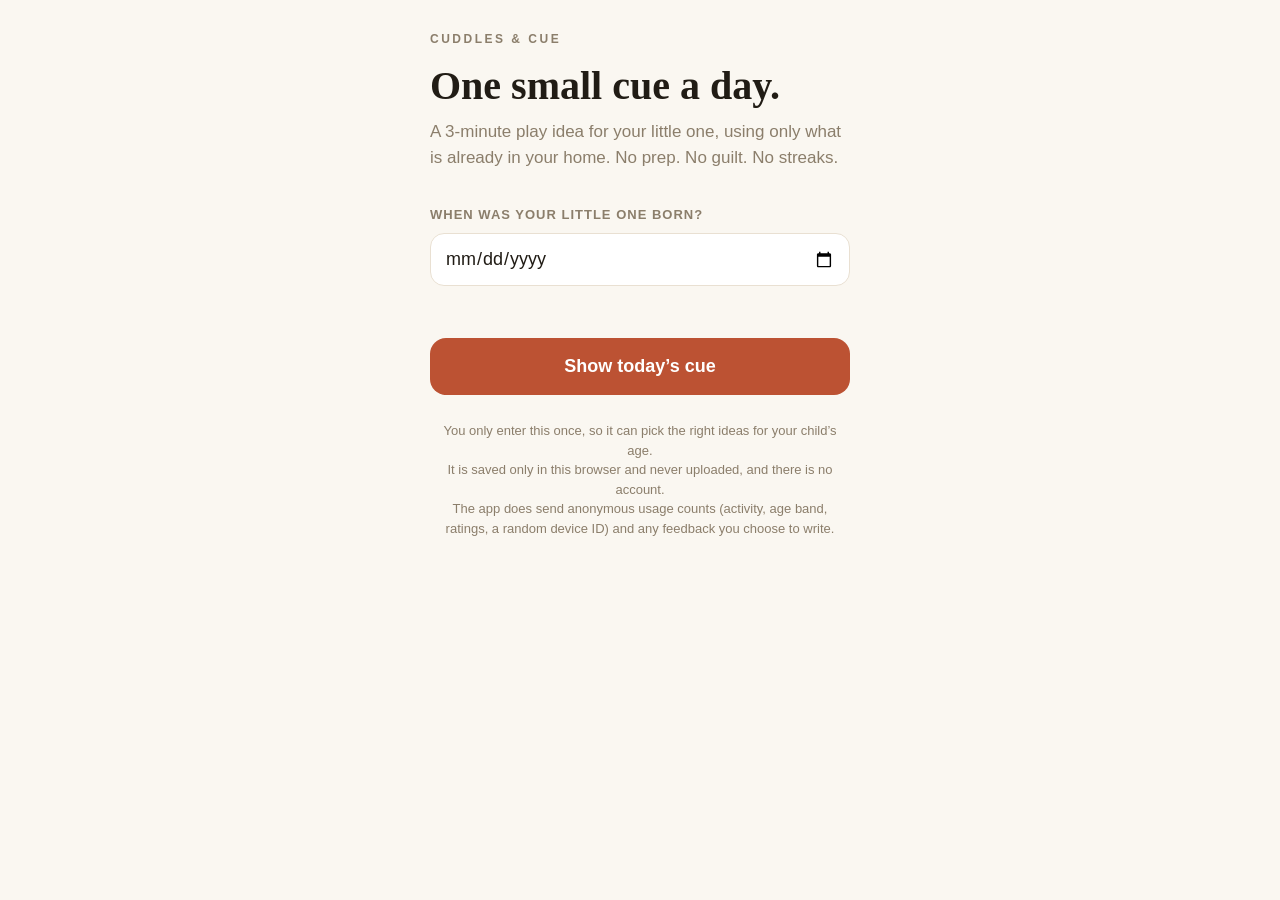
==== commit 3598d2bd: "Site refresh: MakerGuard flagship, honest status labels, open-ended copy - Homepage leads with Maker" ====
--- a/cuddles-and-cue/index.html
+++ b/cuddles-and-cue/index.html
@@ -3,14 +3,14 @@
 <head>
 <meta charset="utf-8">
 <meta name="viewport" content="width=device-width, initial-scale=1, viewport-fit=cover">
-<meta name="description" content="Cuddles & Cue: one small play idea a day for your baby or toddler, matched to their age. No account, no subscription, no milestones, nothing uploaded.">
+<meta name="description" content="Cuddles & Cue: one small play idea a day for your baby or toddler, matched to their age. No account, no subscription, no milestones. Your child's birthday stays in your browser.">
 <meta property="og:title" content="Cuddles & Cue">
-<meta property="og:description" content="One small play idea a day for ages 0 to 36 months. No account, no subscription, no streaks, nothing uploaded.">
+<meta property="og:description" content="One small play idea a day for ages 0 to 36 months. No account, no subscription, no streaks. Your child's birthday stays in your browser.">
 <meta property="og:type" content="website">
 <meta property="og:url" content="https://midnightbuilds.fyi/cuddles-and-cue/">
 <meta name="twitter:card" content="summary">
 <meta name="twitter:title" content="Cuddles & Cue">
-<meta name="twitter:description" content="One small play idea a day for ages 0 to 36 months. No account, no subscription, no streaks, nothing uploaded.">
+<meta name="twitter:description" content="One small play idea a day for ages 0 to 36 months. No account, no subscription, no streaks. Your child's birthday stays in your browser.">
 
 <meta name="theme-color" content="#FAF7F1">
 <title>Cuddles &amp; Cue</title>
@@ -143,7 +143,7 @@
     <input type="date" id="dob" max="">
     <div class="err" id="dob-err"></div>
     <button class="btn" id="dob-go">Show today&rsquo;s cue</button>
-    <p class="priv">You only enter this once, so it can pick the right ideas for your child&rsquo;s age.<br>It is saved only in this browser and never uploaded, and there is no account.</p>
+    <p class="priv">You only enter this once, so it can pick the right ideas for your child&rsquo;s age.<br>It is saved only in this browser and never uploaded, and there is no account.<br>The app does send anonymous usage counts (activity, age band, ratings, a random device ID) and any feedback you choose to write.</p>
   </section>
 
   <section id="screen-cue" hidden>
@@ -173,9 +173,9 @@
         <button class="btn" id="played-btn">We played &hearts;</button>
         <div class="quiet-note" id="played-note" hidden></div>
         <button class="btn ghost" id="fb-open" hidden>How did it go?</button>
+        <button class="btn ghost" id="another">Next activity</button>
         <div class="card-foot">
           <div class="tiny">
-            <a id="another">Something else</a>
             <a id="fix-dob">Wrong birthday?</a>
           </div>
           <p class="contact"><a id="contact-link">Contact us</a><span class="tip" id="contact-tip" hidden></span></p>
